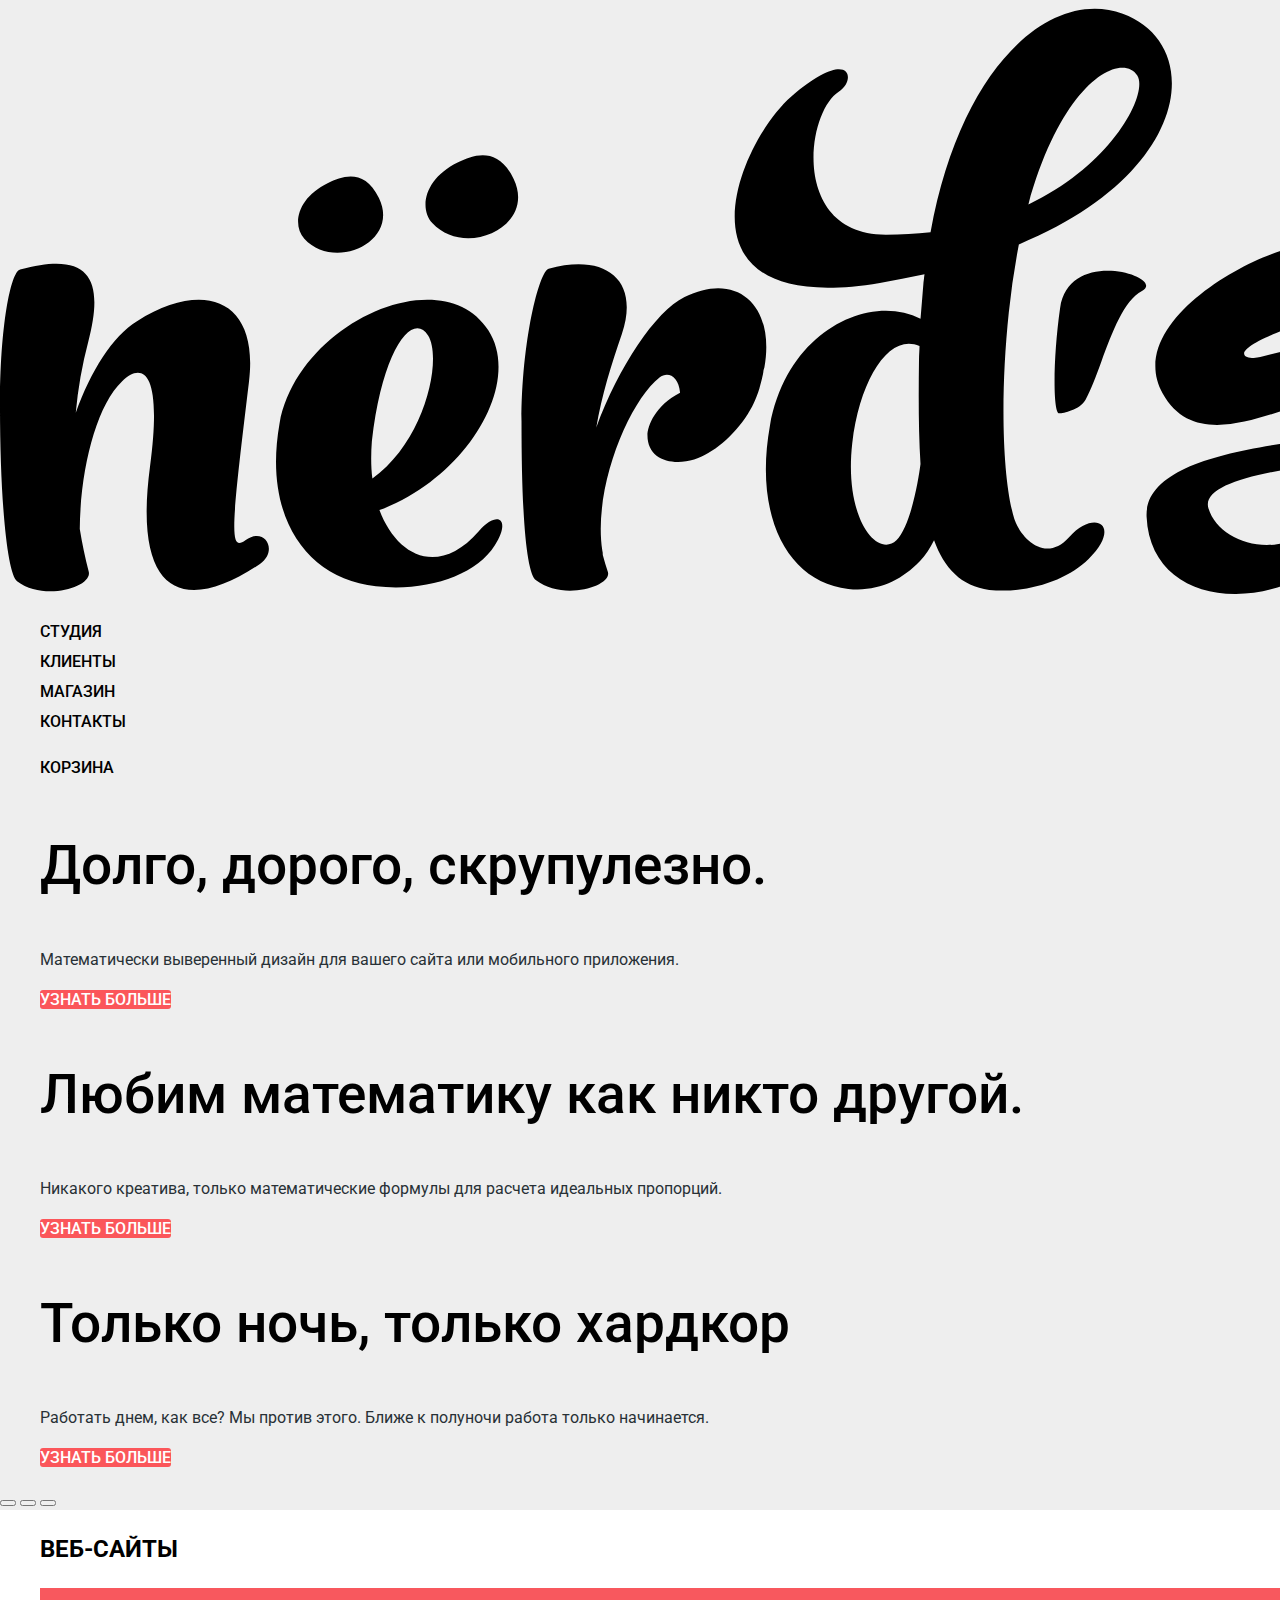
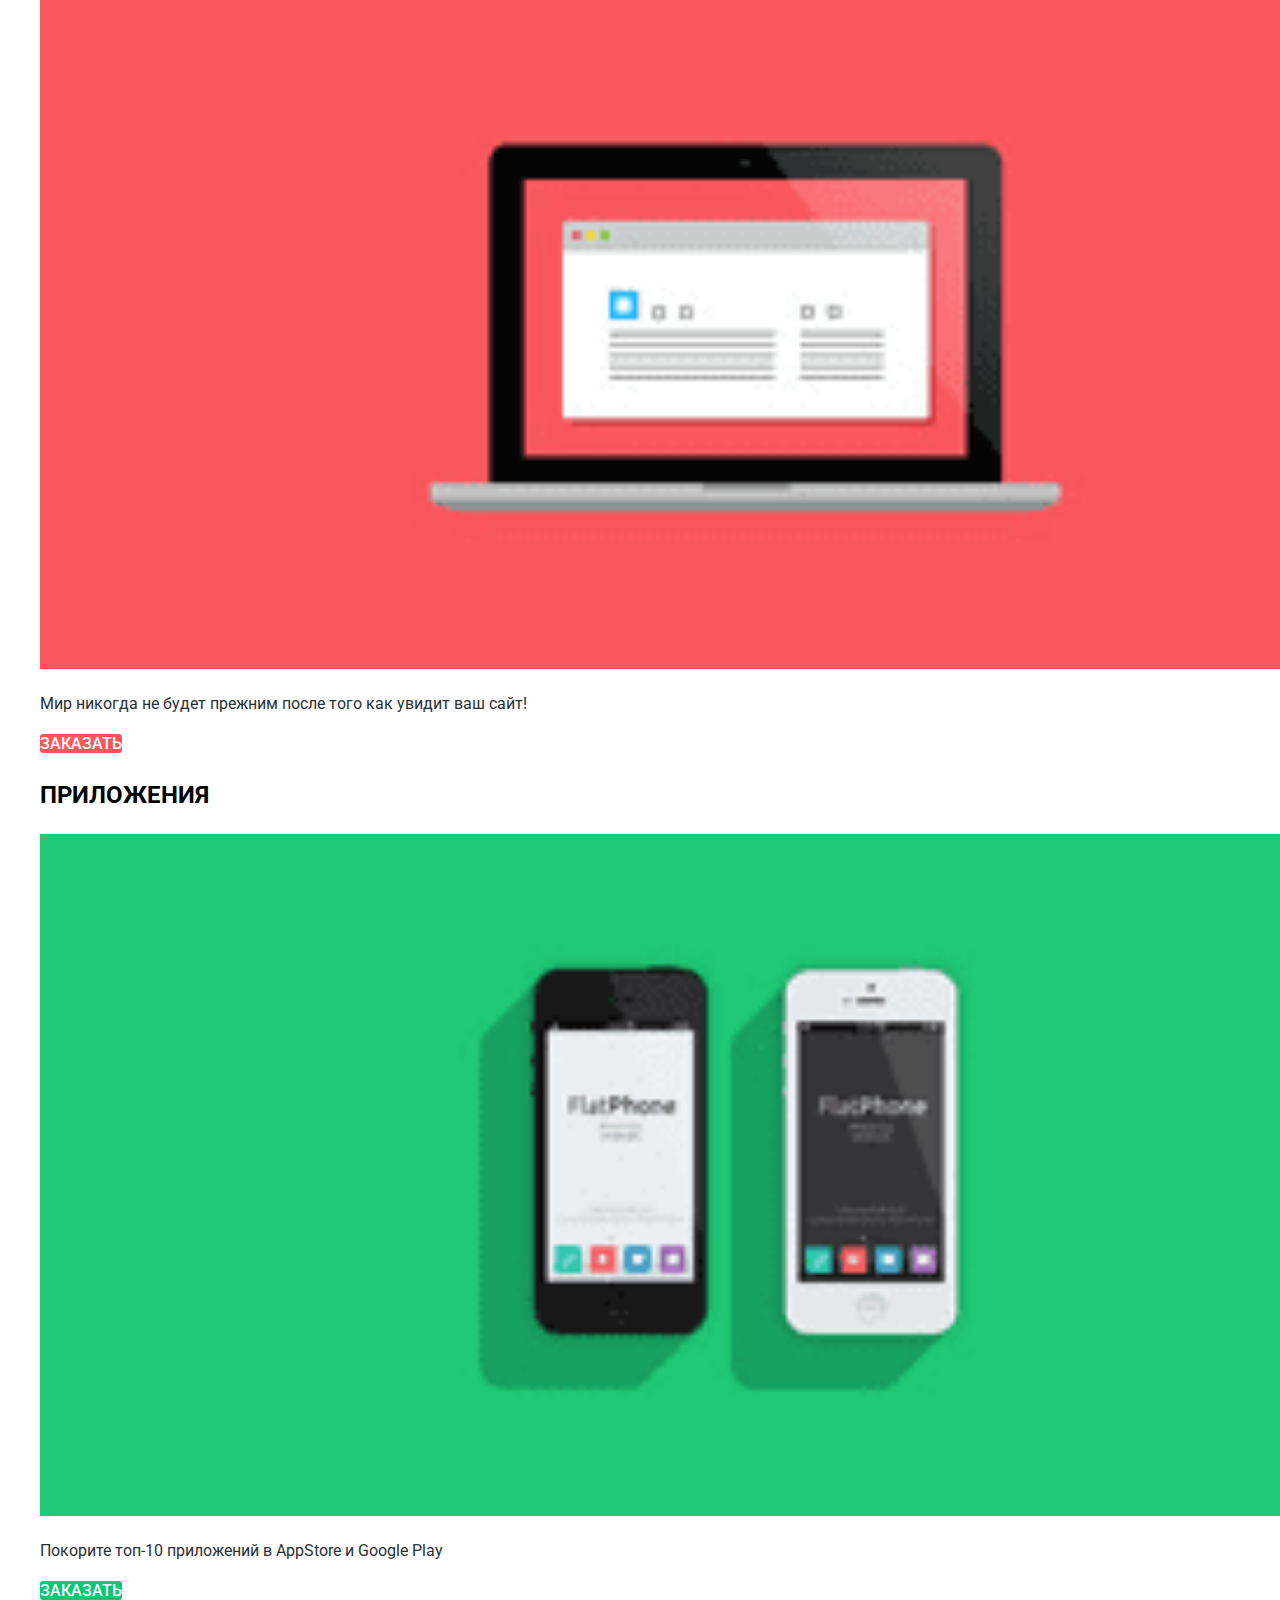
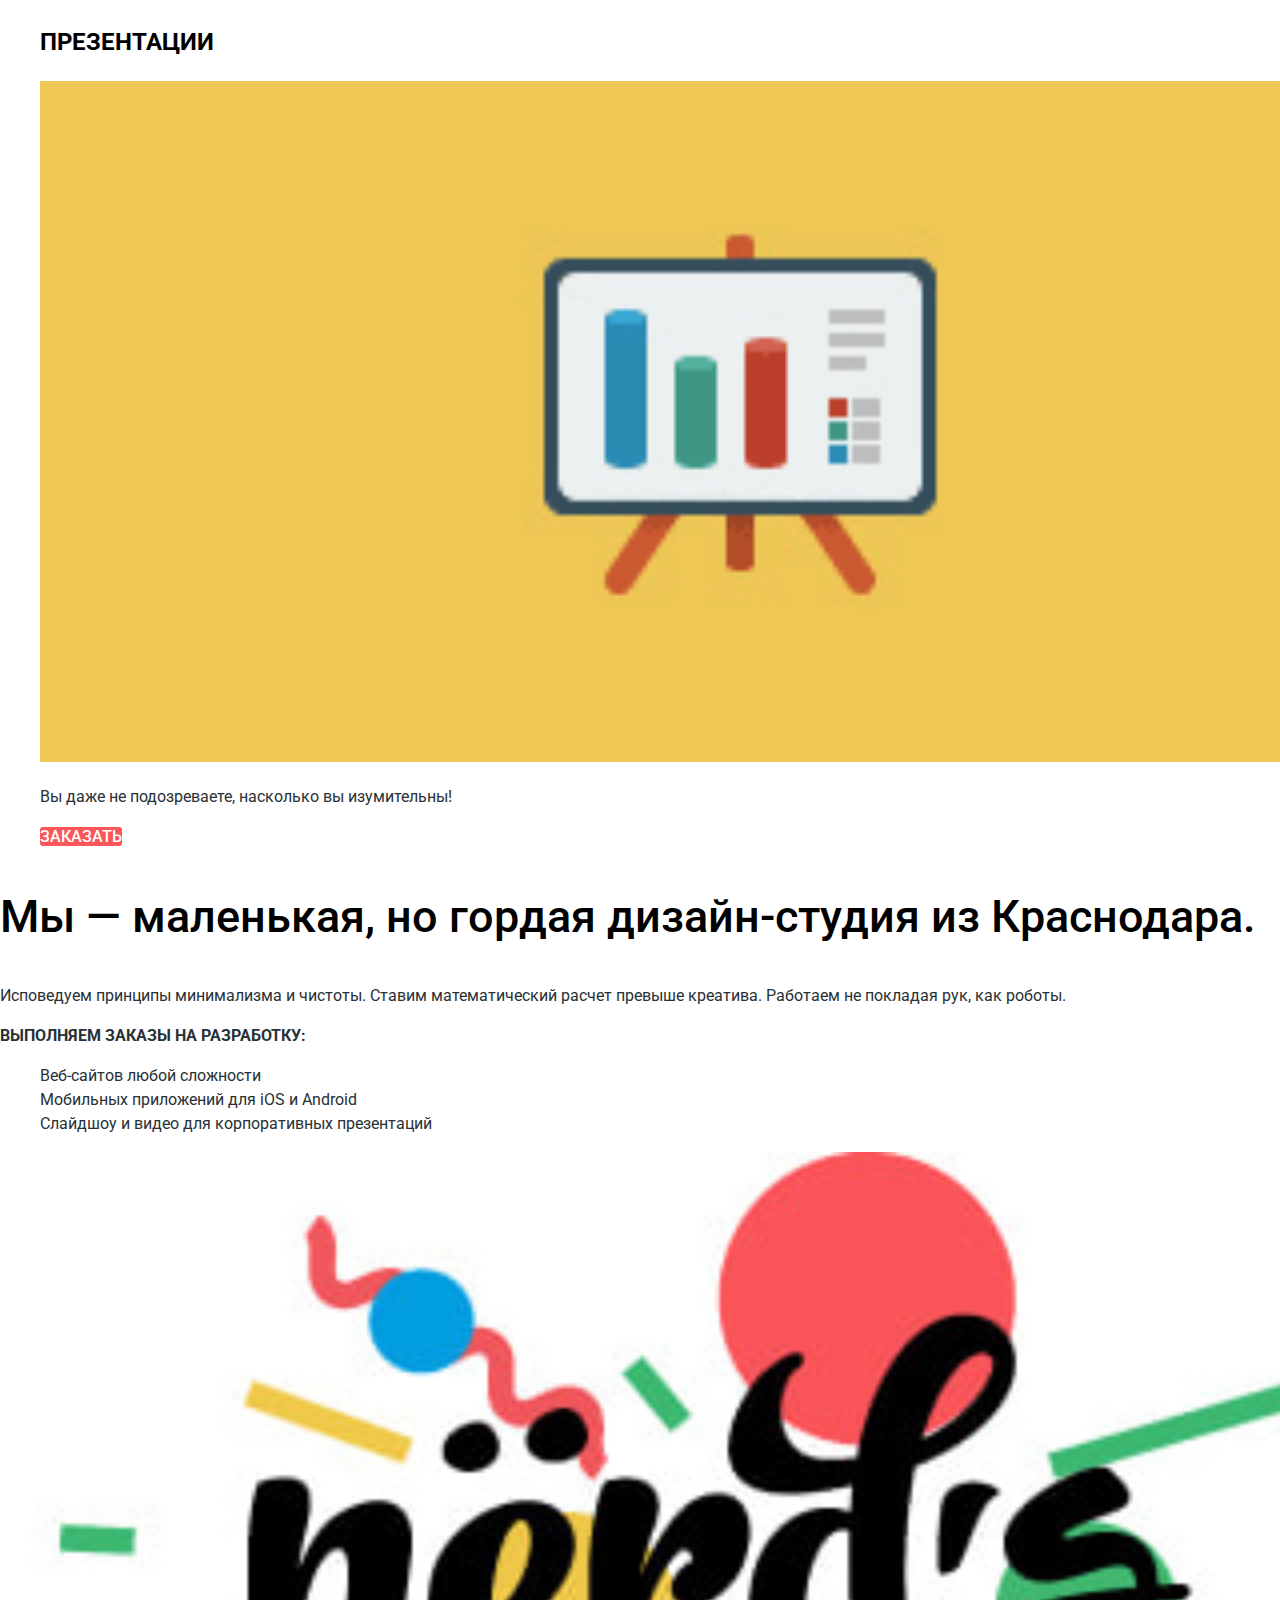
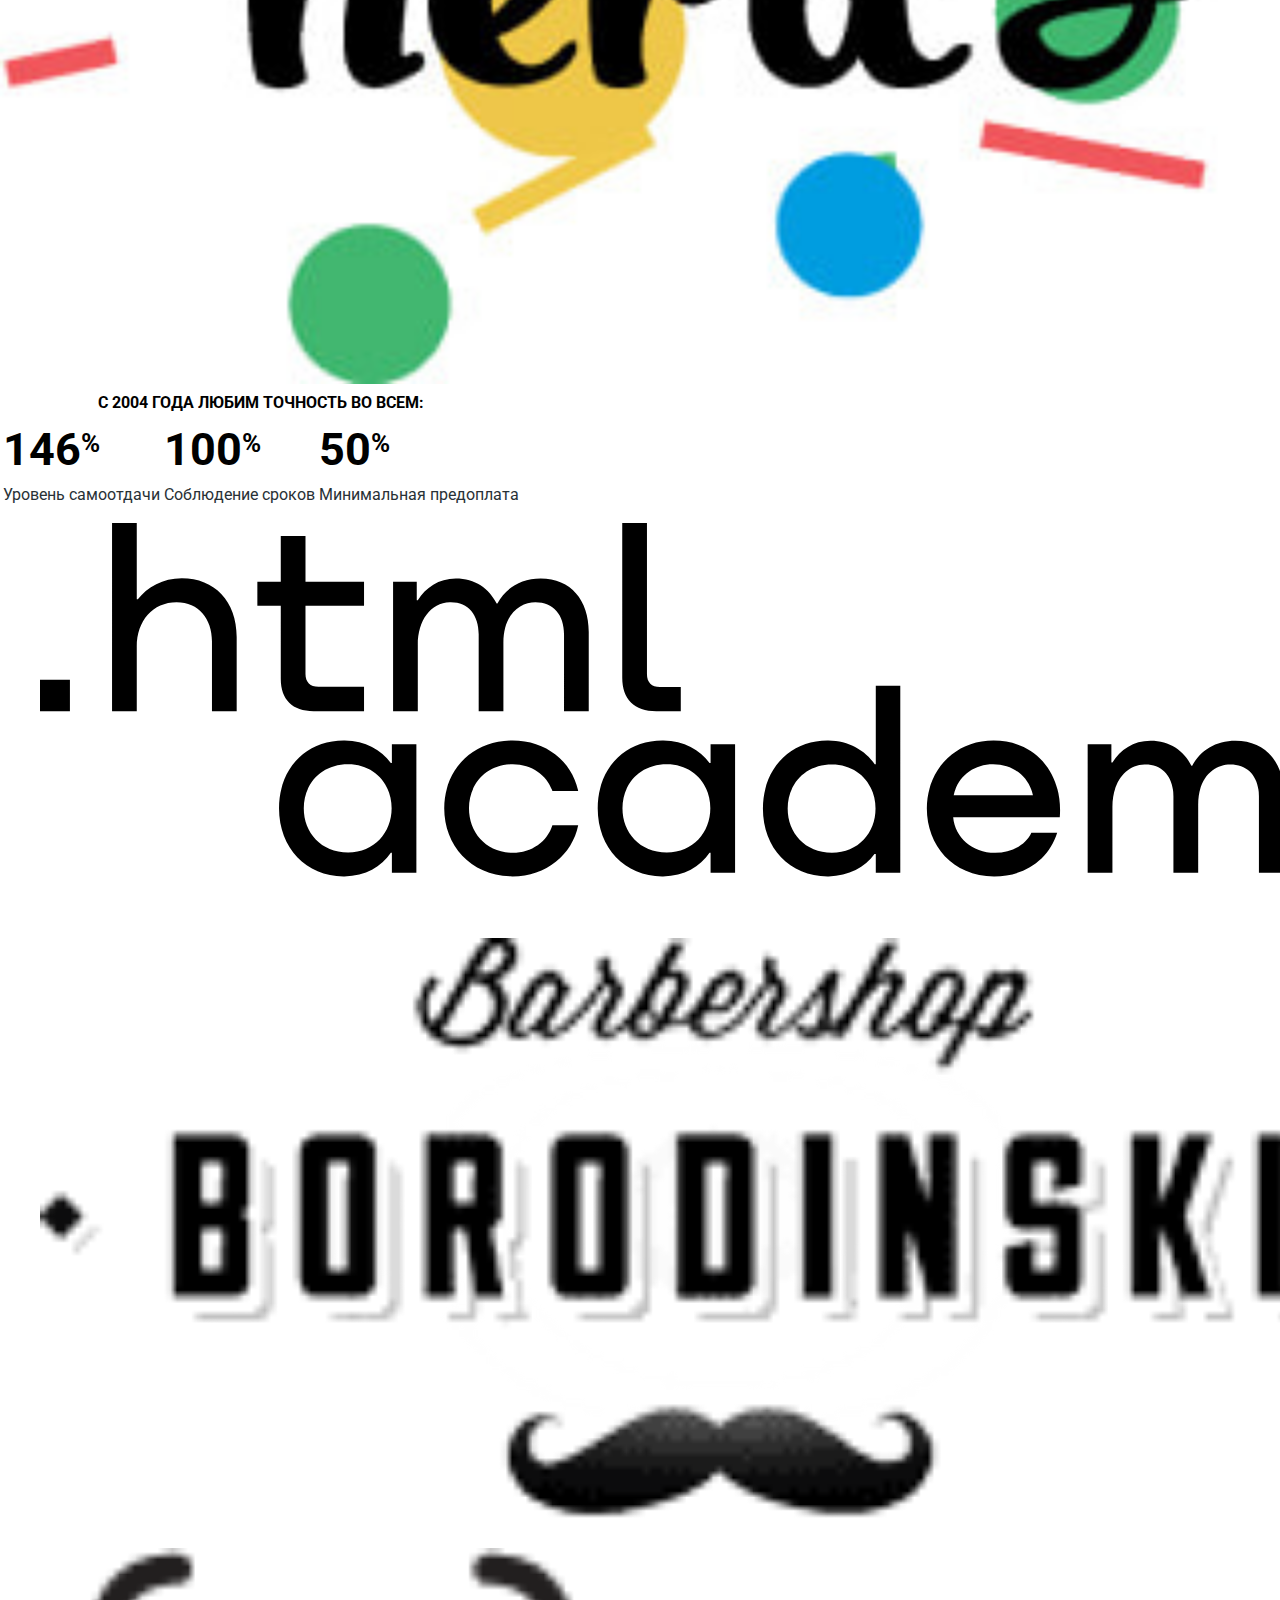
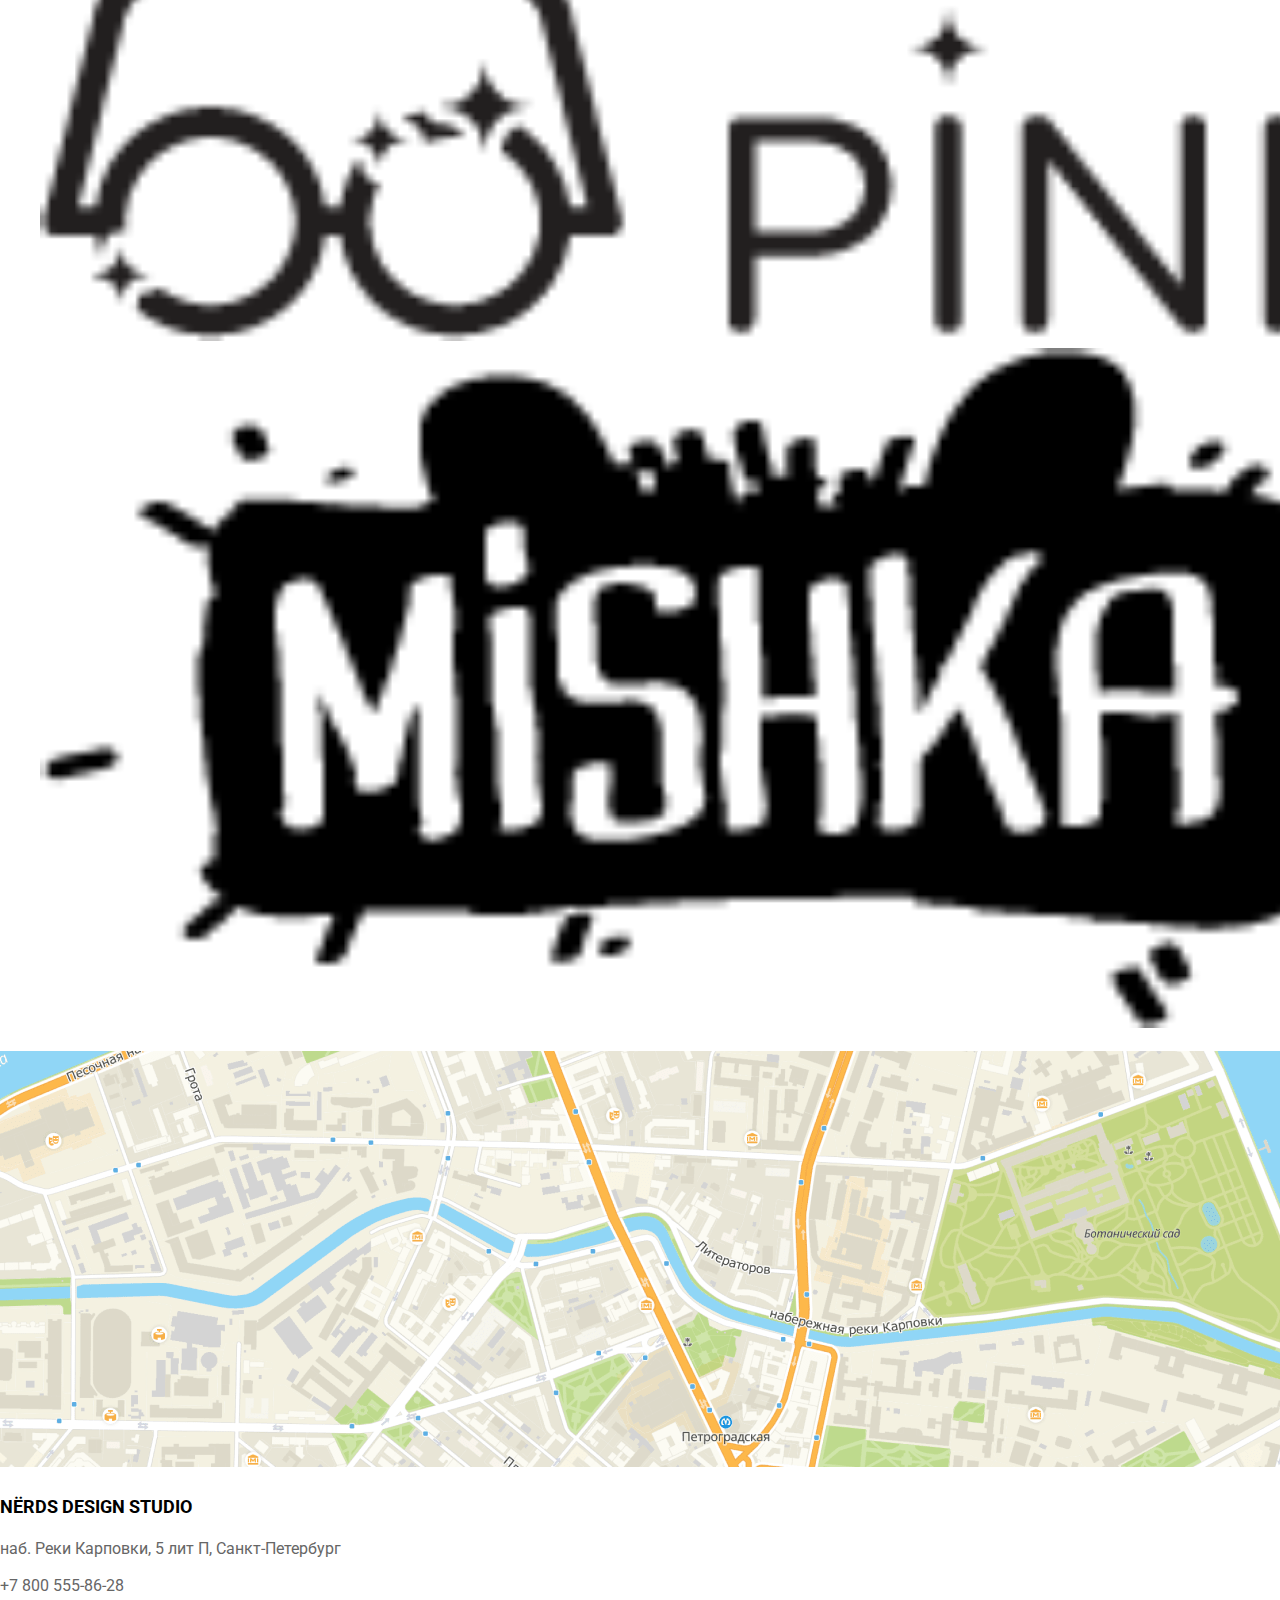
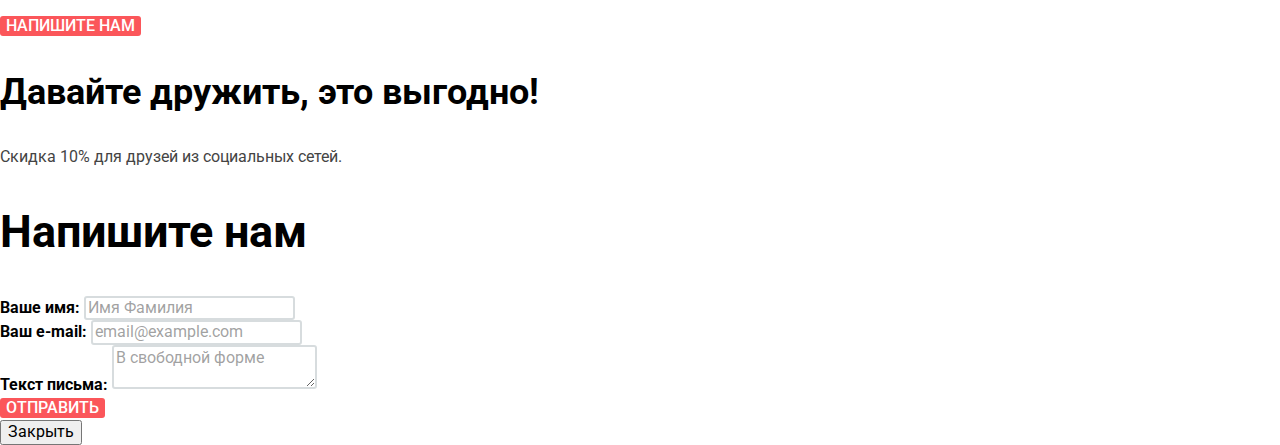
==== index.html @ 701779a8 "Правки по комментариям-3" ====
<!DOCTYPE html>
<html class="page" lang="ru">
<head>
  <meta charset="utf-8">
  <title>Дизайн-студия «Нёрдс»</title>
  <link href="https://fonts.googleapis.com/css2?family=Roboto:wght@400;500;700&display=swap" rel="stylesheet">
  <link href="css/normalize.css" rel="stylesheet">
  <link href="css/style.css" rel="stylesheet">
  <link rel="icon" href="favicon.ico">
  <link rel="icon" href="img/favicons/icon.svg" type="image/svg+xml">
  <link rel="apple-touch-icon" href="img/favicons/180.png">
  <link rel="manifest" href="manifest.webmanifest">
</head>

<body class="page-body">

  <header class="main-header">
    <nav class="main-navigation">
      <a class="main-header-logo">
        <img src="img/svg/nerds-logo.svg" width="160" height="66" alt="">
      </a>
      <ul class="site-navigation">
        <li><a href="index.html">Студия</a></li>
        <li><a href="blank.html">Клиенты</a></li>
        <li><a href="catalog.html">Магазин</a></li>
        <li><a href="blank.html">Контакты</a></li>
      </ul>
      <!-- Тут иконка для корзины -->
      <ul class="user-navigation">
        <li><a class="cart-icon" href="blank.html">Корзина</a></li>
      </ul>
    </nav>

    <h1 class="visually-hidden">Дизайн-студия «Нёрдс»</h1>

    <section class="slider">
      <h2 class="visually-hidden">Преимущества</h2>
      <!-- Тут ниже слайдер -->
      <ul class="slider-list">
        <li class="slider-item">
          <h3>Долго, дорого, скрупулезно.</h3>
          <p>Математически выверенный дизайн для вашего сайта или мобильного приложения.</p>
          <a class="button" href="blank.html">Узнать больше</a>
        </li>
        <li class="slider-item">
          <h3>Любим математику как никто другой.</h3>
          <p>Никакого креатива, только математические формулы для расчета идеальных пропорций.</p>
          <a class="button" href="blank.html">Узнать больше</a>
        </li>
        <li class="slider-item">
          <h3>Только ночь, только хардкор</h3>
          <p>Работать днем, как все? Мы против этого. Ближе к полуночи работа только начинается.</p>
          <a class="button" href="blank.html">Узнать больше</a>
        </li>
      </ul>
      <div class="slider-controls">
        <button type="button" class="current"><span class="visually-hidden">Первый слайд</span></button>
        <button type="button"><span class="visually-hidden">Второй слайд</span></button>
        <button type="button"><span class="visually-hidden">Третий слайд</span></button>
      </div>
    </section>
  </header>

  <main class="container">
    <section class="services">
      <h2 class="visually-hidden">Услуги</h2>
      <ul class="services-list">
        <li class="services-item">
          <h3>Веб-сайты</h3>
          <p>
            <img src="img/png/illustration-1.png" alt="" width="300" height="146">
          </p>
          <p>Мир никогда не будет прежним после того как увидит ваш сайт!</p>
          <a class="button" href="blank.html">Заказать</a>
        </li>
        <li class="services-item">
          <h3>Приложения</h3>
          <p>
            <img src="img/png/illustration-2.png" alt="" width="300" height="146">
          </p>
          <p>Покорите топ-10 приложений в AppStore и Google Play</p>
          <a class="button button-green" href="blank.html">Заказать</a>
        </li>
        <li class="services-item">
          <h3>Презентации</h3>
          <p>
            <img src="img/png/illustration-3.png" alt="" width="300" height="146">
          </p>
          <p>Вы даже не подозреваете, насколько вы изумительны!</p>
          <a class="button button yellow" href="blank.html">Заказать</a>
        </li>
      </ul>
    </section>

    <section class="about-us">
      <h2 class="visually-hidden">О студии</h2>
      <p class="about-us-title">Мы — маленькая, но гордая дизайн-студия из Краснодара.</p>
      <p class="about-us-text">Исповедуем принципы минимализма и чистоты. Ставим математический расчет превыше креатива. Работаем не покладая
        рук, как роботы.</p>
      <p class="about-us-list-title">Выполняем заказы на разработку:</p>
      <ul class="about-us-list">
        <li>Веб-сайтов любой сложности</li>
        <li>Мобильных приложений для iOS и Android</li>
        <li>Слайдшоу и видео для корпоративных презентаций</li>
      </ul>
      <h3 class="visually-hidden">Наша статистика</h3>
      <img src="img/jpg/nerds-illustration.jpg" alt="" width="360" height="208">
      <table class="about-us-table">
        <caption>с 2004 года Любим точность во всем:</caption>
        <tr>
          <td>146<sup>%</sup></td>
          <td>100<sup>%</sup></td>
          <td>50<sup>%</sup></td>
        </tr>
        <tr>
          <th>Уровень самоотдачи</th>
          <th>Соблюдение сроков</th>
          <th>Минимальная предоплата</th>
        </tr>
      </table>
    </section>

    <section class="partners">
      <h2 class="visually-hidden">Партнеры</h2>
      <ul class="partners-list">
        <li class="partners-list-item">
          <a href="https://htmlacademy.ru/intensive/htmlcss" target="_blank">
            <img src="img/svg/logo-htmlacademy.svg" alt="" width="199" height="58">
          </a>
        </li>
        <li class="partners-list-item">
          <a href="blank.html">
            <img src="img/png/logo-borodinski.png" alt="" width="209" height="90">
          </a>
        </li>
        <li class="partners-list-item">
          <a href="blank.html">
            <img src="img/png/logo-pink.png" alt="" width="185" height="52">
          </a>
        </li>
        <li class="partners-list-item">
          <a href="blank.html">
            <img src="img/png/logo-mishka.png" alt="" width="173" height="84">
          </a>
        </li>
      </ul>
    </section>
  </main>

  <footer class="page-footer main-footer">

    <section class="contacts">
      <h2 class="visually-hidden">Контакты</h2>
      <!-- Здесь будет карта -->
      <img src="img/png/map.png" alt="" width="1440" height="416">
      <p class="contacts-title">NЁRDS DESIGN STUDIO</p>
      <p class="contacts-address">
        наб. Реки Карповки, 5 лит П, Санкт-Петербург
      </p>
      <p>
        <a class="contacts-phone" href="tel:+78005558628">+7 800 555-86-28</a>
      </p>
      <button class="button" type="button">Напишите нам</button>
    </section>

    <section class="social">
      <h2 class="visually-hidden">Мы в социальных сетях</h2>
      <ul class="social-list">
        <li>
          <a class="social-button" href="blank.html"><span class="visually-hidden">Вконтакте</span></a>
        </li>
        <li>
          <a class="social-button" href="blank.html"><span class="visually-hidden">Фейсбук</span></a>
        </li>
        <li>
          <a class="social-button" href="blank.html"><span class="visually-hidden">Инстаграм</span></a>
        </li>
      </ul>
      <p class="social-title">Давайте дружить, это выгодно!</p>
      <p class="social-text">Скидка 10% для друзей из социальных сетей.</p>
    </section>
  </footer>

  <section class="modal">
    <h2>Напишите нам</h2>
    <form class="modal-form" action="https://echo.htmlacademy.ru" method="post">
      <div class="modal-item">
        <label for="name">Ваше имя:</label>
        <input id="name" type="text" name="name" placeholder="Имя Фамилия">
      </div>
      <div class="modal-item">
        <label for="email">Ваш e-mail:</label>
        <input id="email" type="email" name="email" placeholder="email@example.com">
      </div>
      <div class="modal-item">
        <label for="message">Текст письма:</label>
        <textarea id="message" name="message" placeholder="В свободной форме"></textarea>
      </div>
      <button class="button" type="submit">Отправить</button>
    </form>
    <button class="modal-close" type="button">Закрыть</button>
  </section>

</body>

</html>
---- css/style.css ----
/* Variables */

:root {
  --basic-black: rgba(0, 0, 0, 1);
  --active-black: rgba(0, 0, 0, 0.3);
  --basic-white: rgba(255, 255, 255, 1);
  --active-white: rgba(255, 255, 255, 0.3);
  --basic-grey: rgba(238, 238, 238, 1);
  --grey-shadow: rgba(0, 1, 1, 0.1);
  --grey-extra-dark: rgba(40, 49, 54, 1);
  --locked-grey: rgba(40, 49, 54, 0.3);
  --grey-dark: rgba(68, 68, 68, 1);
  --grey-dark-hover: rgba(68, 68, 68, 0.5);
  --grey-dark-catalog: rgba(77, 77, 77, 1);
  --grey-contacts: rgba(102, 102, 102, 1);
  --grey-social: rgba(225, 225, 225, 1);
  --focus-grey: rgba(223, 223, 223, 1);
  --active-grey: rgba(213, 213, 213, 1);
  --current-grey: rgba(219, 219, 219, 1);
  --input-grey: rgba(215, 220, 222, 1);
  --input-hover: rgba(180, 185, 187, 1);
  --basic-red: rgba(251, 86, 90, 1);
  --focus-red: rgba(231, 66, 70, 1);
  --active-red: rgba(215, 55, 59, 1);
  --basic-green: rgba(0, 202, 116, 1);
  --focus-green: rgba(0, 188, 108, 1);
  --active-green: rgba(0, 170, 98, 1);
  --basic-yellow: rgba(239, 200, 73, 1);
  --focus-yellow: rgba(234, 181, 52, 1);
  --active-yellow: rgba(229, 167, 34, 1);
}

/* Global */

body {
  min-width: 1440px;
  margin: 0;
  padding: 0;
  font-family: "Roboto", "Arial", "Helvetica Neue", "Nimbus Sans", "Ubuntu", sans-serif;
  font-weight: 400;
  font-size: 16px;
  line-height: 24px;
  color: var(--grey-extra-dark);
  background-color: var(--basic-white);
}

a {
  text-decoration: none;
}

img {
  width: 100%;
  height: auto;
}

.visually-hidden {
  position: absolute;
  width: 1px;
  height: 1px;
  margin: -1px;
  border: 0;
  padding: 0;
  white-space: nowrap;
  clip-path: inset(100%);
  clip: rect(0 0 0 0);
  overflow: hidden;
}

/* Buttons */

.button {
  font: inherit;
  font-weight: 500;
  line-height: 18px;
  text-align: center;
  color: var(--basic-white);
  text-transform: uppercase;

  background-color: var(--basic-red);
  border: none;
  border-radius: 3px;
}

.button:hover,
.button:focus {
  background-color: var(--focus-red);
}

.button:active {
  color: var(--active-white);
  box-shadow: inset 0px 3px 0px var(--grey-shadow);
  background-color: var(--active-red);
}

/* Header */

.main-header {
  background-color: var(--basic-grey);
}

/* Main navigation */

.site-navigation,
.user-navigation {
  list-style: none;
}

.site-navigation a,
.user-navigation a {
  font-weight: 500;
  line-height: 30px;
  color: var(--basic-black);
  text-transform: uppercase;
}

.site-navigation a[href]:hover,
.site-navigation a[href]:focus,
.user-navigation a[href]:hover,
.user-navigation a[href]:focus {
  color: var(--basic-red);
}

.site-navigation a[href]:active,
.user-navigation a[href]:active {
  color: var(--active-black);
}

.site-navigation-current a:not([href]),
.user-navigation-current a:not([href]) {
  color: var(--basic-black);
  /* тут будет подчеркивание, но оно явно отдельным элементом — оно короче слова */
}

/* Slider */

.slider-list {
  list-style: none;
}

.slider-item h3 {
  font-weight: 500;
  font-size: 55px;
  line-height: 55px;
  color: var(--basic-black);
}

.slider-item p {
  color: var(--grey-extra-dark);
}

/* End of Header */

/* Main-Index */
/* Services */

.services-list {
  list-style: none;
}

.services-item h3 {
  font-weight: 700;
  font-size: 24px;
  line-height: 30px;
  text-transform: uppercase;
  color: var(--basic-black);
}

.button-green {
  background-color: var(--basic-green);
}

.button-green:hover,
.button-green:focus {
  background-color: var(--focus-green);
}

.button-green:active {
  background-color: var(--active-green);
}

.button-yellow {
  background-color: var(--basic-yellow);
}

.button-yellow:hover,
.button-yellow:focus {
  background-color: var(--focus-yellow);
}

.button-yellow:active {
  background-color: var(--active-yellow);
}

/* About-us */

.about-us-title {
  font-weight: 500;
  font-size: 45px;
  line-height: 45px;
  color: var(--basic-black);
}

.about-us-list-title {
  font-weight: 700;
  text-transform: uppercase;
}

.about-us-list {
  list-style: none;
}

.about-us-table caption {
  font-weight: 700;
  color: var(--basic-black);
  text-transform: uppercase;
}

.about-us-table td {
  font-weight: 700;
  font-size: 45px;
  line-height: 64px;
  color: var(--basic-black);
}

.about-us-table sup {
  font-weight: 700;
  font-size: 26px;
  line-height: 40px;
  color: var(--basic-black);
}

.about-us-table th {
  font-weight: 400;
  line-height: 18px;
}

/* Partners */

.partners-list {
  list-style: none;
}

/* End of Main-Index */

/* Footer */
/* Contacts */

.contacts-title {
  font-weight: 700;
  font-size: 18px;
  line-height: 30px;
  color: var(--basic-black);
  text-transform: uppercase;
}

.contacts-address,
.contacts-phone {
  line-height: 18px;
  color: var(--grey-contacts);
}

/* Social */

.social-list {
  list-style: none;
}

.social-title {
  font-weight: 700;
  font-size: 36px;
  line-height: 36px;
  color: var(--basic-black);
}

.social-text {
  line-height: 22px;
  color: var(--grey-dark);
}

/* End of Footer */

/* Modal */

.modal {
  color: var(--basic-black);
}

.modal h2 {
  font-weight: 700;
  font-size: 45px;
  line-height: 53px;
}

.modal-item label {
  font-weight: 700;
  line-height: 24px;
}

.modal-item input,
.modal-item textarea {
  border: 2px solid var(--input-grey);
  border-radius: 3px;
}

.modal-item input::placeholder,
.modal-item textarea::placeholder {
  color: var(--grey-dark-hover);
  opacity: 1;
}

/* Hover */

.modal-item input:hover,
.modal-item textarea:hover {
  border: 2px solid var(--input-hover);
  border-radius: 3px;
}

.modal-item input:hover::placeholder,
.modal-item textarea:hover::placeholder {
  color: var(--grey-dark-hover);
  opacity: 1;
}

/* Focus */

.modal-item input:focus,
.modal-item textarea:focus {
  outline: none;
  border: 2px solid var(--basic-black);
  border-radius: 3px;
  color: var(--grey-dark);
}

.modal-item input:focus::placeholder,
.modal-item textarea:focus::placeholder {
  color: transparent;
  opacity: 1;
}

/* Invalid */

.modal-item input:invalid {
  color: var(--focus-red);

  border-color: var(--focus-red);
}

/* End of Modal */
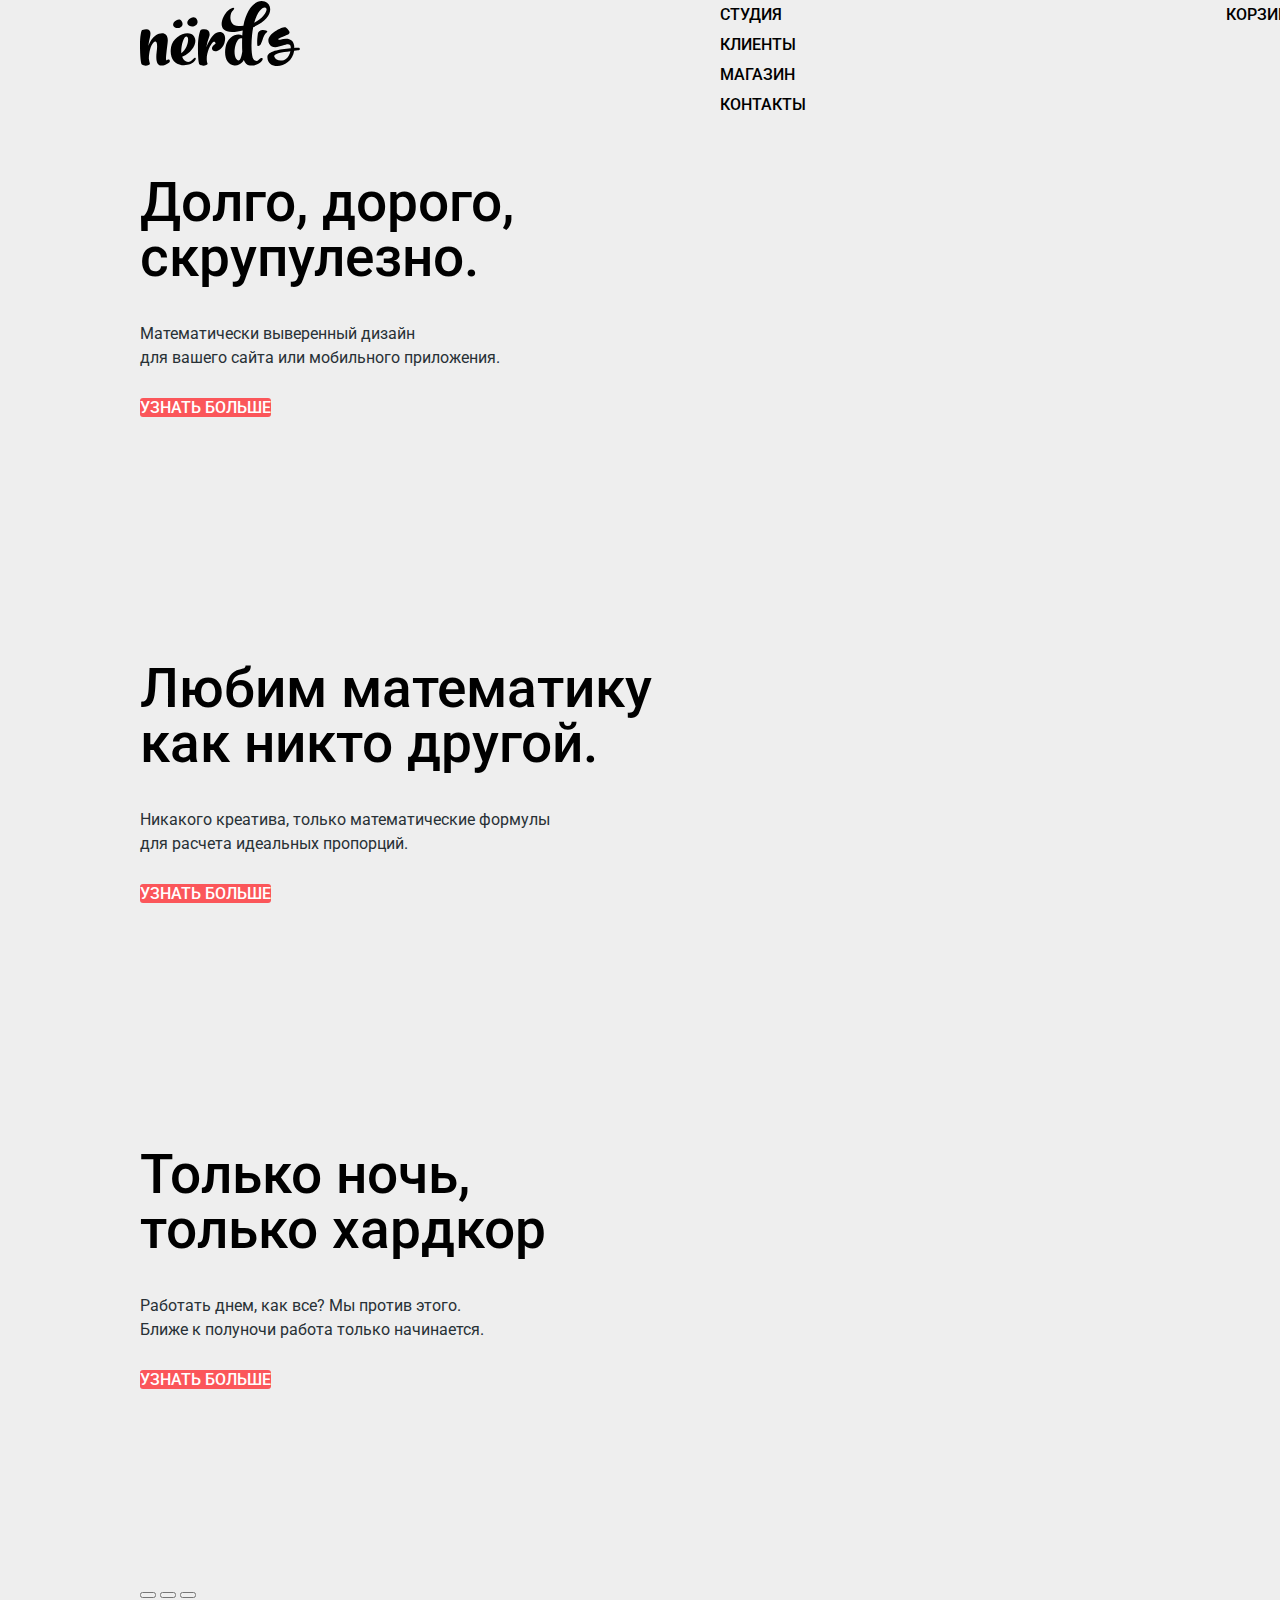
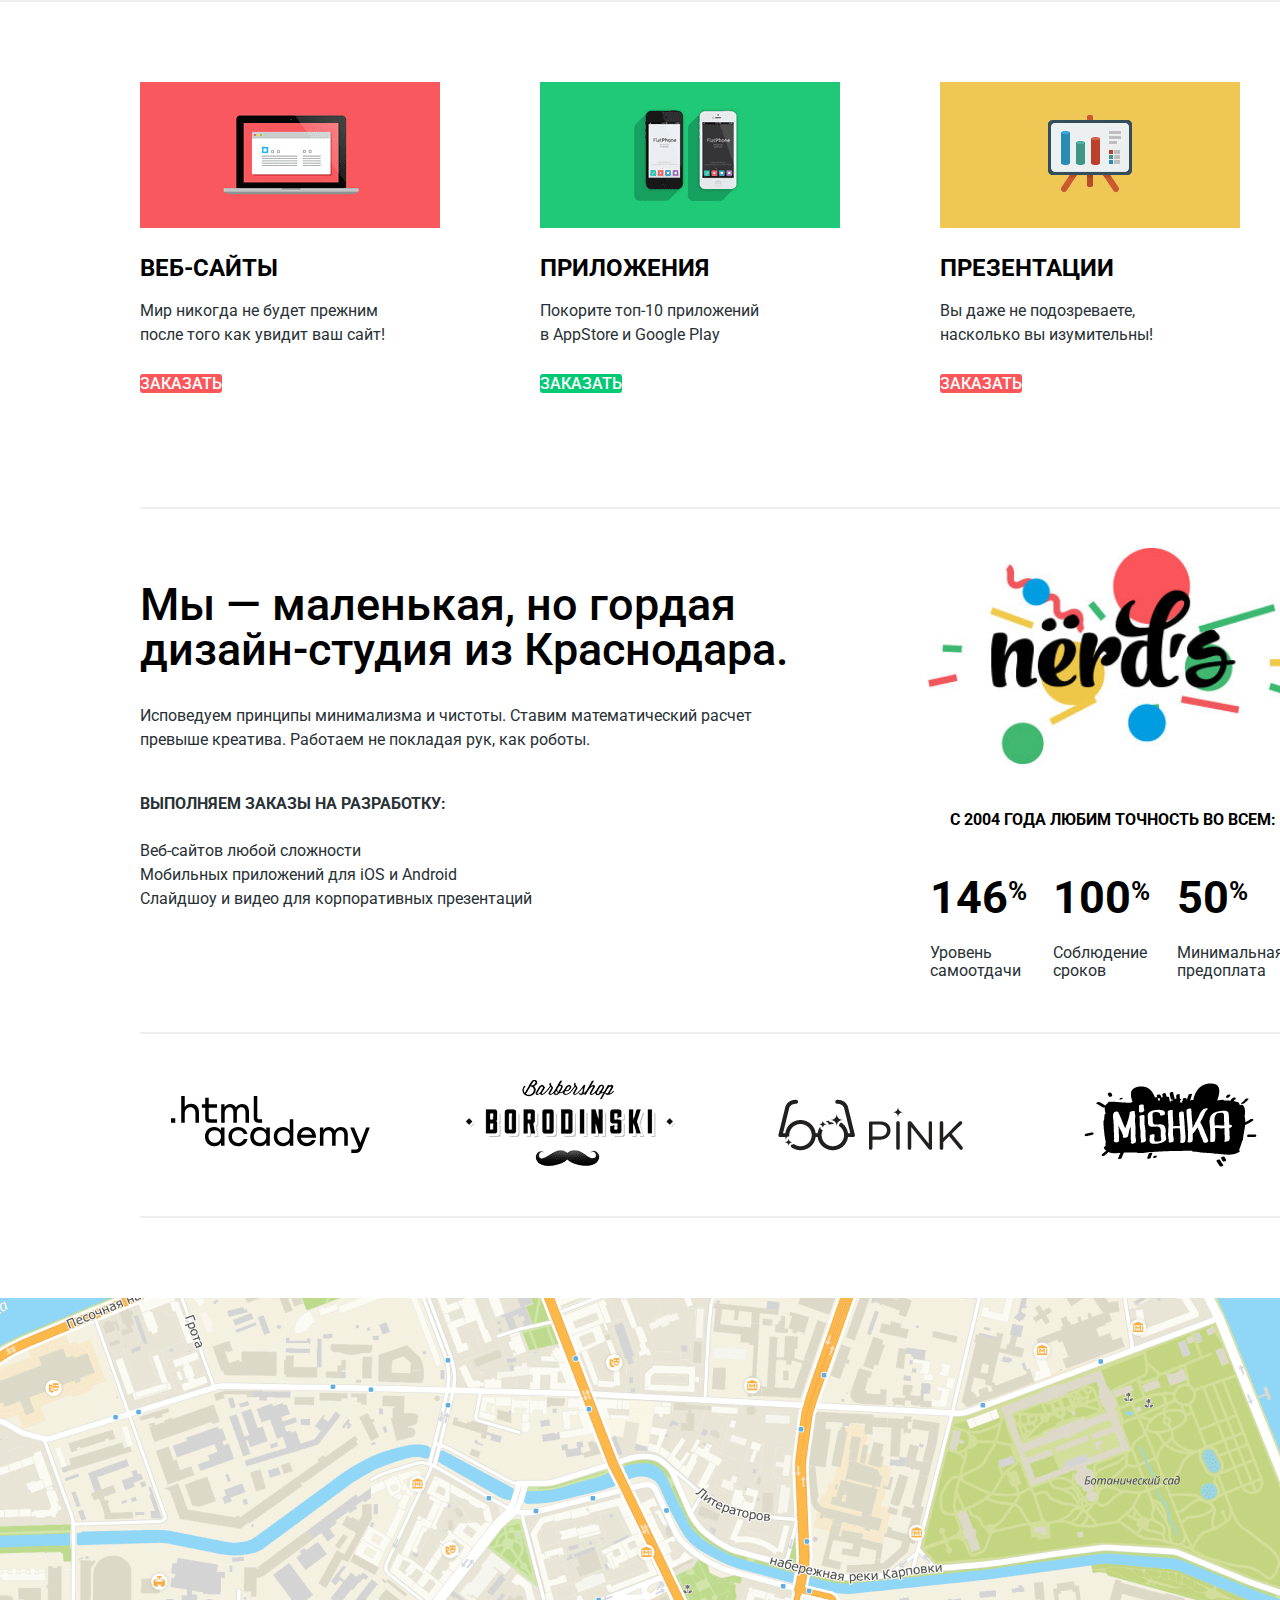
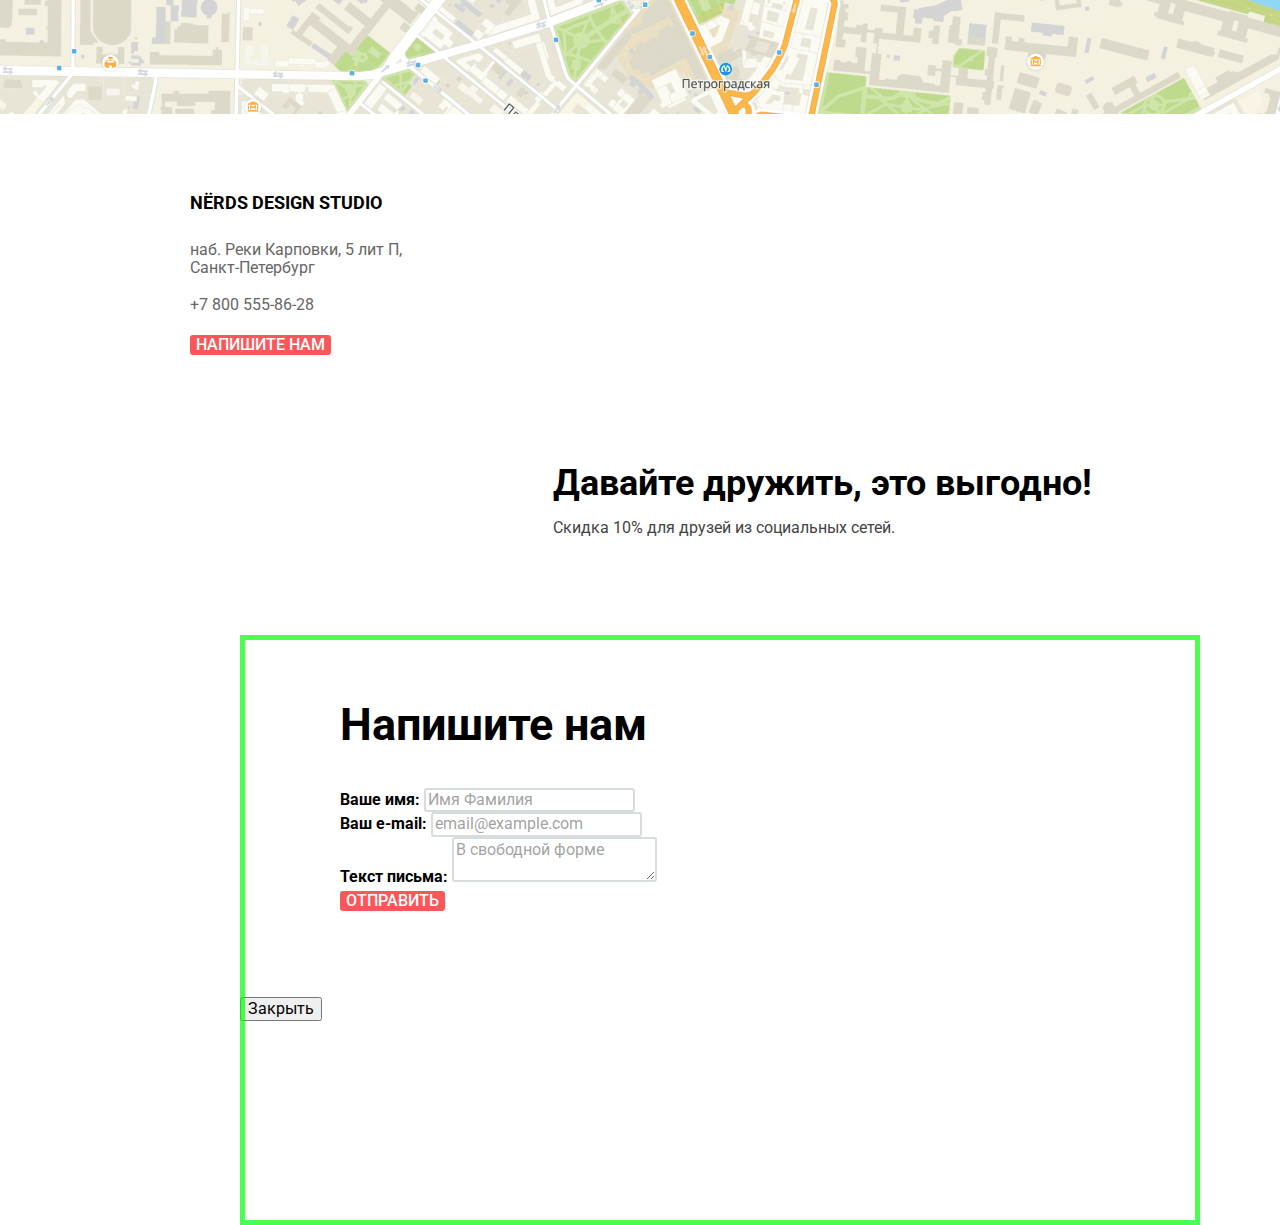
==== commit 43f926b8: "Сетка на гридах для главной страницы" ====
--- a/index.html
+++ b/index.html
@@ -15,109 +15,108 @@
 <body class="page-body">
 
   <header class="main-header">
-    <nav class="main-navigation">
-      <a class="main-header-logo">
-        <img src="img/svg/nerds-logo.svg" width="160" height="66" alt="">
-      </a>
-      <ul class="site-navigation">
-        <li><a href="index.html">Студия</a></li>
-        <li><a href="blank.html">Клиенты</a></li>
-        <li><a href="catalog.html">Магазин</a></li>
-        <li><a href="blank.html">Контакты</a></li>
-      </ul>
-      <!-- Тут иконка для корзины -->
-      <ul class="user-navigation">
-        <li><a class="cart-icon" href="blank.html">Корзина</a></li>
-      </ul>
-    </nav>
-
-    <h1 class="visually-hidden">Дизайн-студия «Нёрдс»</h1>
-
-    <section class="slider">
-      <h2 class="visually-hidden">Преимущества</h2>
-      <!-- Тут ниже слайдер -->
-      <ul class="slider-list">
-        <li class="slider-item">
-          <h3>Долго, дорого, скрупулезно.</h3>
-          <p>Математически выверенный дизайн для вашего сайта или мобильного приложения.</p>
-          <a class="button" href="blank.html">Узнать больше</a>
-        </li>
-        <li class="slider-item">
-          <h3>Любим математику как никто другой.</h3>
-          <p>Никакого креатива, только математические формулы для расчета идеальных пропорций.</p>
-          <a class="button" href="blank.html">Узнать больше</a>
-        </li>
-        <li class="slider-item">
-          <h3>Только ночь, только хардкор</h3>
-          <p>Работать днем, как все? Мы против этого. Ближе к полуночи работа только начинается.</p>
-          <a class="button" href="blank.html">Узнать больше</a>
-        </li>
-      </ul>
-      <div class="slider-controls">
-        <button type="button" class="current"><span class="visually-hidden">Первый слайд</span></button>
-        <button type="button"><span class="visually-hidden">Второй слайд</span></button>
-        <button type="button"><span class="visually-hidden">Третий слайд</span></button>
-      </div>
-    </section>
+
+    <div class="center">
+      <nav class="main-navigation">
+        <a class="main-header-logo">
+          <img src="img/svg/nerds-logo.svg" width="160" height="66" alt="">
+        </a>
+        <ul class="site-navigation">
+          <li class="site-navigation-current"><a href="index.html">Студия</a></li>
+          <li><a href="blank.html">Клиенты</a></li>
+          <li><a href="catalog.html">Магазин</a></li>
+          <li><a href="blank.html">Контакты</a></li>
+        </ul>
+        <!-- Тут иконка для корзины -->
+        <ul class="user-navigation">
+          <li><a class="cart-icon" href="blank.html">Корзина</a></li>
+        </ul>
+      </nav>
+      <h1 class="visually-hidden">Дизайн-студия «Нёрдс»</h1>
+      <section class="slider">
+        <h2 class="visually-hidden">Преимущества</h2>
+        <!-- Тут ниже слайдер -->
+        <ul class="slider-list">
+          <li class="slider-item">
+            <h3>Долго, дорого, скрупулезно.</h3>
+            <p>Математически выверенный дизайн<br>для вашего сайта или мобильного приложения.</p>
+            <a class="button" href="blank.html">Узнать больше</a>
+          </li>
+          <li class="slider-item">
+            <h3>Любим математику как никто другой.</h3>
+            <p>Никакого креатива, только математические формулы для расчета идеальных пропорций.</p>
+            <a class="button" href="blank.html">Узнать больше</a>
+          </li>
+          <li class="slider-item">
+            <h3>Только ночь, только хардкор</h3>
+            <p>Работать днем, как все? Мы против этого.<br>Ближе к полуночи работа только начинается.</p>
+            <a class="button" href="blank.html">Узнать больше</a>
+          </li>
+        </ul>
+        <div class="slider-controls">
+          <button type="button" class="current"><span class="visually-hidden">Первый слайд</span></button>
+          <button type="button"><span class="visually-hidden">Второй слайд</span></button>
+          <button type="button"><span class="visually-hidden">Третий слайд</span></button>
+        </div>
+      </section>
+    </div>
   </header>
 
-  <main class="container">
+  <main class="center">
     <section class="services">
       <h2 class="visually-hidden">Услуги</h2>
       <ul class="services-list">
         <li class="services-item">
+          <img src="img/png/illustration-1.png" width="300" height="146" alt="">
           <h3>Веб-сайты</h3>
-          <p>
-            <img src="img/png/illustration-1.png" alt="" width="300" height="146">
-          </p>
-          <p>Мир никогда не будет прежним после того как увидит ваш сайт!</p>
+          <p>Мир никогда не будет прежним<br>после того как увидит ваш сайт!</p>
           <a class="button" href="blank.html">Заказать</a>
         </li>
         <li class="services-item">
+          <img src="img/png/illustration-2.png" width="300" height="146" alt="">
           <h3>Приложения</h3>
-          <p>
-            <img src="img/png/illustration-2.png" alt="" width="300" height="146">
-          </p>
-          <p>Покорите топ-10 приложений в AppStore и Google Play</p>
+          <p>Покорите топ-10 приложений<br>в AppStore и Google Play</p>
           <a class="button button-green" href="blank.html">Заказать</a>
         </li>
         <li class="services-item">
+          <img src="img/png/illustration-3.png" width="300" height="146" alt="">
           <h3>Презентации</h3>
-          <p>
-            <img src="img/png/illustration-3.png" alt="" width="300" height="146">
-          </p>
-          <p>Вы даже не подозреваете, насколько вы изумительны!</p>
+          <p>Вы даже не подозреваете,<br>насколько вы изумительны!</p>
           <a class="button button yellow" href="blank.html">Заказать</a>
         </li>
       </ul>
     </section>
 
     <section class="about-us">
-      <h2 class="visually-hidden">О студии</h2>
-      <p class="about-us-title">Мы — маленькая, но гордая дизайн-студия из Краснодара.</p>
-      <p class="about-us-text">Исповедуем принципы минимализма и чистоты. Ставим математический расчет превыше креатива. Работаем не покладая
-        рук, как роботы.</p>
-      <p class="about-us-list-title">Выполняем заказы на разработку:</p>
-      <ul class="about-us-list">
-        <li>Веб-сайтов любой сложности</li>
-        <li>Мобильных приложений для iOS и Android</li>
-        <li>Слайдшоу и видео для корпоративных презентаций</li>
-      </ul>
-      <h3 class="visually-hidden">Наша статистика</h3>
-      <img src="img/jpg/nerds-illustration.jpg" alt="" width="360" height="208">
-      <table class="about-us-table">
-        <caption>с 2004 года Любим точность во всем:</caption>
-        <tr>
-          <td>146<sup>%</sup></td>
-          <td>100<sup>%</sup></td>
-          <td>50<sup>%</sup></td>
-        </tr>
-        <tr>
-          <th>Уровень самоотдачи</th>
-          <th>Соблюдение сроков</th>
-          <th>Минимальная предоплата</th>
-        </tr>
-      </table>
+      <div class="about-us-description">
+        <h2 class="visually-hidden">О студии</h2>
+        <p class="about-us-title">Мы — маленькая, но гордая дизайн-студия из Краснодара.</p>
+        <p class="about-us-text">Исповедуем принципы минимализма и чистоты. Ставим математический расчет превыше креатива. Работаем не покладая
+          рук, как роботы.</p>
+        <p class="about-us-list-title">Выполняем заказы на разработку:</p>
+        <ul class="about-us-list">
+          <li>Веб-сайтов любой сложности</li>
+          <li>Мобильных приложений для iOS и Android</li>
+          <li>Слайдшоу и видео для корпоративных презентаций</li>
+        </ul>
+      </div>
+      <div class="about-us-statistics">
+        <h3 class="visually-hidden">Наша статистика</h3>
+        <img src="img/jpg/nerds-illustration.jpg" width="360" height="208" alt="">
+        <table class="about-us-table">
+          <caption>с 2004 года Любим точность во всем:</caption>
+          <tr>
+            <td>146<sup>%</sup></td>
+            <td>100<sup>%</sup></td>
+            <td>50<sup>%</sup></td>
+          </tr>
+          <tr>
+            <th>Уровень самоотдачи</th>
+            <th>Соблюдение сроков</th>
+            <th>Минимальная предоплата</th>
+          </tr>
+        </table>
+      </div>
     </section>
 
     <section class="partners">
@@ -125,22 +124,22 @@
       <ul class="partners-list">
         <li class="partners-list-item">
           <a href="https://htmlacademy.ru/intensive/htmlcss" target="_blank">
-            <img src="img/svg/logo-htmlacademy.svg" alt="" width="199" height="58">
+            <img src="img/svg/logo-htmlacademy.svg" width="199" height="58" alt="" >
           </a>
         </li>
         <li class="partners-list-item">
           <a href="blank.html">
-            <img src="img/png/logo-borodinski.png" alt="" width="209" height="90">
+            <img src="img/png/logo-borodinski.png" width="209" height="90" alt="" >
           </a>
         </li>
         <li class="partners-list-item">
           <a href="blank.html">
-            <img src="img/png/logo-pink.png" alt="" width="185" height="52">
+            <img src="img/png/logo-pink.png" width="185" height="52" alt="">
           </a>
         </li>
         <li class="partners-list-item">
           <a href="blank.html">
-            <img src="img/png/logo-mishka.png" alt="" width="173" height="84">
+            <img src="img/png/logo-mishka.png" width="173" height="84"  alt="">
           </a>
         </li>
       </ul>
@@ -153,35 +152,43 @@
       <h2 class="visually-hidden">Контакты</h2>
       <!-- Здесь будет карта -->
       <img src="img/png/map.png" alt="" width="1440" height="416">
-      <p class="contacts-title">NЁRDS DESIGN STUDIO</p>
-      <p class="contacts-address">
-        наб. Реки Карповки, 5 лит П, Санкт-Петербург
-      </p>
-      <p>
-        <a class="contacts-phone" href="tel:+78005558628">+7 800 555-86-28</a>
-      </p>
-      <button class="button" type="button">Напишите нам</button>
-    </section>
-
-    <section class="social">
+      <div class="center">
+        <div class="contacts-info">
+          <p class="contacts-title">NЁRDS DESIGN STUDIO</p>
+          <p class="contacts-address">
+            наб. Реки Карповки, 5 лит П, Санкт-Петербург
+          </p>
+          <p>
+            <a class="contacts-phone" href="tel:+78005558628">+7 800 555-86-28</a>
+          </p>
+          <button class="button" type="button">Напишите нам</button>
+        </div>
+      </div>
+    </section>
+
+    <section class="social center">
       <h2 class="visually-hidden">Мы в социальных сетях</h2>
-      <ul class="social-list">
-        <li>
-          <a class="social-button" href="blank.html"><span class="visually-hidden">Вконтакте</span></a>
-        </li>
-        <li>
-          <a class="social-button" href="blank.html"><span class="visually-hidden">Фейсбук</span></a>
-        </li>
-        <li>
-          <a class="social-button" href="blank.html"><span class="visually-hidden">Инстаграм</span></a>
-        </li>
-      </ul>
-      <p class="social-title">Давайте дружить, это выгодно!</p>
-      <p class="social-text">Скидка 10% для друзей из социальных сетей.</p>
+      <div class="social-network">
+        <ul class="social-list">
+          <li>
+            <a class="social-button" href="blank.html"><span class="visually-hidden">Вконтакте</span></a>
+          </li>
+          <li>
+            <a class="social-button" href="blank.html"><span class="visually-hidden">Фейсбук</span></a>
+          </li>
+          <li>
+            <a class="social-button" href="blank.html"><span class="visually-hidden">Инстаграм</span></a>
+          </li>
+        </ul>
+      </div>
+      <div class="social-info">
+        <p class="social-title">Давайте дружить, это выгодно!</p>
+        <p class="social-text">Скидка 10% для друзей из социальных сетей.</p>
+      </div>
     </section>
   </footer>
 
-  <section class="modal">
+  <section class="modal center">
     <h2>Напишите нам</h2>
     <form class="modal-form" action="https://echo.htmlacademy.ru" method="post">
       <div class="modal-item">
--- a/css/style.css
+++ b/css/style.css
@@ -3,12 +3,14 @@
 :root {
   --basic-black: rgba(0, 0, 0, 1);
   --active-black: rgba(0, 0, 0, 0.3);
+  --hover-black: rgba(0, 0, 0, 0.6);
   --basic-white: rgba(255, 255, 255, 1);
   --active-white: rgba(255, 255, 255, 0.3);
+  --active-white2: rgba(0, 0, 0, 0.0001);
   --basic-grey: rgba(238, 238, 238, 1);
   --grey-shadow: rgba(0, 1, 1, 0.1);
   --grey-extra-dark: rgba(40, 49, 54, 1);
-  --locked-grey: rgba(40, 49, 54, 0.3);
+  --disabled-grey: rgba(40, 49, 54, 0.3);
   --grey-dark: rgba(68, 68, 68, 1);
   --grey-dark-hover: rgba(68, 68, 68, 0.5);
   --grey-dark-catalog: rgba(77, 77, 77, 1);
@@ -42,6 +44,11 @@
   line-height: 24px;
   color: var(--grey-extra-dark);
   background-color: var(--basic-white);
+
+  min-height: 100%;
+  display: grid;
+  grid-template-rows: min-content 1fr min-content;
+  align-content: start;
 }
 
 a {
@@ -52,6 +59,14 @@
   width: 100%;
   height: auto;
 }
+
+/* Grid */
+
+.page {
+  height: 100%;
+}
+
+/* Visually-idden */
 
 .visually-hidden {
   position: absolute;
@@ -92,6 +107,14 @@
   background-color: var(--active-red);
 }
 
+/* Center */
+
+.center {
+  width: 1160px;
+  margin: 0 auto;
+  padding: 0;
+}
+
 /* Header */
 
 .main-header {
@@ -100,8 +123,19 @@
 
 /* Main navigation */
 
+.main-navigation {
+  display: grid;
+  grid-template-columns: 160px 1fr min-content;
+}
+
+.site-navigation {
+  justify-self: center;
+}
+
 .site-navigation,
 .user-navigation {
+  margin: 0;
+  padding: 0;
   list-style: none;
 }
 
@@ -134,7 +168,15 @@
 /* Slider */
 
 .slider-list {
-  list-style: none;
+  margin: 0;
+  padding: 0;
+  list-style: none;
+}
+
+.slider-item {
+  box-sizing: border-box;
+  width: 1157px;
+  height: 431px;
 }
 
 .slider-item h3 {
@@ -142,10 +184,14 @@
   font-size: 55px;
   line-height: 55px;
   color: var(--basic-black);
+  width: 520px;
+  margin-bottom: 37px;
 }
 
 .slider-item p {
   color: var(--grey-extra-dark);
+  width: 416px;
+  margin-bottom: 26px;
 }
 
 /* End of Header */
@@ -153,8 +199,27 @@
 /* Main-Index */
 /* Services */
 
+.services {
+  box-sizing: border-box;
+  height: 507px;
+  border-bottom: 2px solid var(--basic-grey);
+  padding: 80px 0;
+}
+
 .services-list {
-  list-style: none;
+  display: grid;
+  grid-template-columns: 1fr 1fr 1fr;
+  column-gap: 40px;
+  margin: 0;
+  padding: 0;
+  list-style: none;
+}
+
+.services-item img {
+  display: block;
+  width: 300px;
+  height: 146px;
+  margin-bottom: 25px;
 }
 
 .services-item h3 {
@@ -163,6 +228,11 @@
   line-height: 30px;
   text-transform: uppercase;
   color: var(--basic-black);
+  margin-bottom: 16px;
+}
+
+.services-item p {
+  margin-bottom: 25px;
 }
 
 .button-green {
@@ -192,27 +262,54 @@
 }
 
 /* About-us */
+
+.about-us {
+  display: grid;
+  grid-template-columns: 2fr 1fr;
+  column-gap: 40px;
+
+  box-sizing: border-box;
+  height: 525px;
+  border-bottom: 2px solid var(--basic-grey);
+  padding: 39px 0 73px;
+}
 
 .about-us-title {
   font-weight: 500;
   font-size: 45px;
   line-height: 45px;
   color: var(--basic-black);
+  padding: 0;
+  margin-top: 34px;
+  margin-bottom: 32px;
+}
+
+.about-us-text {
+  width: 646px;
+  margin-bottom: 40px;
 }
 
 .about-us-list-title {
   font-weight: 700;
   text-transform: uppercase;
+  margin-bottom: 23px;
 }
 
 .about-us-list {
-  list-style: none;
+  margin: 0;
+  padding: 0;
+  list-style: none;
+}
+
+.about-us-statistics img {
+  margin-bottom: 37px;
 }
 
 .about-us-table caption {
   font-weight: 700;
   color: var(--basic-black);
   text-transform: uppercase;
+  padding-bottom: 31px;
 }
 
 .about-us-table td {
@@ -220,6 +317,8 @@
   font-size: 45px;
   line-height: 64px;
   color: var(--basic-black);
+  width: 33%;
+  height: 64px;
 }
 
 .about-us-table sup {
@@ -232,25 +331,245 @@
 .about-us-table th {
   font-weight: 400;
   line-height: 18px;
+  text-align: left;
+  padding-top: 11px;
 }
 
 /* Partners */
 
+.partners {
+  box-sizing: border-box;
+  height: 184px;
+  border-bottom: 2px solid var(--basic-grey);
+  padding: 46px 0 44px;
+  margin-bottom: 80px;
+}
+
 .partners-list {
-  list-style: none;
+  display: grid;
+  grid-template-columns: 1fr 1fr 1fr 1fr;
+  column-gap: 40px;
+  list-style: none;
+  margin: 0;
+  padding: 0;
+  align-items: center;
+  text-align: center;
+}
+
+.partners-list-item img {
+  width: auto;
 }
 
 /* End of Main-Index */
+
+/* Main-Catalog */
+/* Button-Catalog */
+
+.button-catalog {
+  color: var(--basic-black);
+  background-color: var(--basic-grey);
+}
+
+.button-catalog:hover,
+.button-catalog:focus {
+  color: var(--basic-black);
+  background-color: var(--focus-grey);
+}
+
+.button-catalog:active {
+  color: var(--active-black);
+  background-color: var(--active-grey);
+  box-shadow: inset 0px 3px 0px rgba(0, 1, 1, 0.1);
+}
+
+/* Page-Catalog */
+
+.page-catalog {
+  display: grid;
+  grid-template-columns: 260px 1fr;
+  align-content: start;
+}
+
+/* Title-Catalog */
+
+.title-catalog {
+  font-weight: 500;
+  font-size: 55px;
+  line-height: 55px;
+  color: var(--basic-black);
+  text-align: center;
+  margin: 0;
+  padding-top: 72px;
+  padding-bottom: 108px;
+}
+
+/* Filter */
+
+.filter-form fieldset {
+  border: none;
+  margin: 0;
+  padding: 0;
+}
+
+.filter legend,
+.sorting,
+.templates-item h3 {
+  font-weight: 700;
+  font-size: 18px;
+  line-height: 30px;
+  color: var(--basic-black);
+  text-transform: uppercase;
+}
+
+.filter-price legend,
+.sorting {
+  margin: 0;
+  padding: 0;
+}
+
+.filter-grid legend,
+.filter-features legend {
+  margin: 0;
+  margin-bottom: 16px;
+  padding: 0;
+}
+
+.grid-list,
+.features-list {
+  margin: 0;
+  padding: 0;
+  list-style: none;
+}
+
+.filter-price label {
+  line-height: 22px;
+  text-transform: uppercase;
+}
+
+.filter-price input[type="number"]::-webkit-outer-spin-button,
+.filter-price input[type="number"]::-webkit-inner-spin-button {
+    -webkit-appearance: none;
+}
+
+.filter-price input[type="number"],
+.filter-price input[type="number"]:hover,
+.filter-price input[type="number"]:focus {
+    -moz-appearance: textfield;
+}
+
+.filter-price input,
+.filter-price input:hover,
+.filter-price input:focus {
+  outline: none;
+  border: none;
+  background-color: var(--basic-grey);
+  border-radius: 3px;
+}
+
+.filter-price input[value] {
+  font-size: 16px;
+  line-height: 22px;
+  text-align: center;
+  color: var(--grey-extra-dark);
+}
+
+/* Filter-grid Filter-features */
+
+.grid-list li,
+.features-list li {
+  padding-bottom: 20px;
+  padding-left: 36px;
+}
+
+.grid-list-item label,
+.features-list-item label {
+  line-height: 20px;
+  color: var(--grey-extra-dark);
+}
+
+.grid-list-item label:disabled,
+.features-list-item label:disabled {
+  color: var(--disabled-grey);
+}
+
+/* Templates */
+/* Sorting */
+
+.templates {
+  margin-left: 141px;
+}
+
+.sorting-list {
+  margin: 0;
+  padding: 0;
+  list-style: none;
+}
+
+.sorting-list a {
+  font-size: 14px;
+  line-height: 18px;
+  color: var(--active-black);
+  text-transform: uppercase;
+}
+
+.sorting-list a[href]:hover,
+.sorting-list a[href]:focus {
+  color: var(--hover-black);
+}
+
+.sorting-list a[href]:active,
+.sorting-list-current a:not([href]) {
+  color: var(--basic-black);
+}
+
+/* Templates-list */
+
+.templates-list {
+  margin: 0;
+  padding: 0;
+  list-style: none;
+}
+
+.templates-item-description h3 {
+  margin-bottom: 12px;
+}
+
+.templates-item-text {
+  line-height: 18px;
+  color: var(--grey-contacts);
+  margin-bottom: 32px;
+}
+
+/* Pagination */
+
+.pagination-list {
+  list-style: none;
+}
+
+.button-pagination-current a:not([href]) {
+  border: 3px solid var(--current-grey);
+  background-color: var(--active-white2);
+}
+
+/* End of Main-Catalog */
 
 /* Footer */
 /* Contacts */
 
+.contacts-info {
+  box-sizing: border-box;
+  width: 319px;
+  height: 308px;
+  padding: 49px 50px 47px;
+}
+
 .contacts-title {
   font-weight: 700;
   font-size: 18px;
   line-height: 30px;
   color: var(--basic-black);
   text-transform: uppercase;
+  margin-bottom: 23px;
 }
 
 .contacts-address,
@@ -261,7 +580,16 @@
 
 /* Social */
 
+.social {
+  display: grid;
+  grid-template-columns: 1fr 2fr;
+  column-gap: 40px;
+  margin-bottom: 80px;
+}
+
 .social-list {
+  margin: 0;
+  padding: 0;
   list-style: none;
 }
 
@@ -270,6 +598,7 @@
   font-size: 36px;
   line-height: 36px;
   color: var(--basic-black);
+  margin-bottom: 10px;
 }
 
 .social-text {
@@ -282,18 +611,31 @@
 /* Modal */
 
 .modal {
-  color: var(--basic-black);
+  box-sizing: border-box;
+  width: 960px;
+  height: 590px;
+  color: var(--basic-black);
+  outline: 5px solid rgba(0, 255, 0, 0.7);
+  outline-offset: -5px;
 }
 
 .modal h2 {
   font-weight: 700;
   font-size: 45px;
   line-height: 53px;
+  margin-top: 63px;
+  margin-left: 100px;
+  margin-bottom: 37px;
+}
+
+.modal-form {
+  margin: 37px 99px 84px 100px;
 }
 
 .modal-item label {
   font-weight: 700;
   line-height: 24px;
+  margin-bottom: 9px;
 }
 
 .modal-item input,
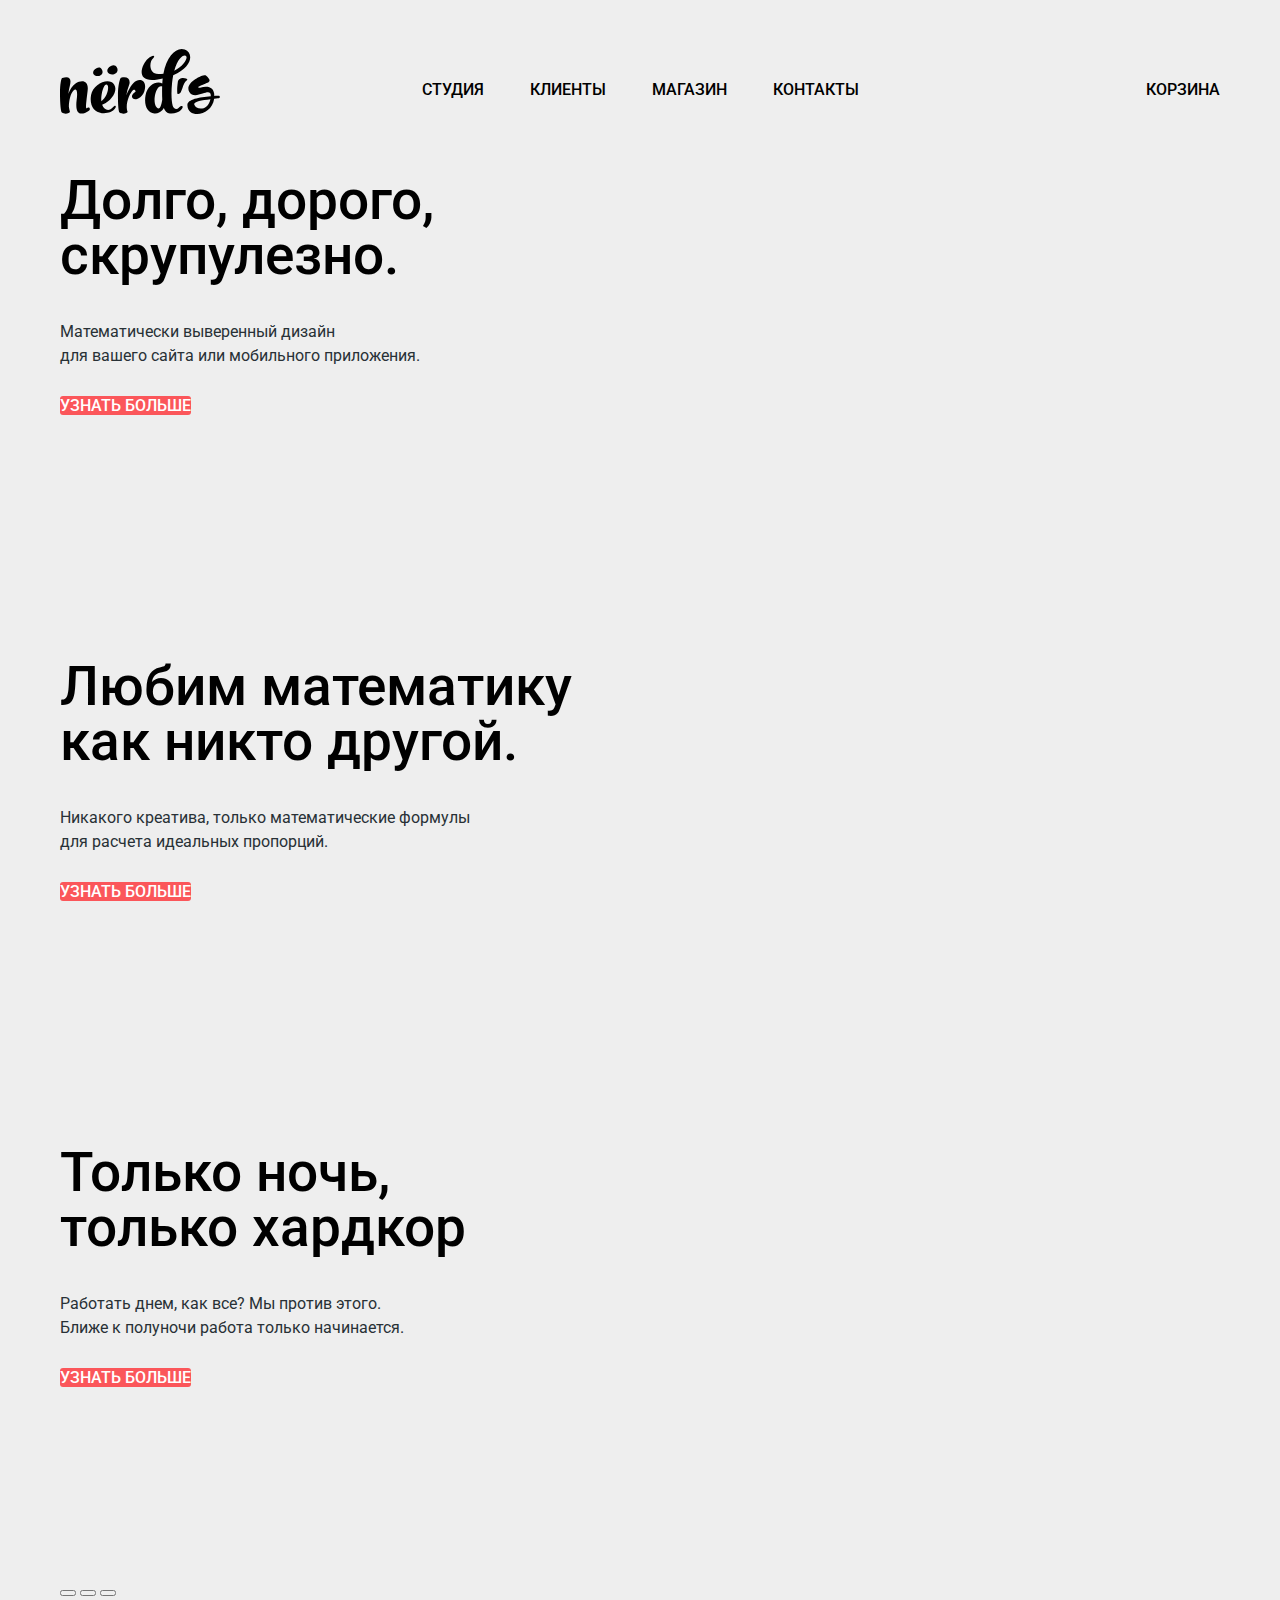
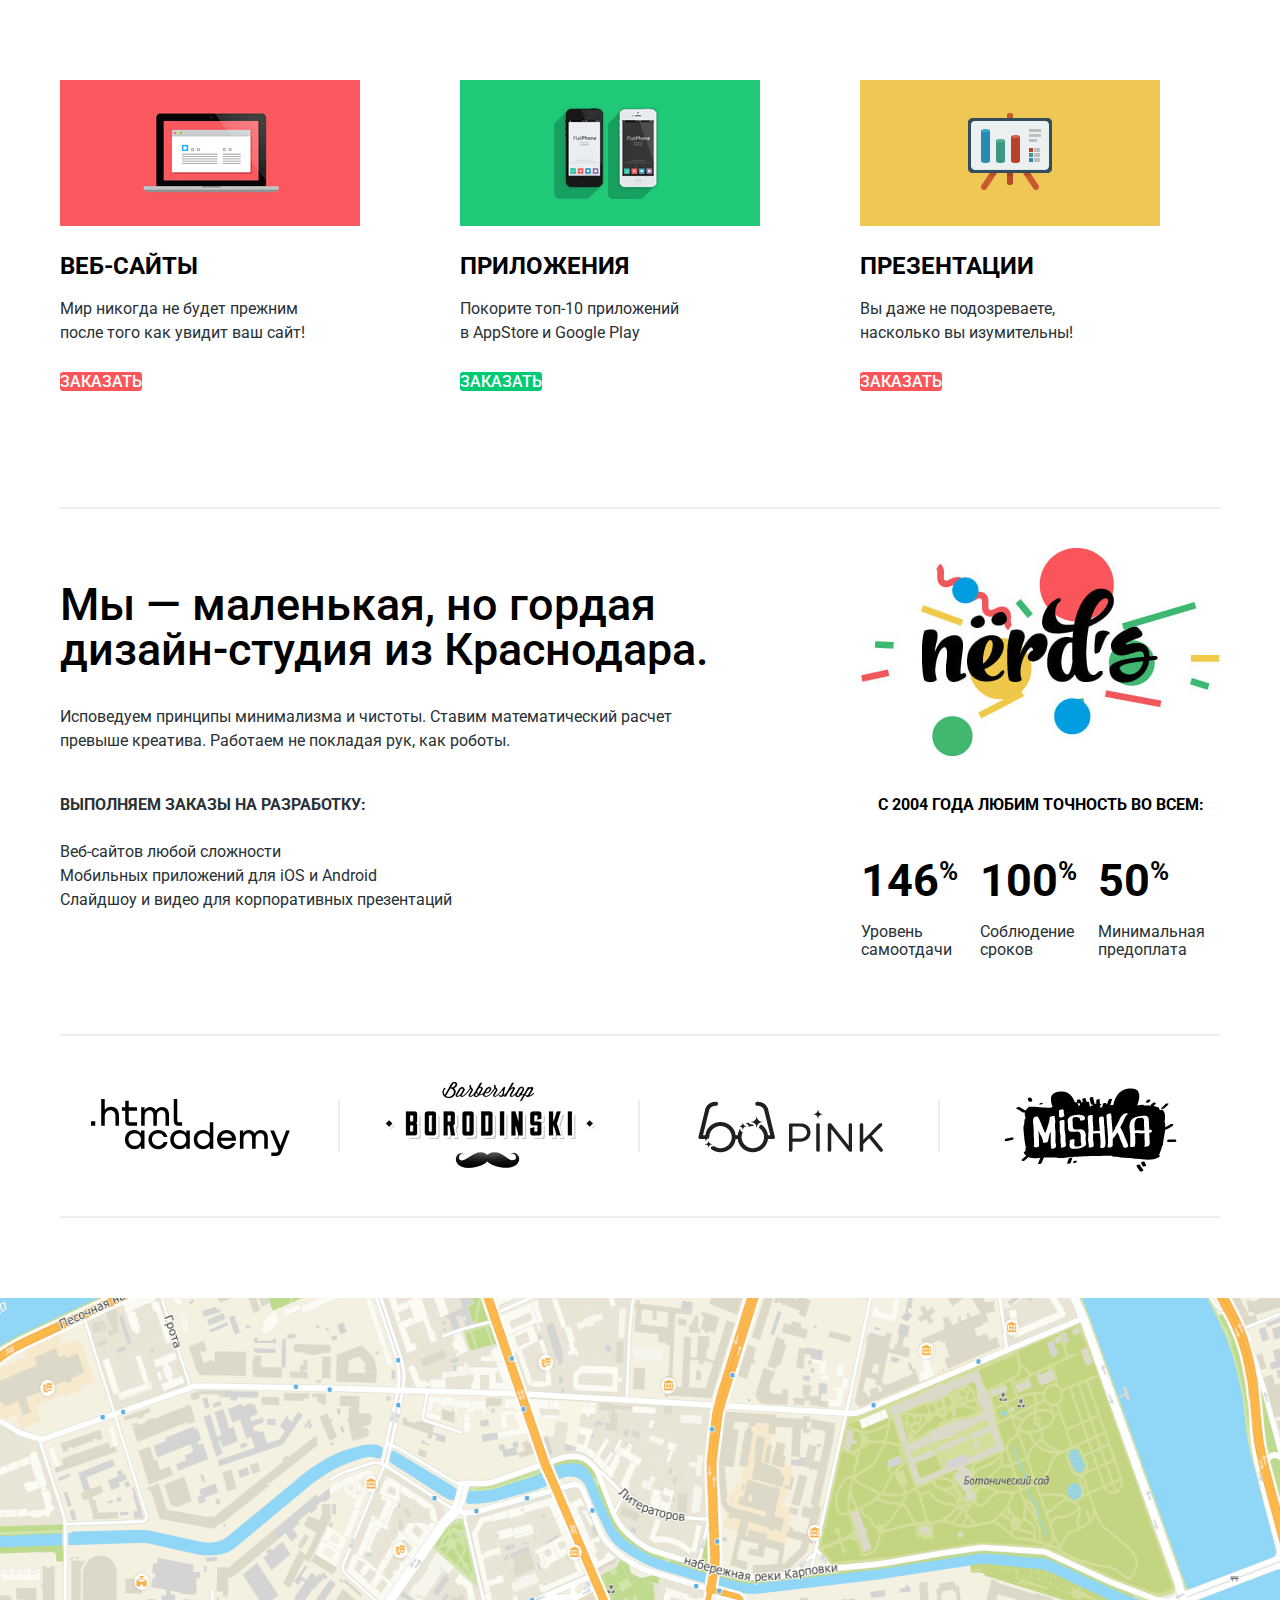
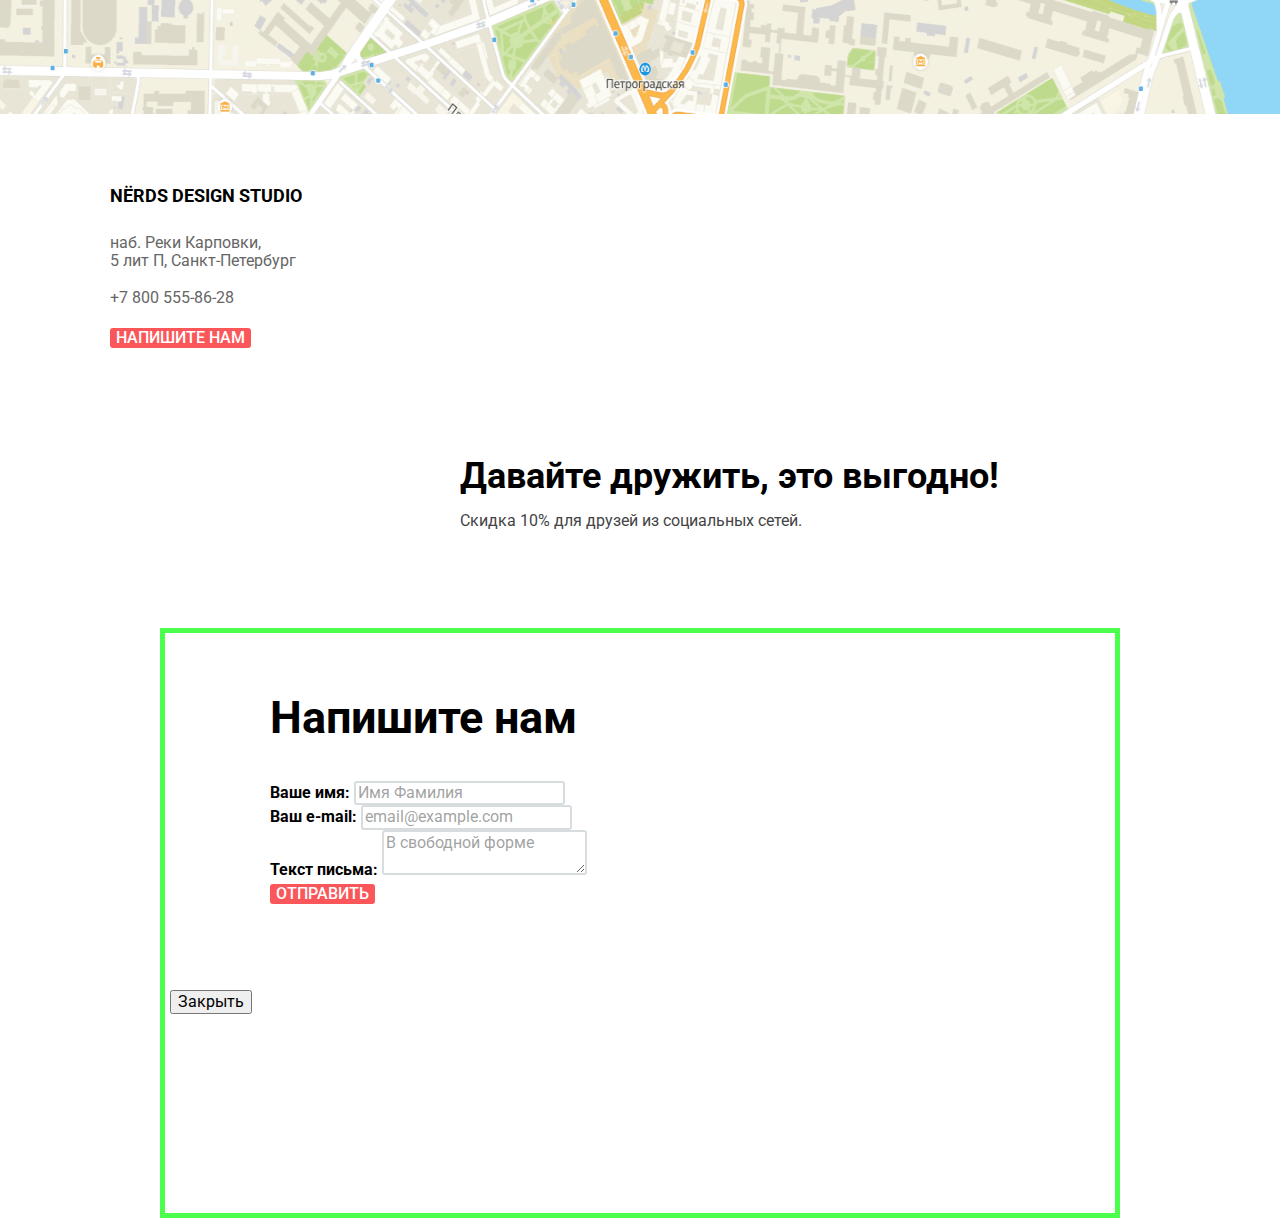
==== commit 031cbe9d: "Правки по замечаниям" ====
--- a/index.html
+++ b/index.html
@@ -16,50 +16,48 @@
 
   <header class="main-header">
 
-    <div class="center">
-      <nav class="main-navigation">
-        <a class="main-header-logo">
-          <img src="img/svg/nerds-logo.svg" width="160" height="66" alt="">
-        </a>
-        <ul class="site-navigation">
-          <li class="site-navigation-current"><a href="index.html">Студия</a></li>
-          <li><a href="blank.html">Клиенты</a></li>
-          <li><a href="catalog.html">Магазин</a></li>
-          <li><a href="blank.html">Контакты</a></li>
-        </ul>
-        <!-- Тут иконка для корзины -->
-        <ul class="user-navigation">
-          <li><a class="cart-icon" href="blank.html">Корзина</a></li>
-        </ul>
-      </nav>
-      <h1 class="visually-hidden">Дизайн-студия «Нёрдс»</h1>
-      <section class="slider">
-        <h2 class="visually-hidden">Преимущества</h2>
-        <!-- Тут ниже слайдер -->
-        <ul class="slider-list">
-          <li class="slider-item">
-            <h3>Долго, дорого, скрупулезно.</h3>
-            <p>Математически выверенный дизайн<br>для вашего сайта или мобильного приложения.</p>
-            <a class="button" href="blank.html">Узнать больше</a>
-          </li>
-          <li class="slider-item">
-            <h3>Любим математику как никто другой.</h3>
-            <p>Никакого креатива, только математические формулы для расчета идеальных пропорций.</p>
-            <a class="button" href="blank.html">Узнать больше</a>
-          </li>
-          <li class="slider-item">
-            <h3>Только ночь, только хардкор</h3>
-            <p>Работать днем, как все? Мы против этого.<br>Ближе к полуночи работа только начинается.</p>
-            <a class="button" href="blank.html">Узнать больше</a>
-          </li>
-        </ul>
-        <div class="slider-controls">
-          <button type="button" class="current"><span class="visually-hidden">Первый слайд</span></button>
-          <button type="button"><span class="visually-hidden">Второй слайд</span></button>
-          <button type="button"><span class="visually-hidden">Третий слайд</span></button>
-        </div>
-      </section>
-    </div>
+    <nav class="main-navigation center">
+      <a class="main-header-logo">
+        <img src="img/svg/nerds-logo.svg" width="160" height="66" alt="">
+      </a>
+      <ul class="site-navigation">
+        <li><a href="index.html">Студия</a></li>
+        <li><a href="blank.html">Клиенты</a></li>
+        <li><a href="catalog.html">Магазин</a></li>
+        <li><a href="blank.html">Контакты</a></li>
+      </ul>
+      <!-- Тут иконка для корзины -->
+      <ul class="user-navigation">
+        <li><a class="cart-icon" href="blank.html">Корзина</a></li>
+      </ul>
+    </nav>
+    <h1 class="visually-hidden">Дизайн-студия «Нёрдс»</h1>
+    <section class="slider center">
+      <h2 class="visually-hidden">Преимущества</h2>
+      <!-- Тут ниже слайдер -->
+      <ul class="slider-list">
+        <li class="slider-item">
+          <h3>Долго, дорого, скрупулезно.</h3>
+          <p>Математически выверенный дизайн<br>для вашего сайта или мобильного приложения.</p>
+          <a class="button" href="blank.html">Узнать больше</a>
+        </li>
+        <li class="slider-item">
+          <h3>Любим математику как никто другой.</h3>
+          <p>Никакого креатива, только математические формулы для расчета идеальных пропорций.</p>
+          <a class="button" href="blank.html">Узнать больше</a>
+        </li>
+        <li class="slider-item">
+          <h3>Только ночь, только хардкор</h3>
+          <p>Работать днем, как все? Мы против этого.<br>Ближе к полуночи работа только начинается.</p>
+          <a class="button" href="blank.html">Узнать больше</a>
+        </li>
+      </ul>
+      <div class="slider-controls">
+        <button type="button" class="current"><span class="visually-hidden">Первый слайд</span></button>
+        <button type="button"><span class="visually-hidden">Второй слайд</span></button>
+        <button type="button"><span class="visually-hidden">Третий слайд</span></button>
+      </div>
+    </section>
   </header>
 
   <main class="center">
@@ -122,22 +120,22 @@
     <section class="partners">
       <h2 class="visually-hidden">Партнеры</h2>
       <ul class="partners-list">
-        <li class="partners-list-item">
+        <li class="partners-list-item logo-htmlacademy">
           <a href="https://htmlacademy.ru/intensive/htmlcss" target="_blank">
             <img src="img/svg/logo-htmlacademy.svg" width="199" height="58" alt="" >
           </a>
         </li>
-        <li class="partners-list-item">
+        <li class="partners-list-item logo-borodinski">
           <a href="blank.html">
             <img src="img/png/logo-borodinski.png" width="209" height="90" alt="" >
           </a>
         </li>
-        <li class="partners-list-item">
+        <li class="partners-list-item logo-pink">
           <a href="blank.html">
             <img src="img/png/logo-pink.png" width="185" height="52" alt="">
           </a>
         </li>
-        <li class="partners-list-item">
+        <li class="partners-list-item logo-mishka">
           <a href="blank.html">
             <img src="img/png/logo-mishka.png" width="173" height="84"  alt="">
           </a>
@@ -156,7 +154,7 @@
         <div class="contacts-info">
           <p class="contacts-title">NЁRDS DESIGN STUDIO</p>
           <p class="contacts-address">
-            наб. Реки Карповки, 5 лит П, Санкт-Петербург
+            наб. Реки Карповки,<br>5 лит П, Санкт-Петербург
           </p>
           <p>
             <a class="contacts-phone" href="tel:+78005558628">+7 800 555-86-28</a>
--- a/css/style.css
+++ b/css/style.css
@@ -35,7 +35,7 @@
 /* Global */
 
 body {
-  min-width: 1440px;
+  min-width: 1180px;
   margin: 0;
   padding: 0;
   font-family: "Roboto", "Arial", "Helvetica Neue", "Nimbus Sans", "Ubuntu", sans-serif;
@@ -47,8 +47,8 @@
 
   min-height: 100%;
   display: grid;
-  grid-template-rows: min-content 1fr min-content;
-  align-content: start;
+  grid-template-rows:
+    min-content 1fr min-content;
 }
 
 a {
@@ -60,10 +60,16 @@
   height: auto;
 }
 
-/* Grid */
-
 .page {
   height: 100%;
+}
+
+/* Center */
+
+.center {
+  width: 1160px;
+  margin: 0 auto;
+  padding: 0 10px;
 }
 
 /* Visually-idden */
@@ -107,14 +113,6 @@
   background-color: var(--active-red);
 }
 
-/* Center */
-
-.center {
-  width: 1160px;
-  margin: 0 auto;
-  padding: 0;
-}
-
 /* Header */
 
 .main-header {
@@ -125,11 +123,20 @@
 
 .main-navigation {
   display: grid;
-  grid-template-columns: 160px 1fr min-content;
+  grid-template-columns: 160px 1fr 160px;
+  height: 70px;
+  margin-top: 48px;
 }
 
 .site-navigation {
   justify-self: center;
+  display: grid;
+  grid-template-columns: repeat(4, min-content);
+  column-gap: 46px;
+}
+
+.user-navigation {
+  justify-self: right;
 }
 
 .site-navigation,
@@ -145,6 +152,13 @@
   line-height: 30px;
   color: var(--basic-black);
   text-transform: uppercase;
+  display: inline-block;
+  padding-top: 27px;
+}
+
+.site-navigation-current a {
+  padding-bottom: 13px;
+  border-bottom: 2px solid var(--basic-red);
 }
 
 .site-navigation a[href]:hover,
@@ -201,7 +215,7 @@
 
 .services {
   box-sizing: border-box;
-  height: 507px;
+  height: 509px;
   border-bottom: 2px solid var(--basic-grey);
   padding: 80px 0;
 }
@@ -266,12 +280,21 @@
 .about-us {
   display: grid;
   grid-template-columns: 2fr 1fr;
-  column-gap: 40px;
-
-  box-sizing: border-box;
-  height: 525px;
+
+  box-sizing: border-box;
+  height: 527px;
   border-bottom: 2px solid var(--basic-grey);
   padding: 39px 0 73px;
+}
+
+.about-us-description {
+  box-sizing: border-box;
+}
+
+.about-us-statistics {
+  box-sizing: border-box;
+  width: 360px;
+  justify-self: right;
 }
 
 .about-us-title {
@@ -281,7 +304,7 @@
   color: var(--basic-black);
   padding: 0;
   margin-top: 34px;
-  margin-bottom: 32px;
+  margin-bottom: 33px;
 }
 
 .about-us-text {
@@ -302,7 +325,15 @@
 }
 
 .about-us-statistics img {
-  margin-bottom: 37px;
+  margin-bottom: 30px;
+}
+
+.about-us-table {
+  border-collapse: collapse;
+  padding: 0;
+  margin: 0;
+  width: 357px;
+  text-align: left;
 }
 
 .about-us-table caption {
@@ -310,6 +341,7 @@
   color: var(--basic-black);
   text-transform: uppercase;
   padding-bottom: 31px;
+  padding-left: 5px;
 }
 
 .about-us-table td {
@@ -317,7 +349,7 @@
   font-size: 45px;
   line-height: 64px;
   color: var(--basic-black);
-  width: 33%;
+  width: 119px;
   height: 64px;
 }
 
@@ -325,23 +357,22 @@
   font-weight: 700;
   font-size: 26px;
   line-height: 40px;
+  top: -16px;
   color: var(--basic-black);
 }
 
 .about-us-table th {
   font-weight: 400;
   line-height: 18px;
-  text-align: left;
-  padding-top: 11px;
+  padding-top: 9px;
 }
 
 /* Partners */
 
 .partners {
   box-sizing: border-box;
-  height: 184px;
+  height: 182px;
   border-bottom: 2px solid var(--basic-grey);
-  padding: 46px 0 44px;
   margin-bottom: 80px;
 }
 
@@ -352,12 +383,54 @@
   list-style: none;
   margin: 0;
   padding: 0;
-  align-items: center;
-  text-align: center;
+  height: 184px;
+  justify-items: center;
+}
+
+.partners-list-item {
+  position: relative;
+}
+
+.partners-list-item::after {
+  content: "";
+  position: absolute;
+  top: 64px;
+  right: -50px;
+  height: 52px;
+  width: 2px;
+  background: var(--basic-grey);
+}
+
+.logo-borodinski::after {
+  right: -45px;
+}
+
+.logo-pink::after {
+  right: -57px;
+}
+
+.logo-mishka::after {
+  display: none;
 }
 
 .partners-list-item img {
   width: auto;
+}
+
+.logo-htmlacademy img {
+  padding-top: 63px;
+}
+
+.logo-borodinski img {
+  padding-top: 46px;
+}
+
+.logo-pink img {
+  padding-top: 65px;
+}
+
+.logo-mishka img {
+  padding-top: 52px;
 }
 
 /* End of Main-Index */
@@ -382,14 +455,6 @@
   box-shadow: inset 0px 3px 0px rgba(0, 1, 1, 0.1);
 }
 
-/* Page-Catalog */
-
-.page-catalog {
-  display: grid;
-  grid-template-columns: 260px 1fr;
-  align-content: start;
-}
-
 /* Title-Catalog */
 
 .title-catalog {
@@ -399,8 +464,17 @@
   color: var(--basic-black);
   text-align: center;
   margin: 0;
-  padding-top: 72px;
-  padding-bottom: 108px;
+  padding-top: 73px;
+  padding-bottom: 109px;
+}
+
+/* Page-Catalog */
+
+.page-catalog {
+  display: grid;
+  grid-template-columns: 260px 1fr;
+  align-content: start;
+  padding-top: 55px;
 }
 
 /* Filter */
@@ -430,7 +504,7 @@
 .filter-grid legend,
 .filter-features legend {
   margin: 0;
-  margin-bottom: 16px;
+  margin-bottom: 13px;
   padding: 0;
 }
 
@@ -448,13 +522,13 @@
 
 .filter-price input[type="number"]::-webkit-outer-spin-button,
 .filter-price input[type="number"]::-webkit-inner-spin-button {
-    -webkit-appearance: none;
+  -webkit-appearance: none;
 }
 
 .filter-price input[type="number"],
 .filter-price input[type="number"]:hover,
 .filter-price input[type="number"]:focus {
-    -moz-appearance: textfield;
+  -moz-appearance: textfield;
 }
 
 .filter-price input,
@@ -477,7 +551,7 @@
 
 .grid-list li,
 .features-list li {
-  padding-bottom: 20px;
+  padding-bottom: 16px;
   padding-left: 36px;
 }
 
@@ -528,10 +602,29 @@
   margin: 0;
   padding: 0;
   list-style: none;
+
+  display: grid;
+  grid-template-columns: repeat(2, 1fr);
+  column-gap: 40px;
+  grid-template-rows: repeat(3, 1fr);
+  row-gap: 30px;
+}
+
+.templates-item-description {
+  text-align: center;
 }
 
 .templates-item-description h3 {
   margin-bottom: 12px;
+}
+
+.templates-item-description h3:hover,
+.templates-item-description h3:focus {
+  color: var(--basic-red);
+}
+
+.templates-item-description h3:active {
+  color: var(--basic-grey);
 }
 
 .templates-item-text {
@@ -556,6 +649,12 @@
 /* Footer */
 /* Contacts */
 
+.contacts img {
+  display: block;
+  margin: 0 auto;
+  height: 416px;
+}
+
 .contacts-info {
   box-sizing: border-box;
   width: 319px;
@@ -582,12 +681,13 @@
 
 .social {
   display: grid;
-  grid-template-columns: 1fr 2fr;
-  column-gap: 40px;
+  grid-template-columns: 260px 1fr;
+  column-gap: 140px;
   margin-bottom: 80px;
 }
 
 .social-list {
+  box-sizing: border-box;
   margin: 0;
   padding: 0;
   list-style: none;
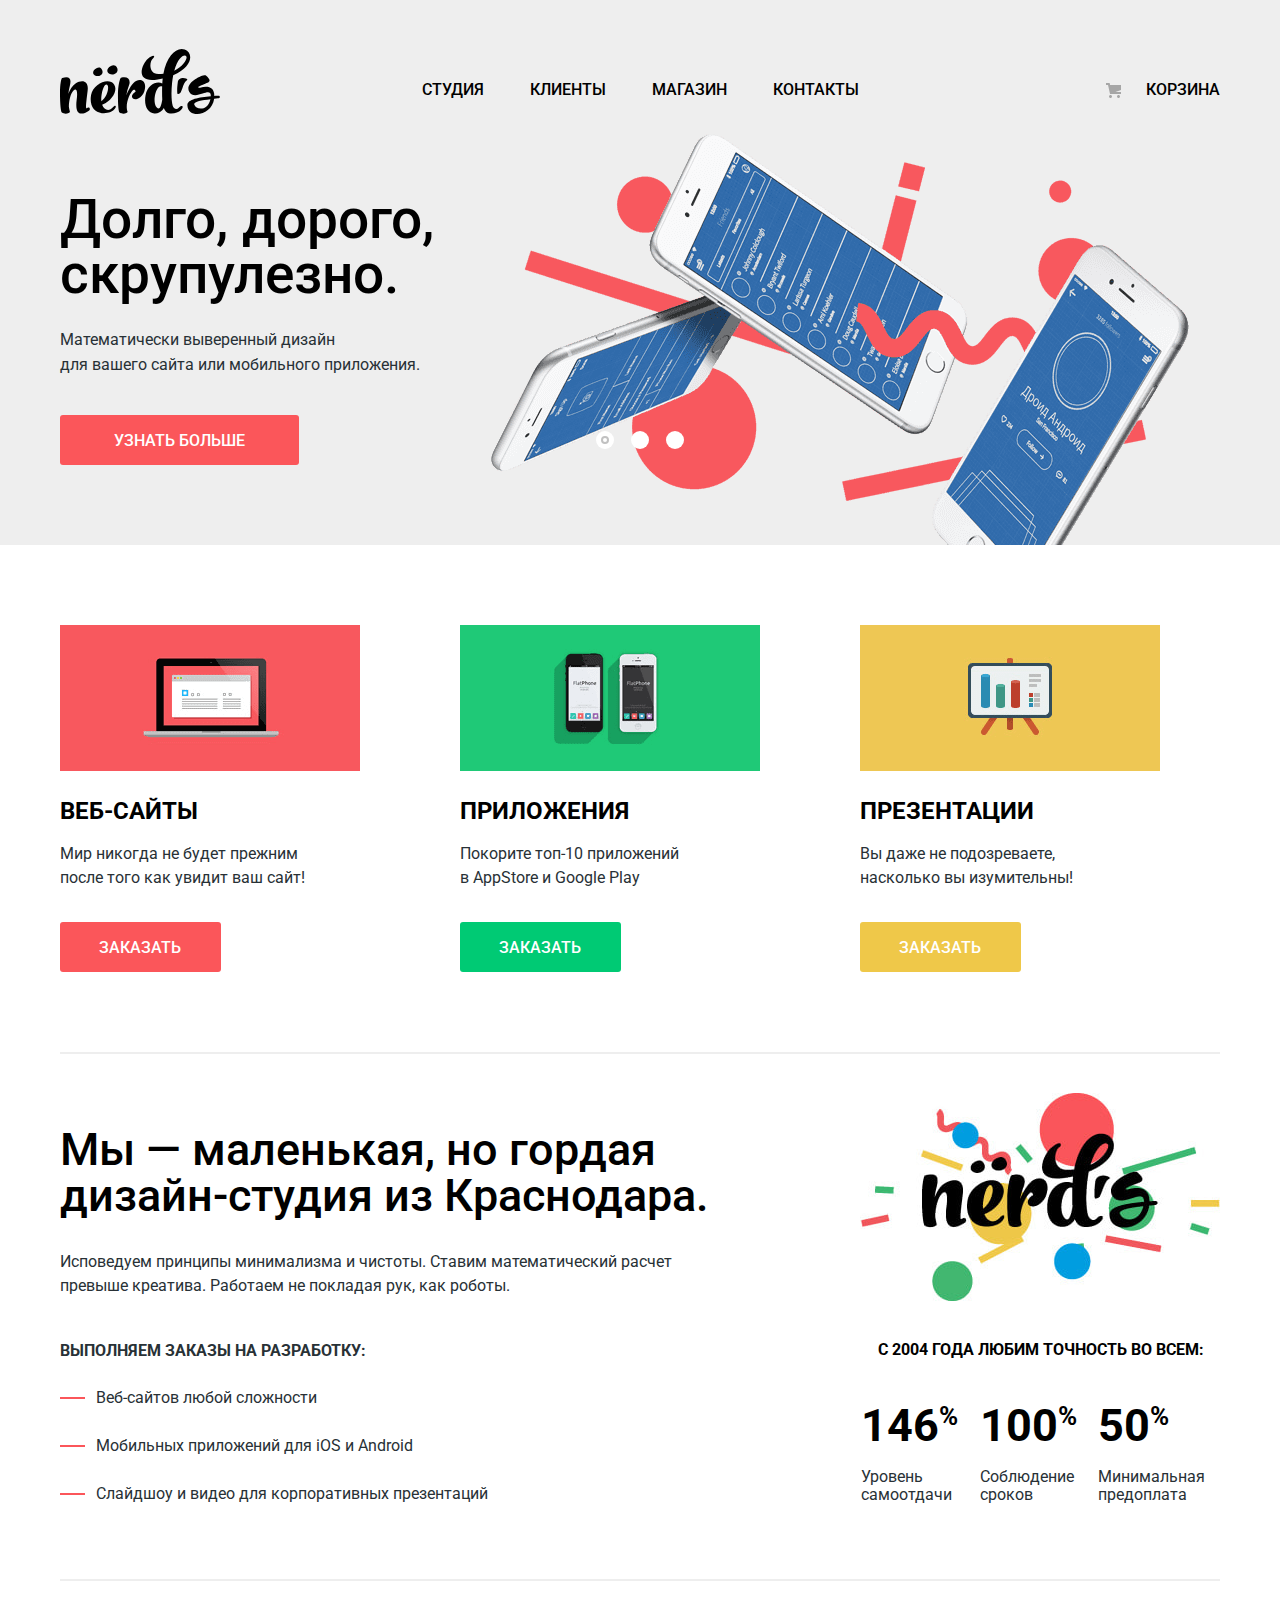
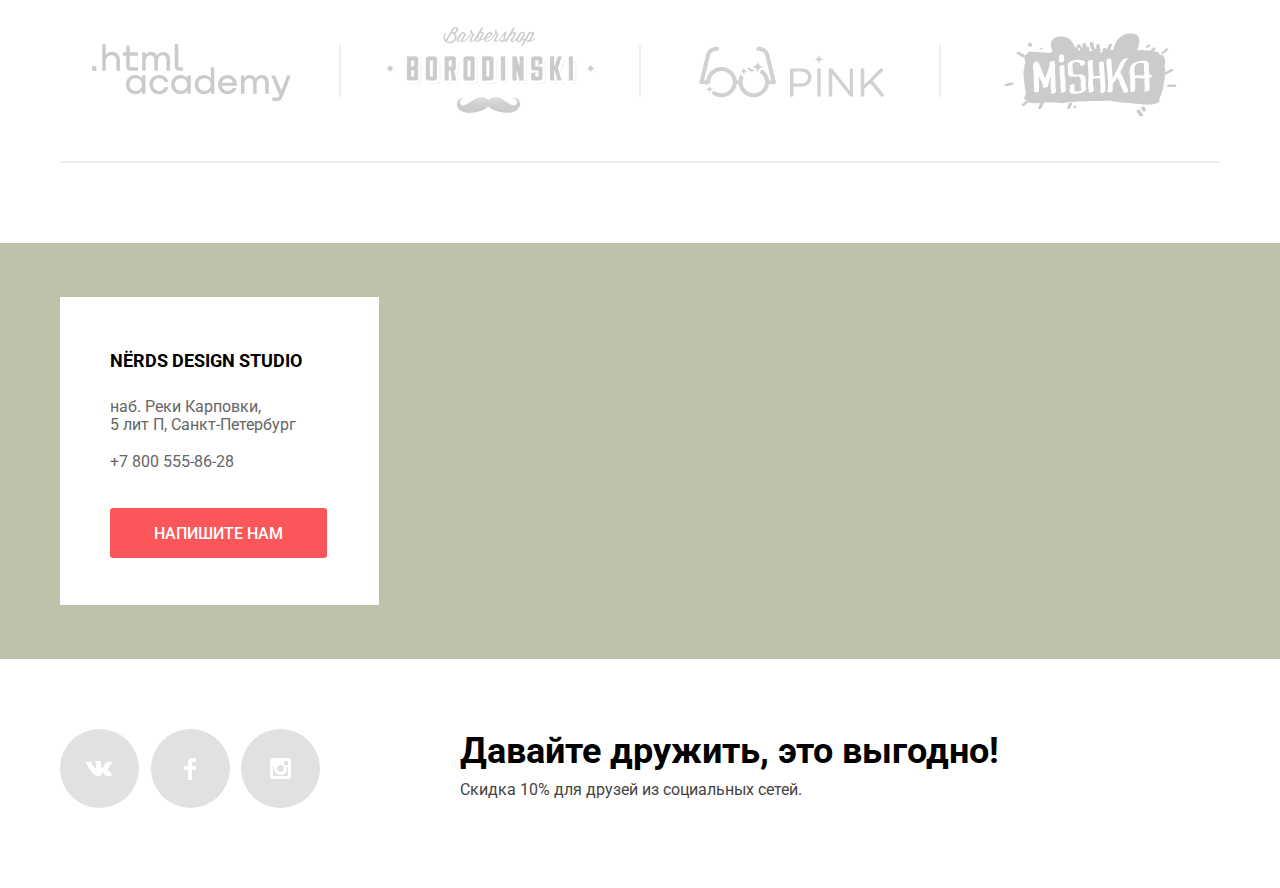
==== commit 4f2f4ef0: "Декоративные элементы на главной странице" ====
--- a/index.html
+++ b/index.html
@@ -18,7 +18,7 @@
 
     <nav class="main-navigation center">
       <a class="main-header-logo">
-        <img src="img/svg/nerds-logo.svg" width="160" height="66" alt="">
+        <img src="img/svg/nerds-logo.svg" width="160" height="66" alt="логотип Нёрдс черного цвета">
       </a>
       <ul class="site-navigation">
         <li><a href="index.html">Студия</a></li>
@@ -26,7 +26,6 @@
         <li><a href="catalog.html">Магазин</a></li>
         <li><a href="blank.html">Контакты</a></li>
       </ul>
-      <!-- Тут иконка для корзины -->
       <ul class="user-navigation">
         <li><a class="cart-icon" href="blank.html">Корзина</a></li>
       </ul>
@@ -34,28 +33,27 @@
     <h1 class="visually-hidden">Дизайн-студия «Нёрдс»</h1>
     <section class="slider center">
       <h2 class="visually-hidden">Преимущества</h2>
-      <!-- Тут ниже слайдер -->
       <ul class="slider-list">
-        <li class="slider-item">
+        <li class="slider-item slide slide-current">
           <h3>Долго, дорого, скрупулезно.</h3>
           <p>Математически выверенный дизайн<br>для вашего сайта или мобильного приложения.</p>
           <a class="button" href="blank.html">Узнать больше</a>
         </li>
-        <li class="slider-item">
+        <li class="slider-item slide">
           <h3>Любим математику как никто другой.</h3>
           <p>Никакого креатива, только математические формулы для расчета идеальных пропорций.</p>
           <a class="button" href="blank.html">Узнать больше</a>
         </li>
-        <li class="slider-item">
+        <li class="slider-item slide">
           <h3>Только ночь, только хардкор</h3>
           <p>Работать днем, как все? Мы против этого.<br>Ближе к полуночи работа только начинается.</p>
           <a class="button" href="blank.html">Узнать больше</a>
         </li>
       </ul>
       <div class="slider-controls">
-        <button type="button" class="current"><span class="visually-hidden">Первый слайд</span></button>
-        <button type="button"><span class="visually-hidden">Второй слайд</span></button>
-        <button type="button"><span class="visually-hidden">Третий слайд</span></button>
+        <button type="button" aria-label="Первый слайд" class="current"></button>
+        <button type="button" aria-label="Второй слайд"></button>
+        <button type="button" aria-label="Третий слайд"></button>
       </div>
     </section>
   </header>
@@ -65,22 +63,22 @@
       <h2 class="visually-hidden">Услуги</h2>
       <ul class="services-list">
         <li class="services-item">
-          <img src="img/png/illustration-1.png" width="300" height="146" alt="">
+          <img src="img/png/illustration-1.png" width="300" height="146" alt="На красном фоне изображен ноутбук с открытым в браузере сайтом на экране">
           <h3>Веб-сайты</h3>
           <p>Мир никогда не будет прежним<br>после того как увидит ваш сайт!</p>
           <a class="button" href="blank.html">Заказать</a>
         </li>
         <li class="services-item">
-          <img src="img/png/illustration-2.png" width="300" height="146" alt="">
+          <img src="img/png/illustration-2.png" width="300" height="146" alt="На зеленом фоне изображены два смартфона, на которых открыты какие-то приложения">
           <h3>Приложения</h3>
           <p>Покорите топ-10 приложений<br>в AppStore и Google Play</p>
           <a class="button button-green" href="blank.html">Заказать</a>
         </li>
         <li class="services-item">
-          <img src="img/png/illustration-3.png" width="300" height="146" alt="">
+          <img src="img/png/illustration-3.png" width="300" height="146" alt="На желтом фоне изображен монитор на трех ножках, на экране которого видны различные диаграммы">
           <h3>Презентации</h3>
           <p>Вы даже не подозреваете,<br>насколько вы изумительны!</p>
-          <a class="button button yellow" href="blank.html">Заказать</a>
+          <a class="button button-yellow" href="blank.html">Заказать</a>
         </li>
       </ul>
     </section>
@@ -100,7 +98,7 @@
       </div>
       <div class="about-us-statistics">
         <h3 class="visually-hidden">Наша статистика</h3>
-        <img src="img/jpg/nerds-illustration.jpg" width="360" height="208" alt="">
+        <img src="img/jpg/nerds-illustration.jpg" width="360" height="208" alt="Черный логотип Нёрдс на фоне красных, синих, зеленых и желтых фигур — кругов, прямых и изогнутых линий">
         <table class="about-us-table">
           <caption>с 2004 года Любим точность во всем:</caption>
           <tr>
@@ -122,22 +120,22 @@
       <ul class="partners-list">
         <li class="partners-list-item logo-htmlacademy">
           <a href="https://htmlacademy.ru/intensive/htmlcss" target="_blank">
-            <img src="img/svg/logo-htmlacademy.svg" width="199" height="58" alt="" >
+            <img src="img/svg/logo-htmlacademy.svg" width="199" height="58" alt="логотип Html Academy">
           </a>
         </li>
         <li class="partners-list-item logo-borodinski">
           <a href="blank.html">
-            <img src="img/png/logo-borodinski.png" width="209" height="90" alt="" >
+            <img src="img/png/logo-borodinski.png" width="209" height="90" alt="логотип барбершопа Бородинский">
           </a>
         </li>
         <li class="partners-list-item logo-pink">
           <a href="blank.html">
-            <img src="img/png/logo-pink.png" width="185" height="52" alt="">
+            <img src="img/png/logo-pink.png" width="185" height="52" alt="Логотип Pink App, продуктового лендинга приложений для iOS и Android">
           </a>
         </li>
         <li class="partners-list-item logo-mishka">
           <a href="blank.html">
-            <img src="img/png/logo-mishka.png" width="173" height="84"  alt="">
+            <img src="img/png/logo-mishka.png" width="173" height="84" alt="Логотип интернет-магазина игрушек Mishka">
           </a>
         </li>
       </ul>
@@ -148,8 +146,8 @@
 
     <section class="contacts">
       <h2 class="visually-hidden">Контакты</h2>
-      <!-- Здесь будет карта -->
-      <img src="img/png/map.png" alt="" width="1440" height="416">
+      <iframe src="https://www.google.com/maps/embed?pb=!1m18!1m12!1m3!1d1019.3873247704647!2d30.316337186695847!3d59.96835380951703!2m3!1f0!2f0!3f0!3m2!1i1024!2i768!4f13.1!3m3!1m2!1s0x4696315bc48a26c9%3A0x8a49e1486716f5b1!2z0L3QsNCxLiBQ0LXQutC4INCa0LDRgNC_0L7QstC60LgsIDXQnywg0KHQsNC90LrRgi3Qn9C10YLQtdGA0LHRg9GA0LMsIDE5NzAyMg!5e0!3m2!1sru!2sru!4v1626047860534!5m2!1sru!2sru" height="416" style="border:0;" allowfullscreen="" loading="lazy"></iframe>
+      <img src="img/png/map.png" alt="Карта с отмеченным местонахождением дизайн-студии Нёрдс" width="1440" height="416">
       <div class="center">
         <div class="contacts-info">
           <p class="contacts-title">NЁRDS DESIGN STUDIO</p>
@@ -159,26 +157,36 @@
           <p>
             <a class="contacts-phone" href="tel:+78005558628">+7 800 555-86-28</a>
           </p>
-          <button class="button" type="button">Напишите нам</button>
+          <button class="write-us button" type="button">Напишите нам</button>
         </div>
       </div>
     </section>
 
     <section class="social center">
       <h2 class="visually-hidden">Мы в социальных сетях</h2>
-      <div class="social-network">
-        <ul class="social-list">
-          <li>
-            <a class="social-button" href="blank.html"><span class="visually-hidden">Вконтакте</span></a>
-          </li>
-          <li>
-            <a class="social-button" href="blank.html"><span class="visually-hidden">Фейсбук</span></a>
-          </li>
-          <li>
-            <a class="social-button" href="blank.html"><span class="visually-hidden">Инстаграм</span></a>
-          </li>
-        </ul>
-      </div>
+      <ul class="social-list">
+        <li>
+          <a class="social-button" href="blank.html">
+            <span class="visually-hidden">Вконтакте</span>
+            <svg aria-hidden="true" focusable="false" width="27" height="15" viewBox="0 0 27 15" fill="none" xmlns="http://www.w3.org/2000/svg"><path d="M16.138 11.51C17.094 11.201 18.318 13.55 19.621 14.449C20.599 15.13 21.348 14.983 21.348 14.983L24.821 14.933C24.821 14.933 26.636 14.821 25.778 13.379C25.707 13.259 25.275 12.31 23.193 10.357C21.016 8.31404 21.311 8.64504 23.932 5.11304C25.529 2.96004 26.168 1.64504 25.968 1.08504C25.776 0.546037 24.603 0.686037 24.603 0.686037L20.69 0.713037C20.309 0.714037 19.986 0.832037 19.839 1.22804C19.836 1.23204 19.218 2.89404 18.394 4.30704C16.653 7.29604 15.958 7.45504 15.67 7.26804C15.009 6.83504 15.176 5.53104 15.176 4.60404C15.176 1.70704 15.608 0.499037 14.33 0.187037C13.903 0.0830374 13.591 0.0150374 12.502 0.00503741C11.11 -0.0159626 9.92797 0.00503743 9.25797 0.334037C8.81297 0.557037 8.47197 1.04604 8.67897 1.07404C8.93897 1.10904 9.52197 1.23404 9.83397 1.66004C10.235 2.21204 10.223 3.44904 10.223 3.44904C10.223 3.44904 10.452 6.86004 9.68297 7.28304C9.15497 7.57304 8.43297 6.98104 6.87997 4.26704C6.08697 2.87904 5.48797 1.34504 5.48797 1.34504C5.48797 1.34504 5.37197 1.06004 5.16197 0.904037C4.91197 0.719037 4.56197 0.660037 4.56197 0.660037L0.84797 0.684037C0.84797 0.684037 0.28997 0.700037 0.0849697 0.946037C-0.0970303 1.16404 0.0699697 1.61404 0.0699697 1.61404C0.0699697 1.61404 2.97897 8.49504 6.27297 11.961C9.29297 15.143 12.725 14.932 12.725 14.932H14.28C14.28 14.932 14.749 14.878 14.989 14.62C15.213 14.38 15.203 13.929 15.203 13.929C15.203 13.929 15.172 11.82 16.138 11.51Z" fill="white"/>
+            </svg>
+          </a>
+        </li>
+        <li>
+          <a class="social-button" href="blank.html">
+            <span class="visually-hidden">Фейсбук</span>
+            <svg aria-hidden="true" focusable="false" width="12" height="22" viewBox="0 0 12 22" fill="none" xmlns="http://www.w3.org/2000/svg"><path d="M12 4V0H8C5.79086 0 4 1.79086 4 4V8H0V12H4V22H8V12H12V8H8V4H12Z" fill="white"/>
+            </svg>
+          </a>
+        </li>
+        <li>
+          <a class="social-button" href="blank.html">
+            <span class="visually-hidden">Инстаграм</span>
+            <svg aria-hidden="true" focusable="false" width="21" height="21" viewBox="0 0 21 21" fill="none" xmlns="http://www.w3.org/2000/svg"><path fill-rule="evenodd" clip-rule="evenodd" d="M3 0H18C19.65 0 21 1.35 21 3V18C21 19.65 19.65 21 18 21H3C1.35 21 0 19.65 0 18V3C0 1.35 1.35 0 3 0ZM14 10.5C14 8.57 12.43 7 10.5 7C8.57 7 7 8.57 7 10.5C7 12.43 8.57 14 10.5 14C12.43 14 14 12.43 14 10.5ZM3 18V9H4.181C4.0626 9.49127 4.00186 9.99467 4 10.5C4 14.0899 6.91015 17 10.5 17C14.0899 17 17 14.0899 17 10.5C16.9986 9.99464 16.9379 9.49118 16.819 9H18V18H3ZM14 7H18V3H14V7Z" fill="white"/>
+            </svg>
+          </a>
+        </li>
+      </ul>
       <div class="social-info">
         <p class="social-title">Давайте дружить, это выгодно!</p>
         <p class="social-text">Скидка 10% для друзей из социальных сетей.</p>
@@ -186,26 +194,30 @@
     </section>
   </footer>
 
-  <section class="modal center">
+  <section class="modal modal-contacts center">
     <h2>Напишите нам</h2>
     <form class="modal-form" action="https://echo.htmlacademy.ru" method="post">
-      <div class="modal-item">
-        <label for="name">Ваше имя:</label>
-        <input id="name" type="text" name="name" placeholder="Имя Фамилия">
-      </div>
-      <div class="modal-item">
-        <label for="email">Ваш e-mail:</label>
-        <input id="email" type="email" name="email" placeholder="email@example.com">
-      </div>
-      <div class="modal-item">
+      <div class="modal-item-contacts">
+        <div>
+          <label for="name">Ваше имя:</label>
+          <input class="modal-contacts-name" id="name" type="text" name="name" placeholder="Имя Фамилия">
+        </div>
+        <div>
+          <label for="email">Ваш email:</label>
+          <input id="email" type="email" name="email" placeholder="email@example.com">
+        </div>
+      </div>
+      <div class="modal-item-text">
         <label for="message">Текст письма:</label>
         <textarea id="message" name="message" placeholder="В свободной форме"></textarea>
       </div>
       <button class="button" type="submit">Отправить</button>
     </form>
-    <button class="modal-close" type="button">Закрыть</button>
+    <button class="modal-close" type="button"><span class="visually-hidden">Закрыть</span></button>
   </section>
 
+<script src="js/script.js"></script>
+
 </body>
 
 </html>
--- a/css/style.css
+++ b/css/style.css
@@ -7,7 +7,11 @@
   --basic-white: rgba(255, 255, 255, 1);
   --active-white: rgba(255, 255, 255, 0.3);
   --active-white2: rgba(0, 0, 0, 0.0001);
+  --modal-shadow: rgba(0, 0, 0, 0.4);
+  --toggle-shadow: rgba(0, 0, 0, 0.15);
+  --templates-shadow: rgba(0, 0, 0, 0.25);
   --basic-grey: rgba(238, 238, 238, 1);
+  --slider-grey: rgba(193, 193, 193, 1);
   --grey-shadow: rgba(0, 1, 1, 0.1);
   --grey-extra-dark: rgba(40, 49, 54, 1);
   --disabled-grey: rgba(40, 49, 54, 0.3);
@@ -21,21 +25,28 @@
   --current-grey: rgba(219, 219, 219, 1);
   --input-grey: rgba(215, 220, 222, 1);
   --input-hover: rgba(180, 185, 187, 1);
+  --toggle-grey: rgba(171, 171, 171, 1);
+  --scale-grey: rgba(215, 220, 223, 1);
+  --sorting-list-hover: rgba(166, 166, 166, 1);
+  --sorting-list-active: rgba(35, 31, 32, 1);
+  --sorting-list: rgba(166, 166, 166, 0.2);
   --basic-red: rgba(251, 86, 90, 1);
   --focus-red: rgba(231, 66, 70, 1);
   --active-red: rgba(215, 55, 59, 1);
   --basic-green: rgba(0, 202, 116, 1);
   --focus-green: rgba(0, 188, 108, 1);
   --active-green: rgba(0, 170, 98, 1);
+  --bar-green: rgba(0, 202, 116, 1);
   --basic-yellow: rgba(239, 200, 73, 1);
   --focus-yellow: rgba(234, 181, 52, 1);
   --active-yellow: rgba(229, 167, 34, 1);
+  --map-background: rgba(190, 194, 171, 1);
 }
 
 /* Global */
 
 body {
-  min-width: 1180px;
+  min-width: 1160px;
   margin: 0;
   padding: 0;
   font-family: "Roboto", "Arial", "Helvetica Neue", "Nimbus Sans", "Ubuntu", sans-serif;
@@ -72,7 +83,7 @@
   padding: 0 10px;
 }
 
-/* Visually-idden */
+/* Visually-hidden */
 
 .visually-hidden {
   position: absolute;
@@ -90,6 +101,9 @@
 /* Buttons */
 
 .button {
+  padding-top: 17px;
+  padding-bottom: 15px;
+
   font: inherit;
   font-weight: 500;
   line-height: 18px;
@@ -100,6 +114,8 @@
   background-color: var(--basic-red);
   border: none;
   border-radius: 3px;
+
+  cursor: pointer;
 }
 
 .button:hover,
@@ -152,14 +168,38 @@
   line-height: 30px;
   color: var(--basic-black);
   text-transform: uppercase;
-  display: inline-block;
+
+  display: block;
   padding-top: 27px;
-}
-
-.site-navigation-current a {
   padding-bottom: 13px;
+}
+
+.user-navigation a {
+  padding-left: 40px;
+}
+
+.navigation-current a {
   border-bottom: 2px solid var(--basic-red);
 }
+
+/* Второй вариант подчеркивания в главном меню
+
+.site-navigation li,
+.user-navigation li {
+  position: relative;
+}
+
+.site-navigation .navigation-current::after,
+.user-navigation .navigation-current::after {
+  content: "";
+  position: absolute;
+  right: 0px;
+  left: 0px;
+
+  height: 2px;
+  background-color: var(--basic-red);
+}
+*/
 
 .site-navigation a[href]:hover,
 .site-navigation a[href]:focus,
@@ -173,24 +213,72 @@
   color: var(--active-black);
 }
 
-.site-navigation-current a:not([href]),
-.user-navigation-current a:not([href]) {
-  color: var(--basic-black);
-  /* тут будет подчеркивание, но оно явно отдельным элементом — оно короче слова */
+.navigation-current a:not([href]) {
+  color: var(--basic-black);
+}
+
+.cart-icon::before {
+  content: "";
+  position: absolute;
+  bottom: 20px;
+  left: 0px;
+
+  width: 15px;
+  height: 15px;
+
+  background-image: url("../img/svg/cart-icon.svg");
+  background-repeat: no-repeat;
+  background-position: 0 0;
+}
+
+.user-navigation .cart-icon {
+  position: relative;
 }
 
 /* Slider */
 
+.slider {
+  position: relative;
+}
+
 .slider-list {
   margin: 0;
   padding: 0;
   list-style: none;
+}
+
+.slide {
+  display: none;
+}
+
+.slide-current {
+  display: block;
+}
+
+.slider .slider-item {
+  background-repeat: no-repeat;
+  background-position: 100%;
+}
+
+.slider .slider-item:nth-child(1) {
+  background-image: url("../img/png/slide1.png");
+}
+
+.slider .slider-item:nth-child(2) {
+  background-image: url("../img/png/slide2.png");
+}
+
+.slider .slider-item:nth-child(3) {
+  background-image: url("../img/png/slide3.png");
 }
 
 .slider-item {
   box-sizing: border-box;
   width: 1157px;
-  height: 431px;
+  min-height: 427px;
+
+  padding-top: 74px;
+  padding-bottom: 80px;
 }
 
 .slider-item h3 {
@@ -199,13 +287,59 @@
   line-height: 55px;
   color: var(--basic-black);
   width: 520px;
-  margin-bottom: 37px;
+  margin: 0;
+  padding: 0;
+  margin-bottom: 25px;
 }
 
 .slider-item p {
   color: var(--grey-extra-dark);
   width: 416px;
-  margin-bottom: 26px;
+  line-height: 25px;
+  margin-bottom: 38px;
+}
+
+.slider-item a {
+  display: inline-block;
+  vertical-align: middle;
+  box-sizing: border-box;
+  padding-left: 54px;
+  padding-right: 54px;
+  max-width: 416px;
+}
+
+.slider-controls {
+  position: absolute;
+  bottom: 96px;
+  left: 546px;
+  z-index: 2;
+
+  display: flex;
+  width: 88px;
+  justify-content: space-between;
+}
+
+.slider-controls button {
+  position: relative;
+  width: 18px;
+  height: 18px;
+  background-color: var(--basic-white);
+  border: none;
+  border-radius: 50%;
+  cursor: pointer;
+}
+
+.slider-controls .current::after {
+  content: "";
+  position: absolute;
+  top: 5px;
+  left: 5px;
+
+  width: 4px;
+  height: 4px;
+
+  border: 2px solid var(--slider-grey);
+  border-radius: 50%;
 }
 
 /* End of Header */
@@ -215,7 +349,7 @@
 
 .services {
   box-sizing: border-box;
-  height: 509px;
+  min-height: 509px;
   border-bottom: 2px solid var(--basic-grey);
   padding: 80px 0;
 }
@@ -246,7 +380,16 @@
 }
 
 .services-item p {
-  margin-bottom: 25px;
+  margin-bottom: 32px;
+}
+
+.services-item a {
+  display: inline-block;
+  vertical-align: middle;
+  box-sizing: border-box;
+  padding-left: 39px;
+  padding-right: 40px;
+  max-width: 300px;
 }
 
 .button-green {
@@ -300,16 +443,16 @@
 .about-us-title {
   font-weight: 500;
   font-size: 45px;
-  line-height: 45px;
+  line-height: 46px;
   color: var(--basic-black);
   padding: 0;
   margin-top: 34px;
-  margin-bottom: 33px;
+  margin-bottom: 31px;
 }
 
 .about-us-text {
   width: 646px;
-  margin-bottom: 40px;
+  margin-bottom: 41px;
 }
 
 .about-us-list-title {
@@ -322,6 +465,25 @@
   margin: 0;
   padding: 0;
   list-style: none;
+}
+
+.about-us-list li {
+  position: relative;
+
+  margin-bottom: 24px;
+  padding-left: 36px;
+}
+
+.about-us-list li::before {
+  content: "";
+  position: absolute;
+  top: 11px;
+  left: 0;
+
+  width: 25px;
+  height: 2px;
+
+  background-color: var(--basic-red);
 }
 
 .about-us-statistics img {
@@ -380,6 +542,7 @@
   display: grid;
   grid-template-columns: 1fr 1fr 1fr 1fr;
   column-gap: 40px;
+
   list-style: none;
   margin: 0;
   padding: 0;
@@ -389,6 +552,19 @@
 
 .partners-list-item {
   position: relative;
+}
+
+.partners-list-item a {
+  opacity: 0.2;
+}
+
+.partners-list-item a:hover,
+.partners-list-item a:focus {
+  opacity: 1;
+}
+
+.partners-list-item a:active {
+  opacity: 0.1;
 }
 
 .partners-list-item::after {
@@ -419,14 +595,17 @@
 
 .logo-htmlacademy img {
   padding-top: 63px;
+  padding-left: 3px;
 }
 
 .logo-borodinski img {
   padding-top: 46px;
+  padding-left: 3px;
 }
 
 .logo-pink img {
   padding-top: 65px;
+  padding-left: 3px;
 }
 
 .logo-mishka img {
@@ -452,7 +631,7 @@
 .button-catalog:active {
   color: var(--active-black);
   background-color: var(--active-grey);
-  box-shadow: inset 0px 3px 0px rgba(0, 1, 1, 0.1);
+  box-shadow: inset 0px 3px 0px var(--grey-shadow);
 }
 
 /* Title-Catalog */
@@ -473,7 +652,6 @@
 .page-catalog {
   display: grid;
   grid-template-columns: 260px 1fr;
-  align-content: start;
   padding-top: 55px;
 }
 
@@ -496,15 +674,10 @@
 }
 
 .filter-price legend,
+.filter-grid legend,
+.filter-features legend,
 .sorting {
   margin: 0;
-  padding: 0;
-}
-
-.filter-grid legend,
-.filter-features legend {
-  margin: 0;
-  margin-bottom: 13px;
   padding: 0;
 }
 
@@ -514,33 +687,93 @@
   padding: 0;
   list-style: none;
 }
+
+/* Filter-price */
 
 .filter-price label {
   line-height: 22px;
   text-transform: uppercase;
 }
 
-.filter-price input[type="number"]::-webkit-outer-spin-button,
-.filter-price input[type="number"]::-webkit-inner-spin-button {
+.range-filter {
+  width: 260px;
+  margin-top: 49px;
+}
+
+.range-controls {
+  position: relative;
+  height: 41px;
+  margin-bottom: 11px;
+  padding-top: 39px;
+  padding-right: 20px;
+  padding-left: 20px;
+  background-color: var(--basic-grey);
+  border-radius: 5px;
+}
+
+.range-controls .scale {
+  height: 2px;
+  background: var(--scale-grey);
+}
+
+.range-controls .bar {
+  width: 70%;
+  height: 2px;
+  background: var(--bar-green);
+}
+
+.range-controls .toggle {
+  position: absolute;
+  top: 30px;
+  left: 0;
+  width: 4px;
+  height: 4px;
+  padding: 0;
+  border: 8px solid var(--basic-white);
+  background-color: var(--toggle-grey);
+  border-radius: 50%;
+  box-shadow: 0 2px 1px 0 var(--toggle-shadow);
+  cursor: pointer;
+}
+
+.range-controls .toggle-min {
+  left: 18px;
+}
+
+.range-controls .toggle-max {
+  left: 160px;
+}
+
+.price-controls {
+  display: flex;
+  justify-content: space-between;
+}
+
+.price-controls input[type="number"]::-webkit-outer-spin-button,
+.price-controls input[type="number"]::-webkit-inner-spin-button {
   -webkit-appearance: none;
 }
 
-.filter-price input[type="number"],
-.filter-price input[type="number"]:hover,
-.filter-price input[type="number"]:focus {
+.price-controls input[type="number"],
+.price-controls input[type="number"]:hover,
+.price-controls input[type="number"]:focus {
   -moz-appearance: textfield;
 }
 
-.filter-price input,
-.filter-price input:hover,
-.filter-price input:focus {
+.price-controls input,
+.price-controls input:hover,
+.price-controls input:focus {
   outline: none;
   border: none;
   background-color: var(--basic-grey);
   border-radius: 3px;
-}
-
-.filter-price input[value] {
+  width: 62px;
+  padding: 9px;
+  margin-left: 8px;
+  text-align: center;
+}
+
+.price-controls input[value] {
   font-size: 16px;
   line-height: 22px;
   text-align: center;
@@ -549,21 +782,93 @@
 
 /* Filter-grid Filter-features */
 
+.filter-grid legend {
+  padding-top: 54px;
+  padding-bottom: 16px;
+}
+
+.filter-features legend {
+  padding-top: 25px;
+  padding-bottom: 16px;
+}
+
 .grid-list li,
 .features-list li {
-  padding-bottom: 16px;
-  padding-left: 36px;
-}
-
-.grid-list-item label,
-.features-list-item label {
+  margin-bottom: 20px;
+  margin-left: 36px;
+}
+
+.grid-list label,
+.features-list label {
+  position: relative;
+  display: block;
+  cursor: pointer;
+  user-select: none;
+
   line-height: 20px;
   color: var(--grey-extra-dark);
 }
 
-.grid-list-item label:disabled,
-.features-list-item label:disabled {
+.filter-input + label::before,
+.filter-input + label::after {
+  content: "";
+  position: absolute;
+  top: -3px;
+  left: -36px;
+
+  background-repeat: no-repeat;
+  opacity: 0.4;
+}
+
+.filter-input:checked + label::before,
+.filter-input:checked + label::before {
+  display: none;
+}
+
+.filter-input:not(:disabled):hover + label::before,
+.filter-input:not(:disabled):hover + label::after,
+.filter-input:not(:disabled):focus + label::before,
+.filter-input:not(:disabled):focus + label::after {
+  opacity: 1;
+}
+
+.filter-input:disabled + label::before,
+.filter-input:disabled + label::after {
+  opacity: 0.1;
+}
+
+.filter-input:disabled + label {
   color: var(--disabled-grey);
+}
+
+.filter-input-radio + label::before {
+  width: 25px;
+  height: 25px;
+  background-image: url("../img/svg/radio-off.svg");
+}
+
+.filter-input-radio:checked + label::after {
+  width: 25px;
+  height: 25px;
+  background-image: url("../img/svg/radio-on.svg");
+}
+
+.filter-input-checkbox + label::before {
+  width: 23px;
+  height: 23px;
+  background-image: url("../img/svg/checkbox-off.svg");
+}
+
+.filter-input-checkbox:checked + label::after {
+  width: 25px;
+  height: 23px;
+  background-image: url("../img/svg/checkbox-on.svg");
+}
+
+.filter-form .button-catalog {
+  margin-top: 29px;
+  padding-left: 88px;
+  padding-right: 90px;
 }
 
 /* Templates */
@@ -573,27 +878,82 @@
   margin-left: 141px;
 }
 
-.sorting-list {
+.templates-sorting {
+  display: flex;
+  padding-bottom: 48px;
+}
+
+.type-sorting-list,
+.direction-sorting-list {
   margin: 0;
   padding: 0;
   list-style: none;
 }
 
-.sorting-list a {
+.type-sorting-list {
+  display: flex;
+  width: 272px;
+  margin-left: auto;
+  justify-content: space-between;
+  align-items: center;
+}
+
+.type-sorting-list a {
   font-size: 14px;
   line-height: 18px;
   color: var(--active-black);
   text-transform: uppercase;
 }
 
-.sorting-list a[href]:hover,
-.sorting-list a[href]:focus {
+.type-sorting-list a[href]:hover,
+.type-sorting-list a[href]:focus {
   color: var(--hover-black);
 }
 
-.sorting-list a[href]:active,
-.sorting-list-current a:not([href]) {
-  color: var(--basic-black);
+.type-sorting-list a[href]:active,
+.type-current a:not([href]) {
+  color: var(--basic-black);
+}
+
+.direction-sorting-list {
+  display: flex;
+  justify-content: flex-end;
+  align-items: center;
+  width: 87px;
+}
+
+.direction-sorting-list li {
+  padding-left: 19px;
+}
+
+.button-down {
+  display: block;
+
+  border-right: 5.5px solid transparent;
+  border-bottom: 10px solid var(--sorting-list);
+  border-left: 5.5px solid transparent;
+  transform: rotate(180deg);
+}
+
+.button-up {
+  display: block;
+
+  border-right: 5.5px solid transparent;
+  border-bottom: 10px solid var(--sorting-list);
+  border-left: 5.5px solid transparent;
+}
+
+.direction-sorting-list a[href]:hover,
+.direction-sorting-list a[href]:focus {
+  border-bottom-color: var(--sorting-list-hover);
+}
+
+.direction-sorting-list a[href]:active {
+  border-bottom-color: var(--sorting-list-active);
+}
+
+.direction-current a {
+  border-bottom-color: var(--sorting-list-active);
 }
 
 /* Templates-list */
@@ -607,15 +967,71 @@
   grid-template-columns: repeat(2, 1fr);
   column-gap: 40px;
   grid-template-rows: repeat(3, 1fr);
-  row-gap: 30px;
+  row-gap: 25px;
+}
+
+.templates-item {
+  position: relative;
+  width: 360px;
+}
+
+.templates-item:hover,
+.templates-item:focus {
+  filter: drop-shadow(0px 6px 15px var(--templates-shadow));
+}
+
+.templates-item::before {
+  content: "";
+  position: absolute;
+  left: -1px;
+
+  width: 360px;
+  height: 40px;
+
+  background-image: url("../img/svg/browser.svg");
+  background-repeat: no-repeat;
+}
+
+.templates-item:hover::before,
+.templates-item:focus::before {
+  background-image: url("../img/svg/browser-hover.svg");
+}
+
+.templates-item img {
+  width: 358px;
+  height: 578px;
+  padding-top: 40px;
 }
 
 .templates-item-description {
+  position: absolute;
+  bottom: 5px;
+  left: -1px;
+
+  display: none;
+
+  box-sizing: border-box;
+  width: 100%;
+  min-height: 231px;
+  max-height: 578px;
+  padding: 26px 10px 44px;
   text-align: center;
+  background-color: var(--basic-grey);
+}
+
+.templates-item:hover .templates-item-description,
+.templates-item:focus .templates-item-description {
+  display: block;
+}
+
+.templates-item-container {
+  text-align: center;
 }
 
 .templates-item-description h3 {
+  margin: 0;
   margin-bottom: 12px;
+  text-align: center;
 }
 
 .templates-item-description h3:hover,
@@ -627,21 +1043,54 @@
   color: var(--basic-grey);
 }
 
-.templates-item-text {
+.templates-item-description p {
   line-height: 18px;
   color: var(--grey-contacts);
-  margin-bottom: 32px;
+  text-align: center;
+  margin: 0;
+  margin-bottom: 33px;
+}
+
+.templates-item-description .button {
+  display: inline-block;
+  vertical-align: middle;
+  box-sizing: border-box;
+  padding-left: 72px;
+  padding-right: 72px;
 }
 
 /* Pagination */
 
+.pagination-navigation {
+  margin-top: 51px;
+  margin-bottom: 60px;
+}
+
 .pagination-list {
+  display: flex;
+  flex-wrap: wrap;
+  padding: 0;
+  margin: 0;
   list-style: none;
 }
 
+.pagination-list li {
+  margin-right: 10px;
+}
+
+.pagination-item a {
+  display: block;
+  padding: 16px 21px;
+}
+
 .button-pagination-current a:not([href]) {
+  background-color: var(--active-white2);
   border: 3px solid var(--current-grey);
-  background-color: var(--active-white2);
+  padding: 13px 18px;
+}
+
+.pagination-item .next-page {
+  padding: 16px 78px;
 }
 
 /* End of Main-Catalog */
@@ -649,17 +1098,46 @@
 /* Footer */
 /* Contacts */
 
+.contacts {
+  position: relative;
+
+  height: 416px;
+  overflow: hidden;
+  background-color: var(--map-background);
+
+  margin-bottom: 38px;
+}
+
+.contacts iframe {
+  position: relative;
+  z-index: 2;
+
+  width: 100%;
+  height: 416px;
+
+  border: none;
+}
+
 .contacts img {
-  display: block;
+  position: absolute;
+  top: 0;
+  z-index: 1;
+
   margin: 0 auto;
   height: 416px;
 }
 
 .contacts-info {
+  position: absolute;
+  top: 54px;
+  z-index: 2;
+
   box-sizing: border-box;
   width: 319px;
   height: 308px;
-  padding: 49px 50px 47px;
+  padding: 31px 50px 47px;
+
+  background-color: var(--basic-white);
 }
 
 .contacts-title {
@@ -668,13 +1146,19 @@
   line-height: 30px;
   color: var(--basic-black);
   text-transform: uppercase;
-  margin-bottom: 23px;
+  margin-bottom: 22px;
 }
 
 .contacts-address,
 .contacts-phone {
   line-height: 18px;
   color: var(--grey-contacts);
+}
+
+.contacts-info .button {
+  padding-left: 44px;
+  padding-right: 44px;
+  margin-top: 18px;
 }
 
 /* Social */
@@ -687,10 +1171,39 @@
 }
 
 .social-list {
+  display: flex;
+  justify-content: space-between;
+  align-items: flex-end;
+
   box-sizing: border-box;
   margin: 0;
   padding: 0;
   list-style: none;
+}
+
+.social-button {
+  display: flex;
+  justify-content: center;
+  align-items: center;
+
+  width: 79px;
+  height: 79px;
+
+  background-color: var(--grey-social);
+  border-radius: 50%;
+}
+
+.social-button:hover,
+.social-button:focus {
+  background-color: var(--focus-red);
+}
+
+.social-button:active {
+  background-color: var(--active-red);
+}
+
+.social-button:active svg {
+  opacity: 0.3;
 }
 
 .social-title {
@@ -704,6 +1217,8 @@
 .social-text {
   line-height: 22px;
   color: var(--grey-dark);
+  margin: 0;
+  padding-bottom: 7px;
 }
 
 /* End of Footer */
@@ -711,81 +1226,172 @@
 /* Modal */
 
 .modal {
+  display: none;
+}
+
+.modal-show {
+  display: block;
+}
+
+.modal-contacts {
+  position: fixed;
+  left: 50%;
+  top: 50%;
+  margin-top: -295px;
+  margin-left: -480px;
+  z-index: 3;
+
   box-sizing: border-box;
   width: 960px;
-  height: 590px;
-  color: var(--basic-black);
-  outline: 5px solid rgba(0, 255, 0, 0.7);
-  outline-offset: -5px;
-}
-
-.modal h2 {
+  min-height: 590px;
+  padding: 63px 100px 85px 100px;
+
+  color: var(--basic-black);
+
+  background: var(--basic-white);
+  box-shadow: 0 20px 40px 0 var(--modal-shadow);
+}
+
+.modal-contacts h2 {
   font-weight: 700;
   font-size: 45px;
   line-height: 53px;
-  margin-top: 63px;
-  margin-left: 100px;
-  margin-bottom: 37px;
+  margin: 0;
+  margin-bottom: 34px;
+}
+
+.modal-item-contacts {
+  display: flex;
+  justify-content: space-between;
+}
+
+.modal-item-contacts div {
+  width: 360px;
+}
+
+.modal-close {
+    position: absolute;
+    top: 77px;
+    right: 87px;
+
+    width: 27px;
+    height: 27px;
+    padding: 0;
+
+    background: none;
+    border: none;
+    cursor: pointer;
+    opacity: 0.3;
+}
+
+.modal-close:hover {
+  opacity: 1;
+}
+
+.modal-close:active {
+  opacity: 0.1;
+}
+
+.modal-close::before {
+  content: "";
+  position: absolute;
+  top: 10px;
+  left: 0;
+
+  width: 27px;
+  height: 5px;
+
+  background-color: var(--basic-red);
+  transform: rotate(45deg);
+}
+
+.modal-close::after {
+  content: "";
+  position: absolute;
+  top: 10px;
+  left: 0;
+
+  width: 27px;
+  height: 5px;
+
+  background-color: var(--basic-red);
+  transform: rotate(-45deg);
 }
 
 .modal-form {
-  margin: 37px 99px 84px 100px;
-}
-
-.modal-item label {
+  position: relative;
+}
+
+.modal-form label {
   font-weight: 700;
   line-height: 24px;
-  margin-bottom: 9px;
-}
-
-.modal-item input,
-.modal-item textarea {
+}
+
+.modal-form input,
+.modal-form textarea {
+  box-sizing: border-box;
+  width: 100%;
+  margin-top: 7px;
+  margin-bottom: 31px;
+  padding: 13px;
+  line-height: 18px;
+
   border: 2px solid var(--input-grey);
   border-radius: 3px;
 }
 
-.modal-item input::placeholder,
-.modal-item textarea::placeholder {
+.modal-form textarea {
+  min-height: 117px;
+  margin-bottom: 45px;
+}
+
+.modal-form input::placeholder,
+.modal-form textarea::placeholder {
   color: var(--grey-dark-hover);
   opacity: 1;
 }
 
 /* Hover */
 
-.modal-item input:hover,
-.modal-item textarea:hover {
+.modal-form input:hover,
+.modal-form textarea:hover {
   border: 2px solid var(--input-hover);
   border-radius: 3px;
 }
 
-.modal-item input:hover::placeholder,
-.modal-item textarea:hover::placeholder {
+.modal-form input:hover::placeholder,
+.modal-form textarea:hover::placeholder {
   color: var(--grey-dark-hover);
   opacity: 1;
 }
 
 /* Focus */
 
-.modal-item input:focus,
-.modal-item textarea:focus {
+.modal-form input:focus,
+.modal-form textarea:focus {
   outline: none;
   border: 2px solid var(--basic-black);
   border-radius: 3px;
   color: var(--grey-dark);
 }
 
-.modal-item input:focus::placeholder,
-.modal-item textarea:focus::placeholder {
+.modal-form input:focus::placeholder,
+.modal-form textarea:focus::placeholder {
   color: transparent;
   opacity: 1;
 }
 
 /* Invalid */
 
-.modal-item input:invalid {
+.modal-form input:invalid {
   color: var(--focus-red);
 
   border-color: var(--focus-red);
 }
 
+.modal-form .button {
+  padding-left: 84px;
+  padding-right: 84px;
+}
+
 /* End of Modal */
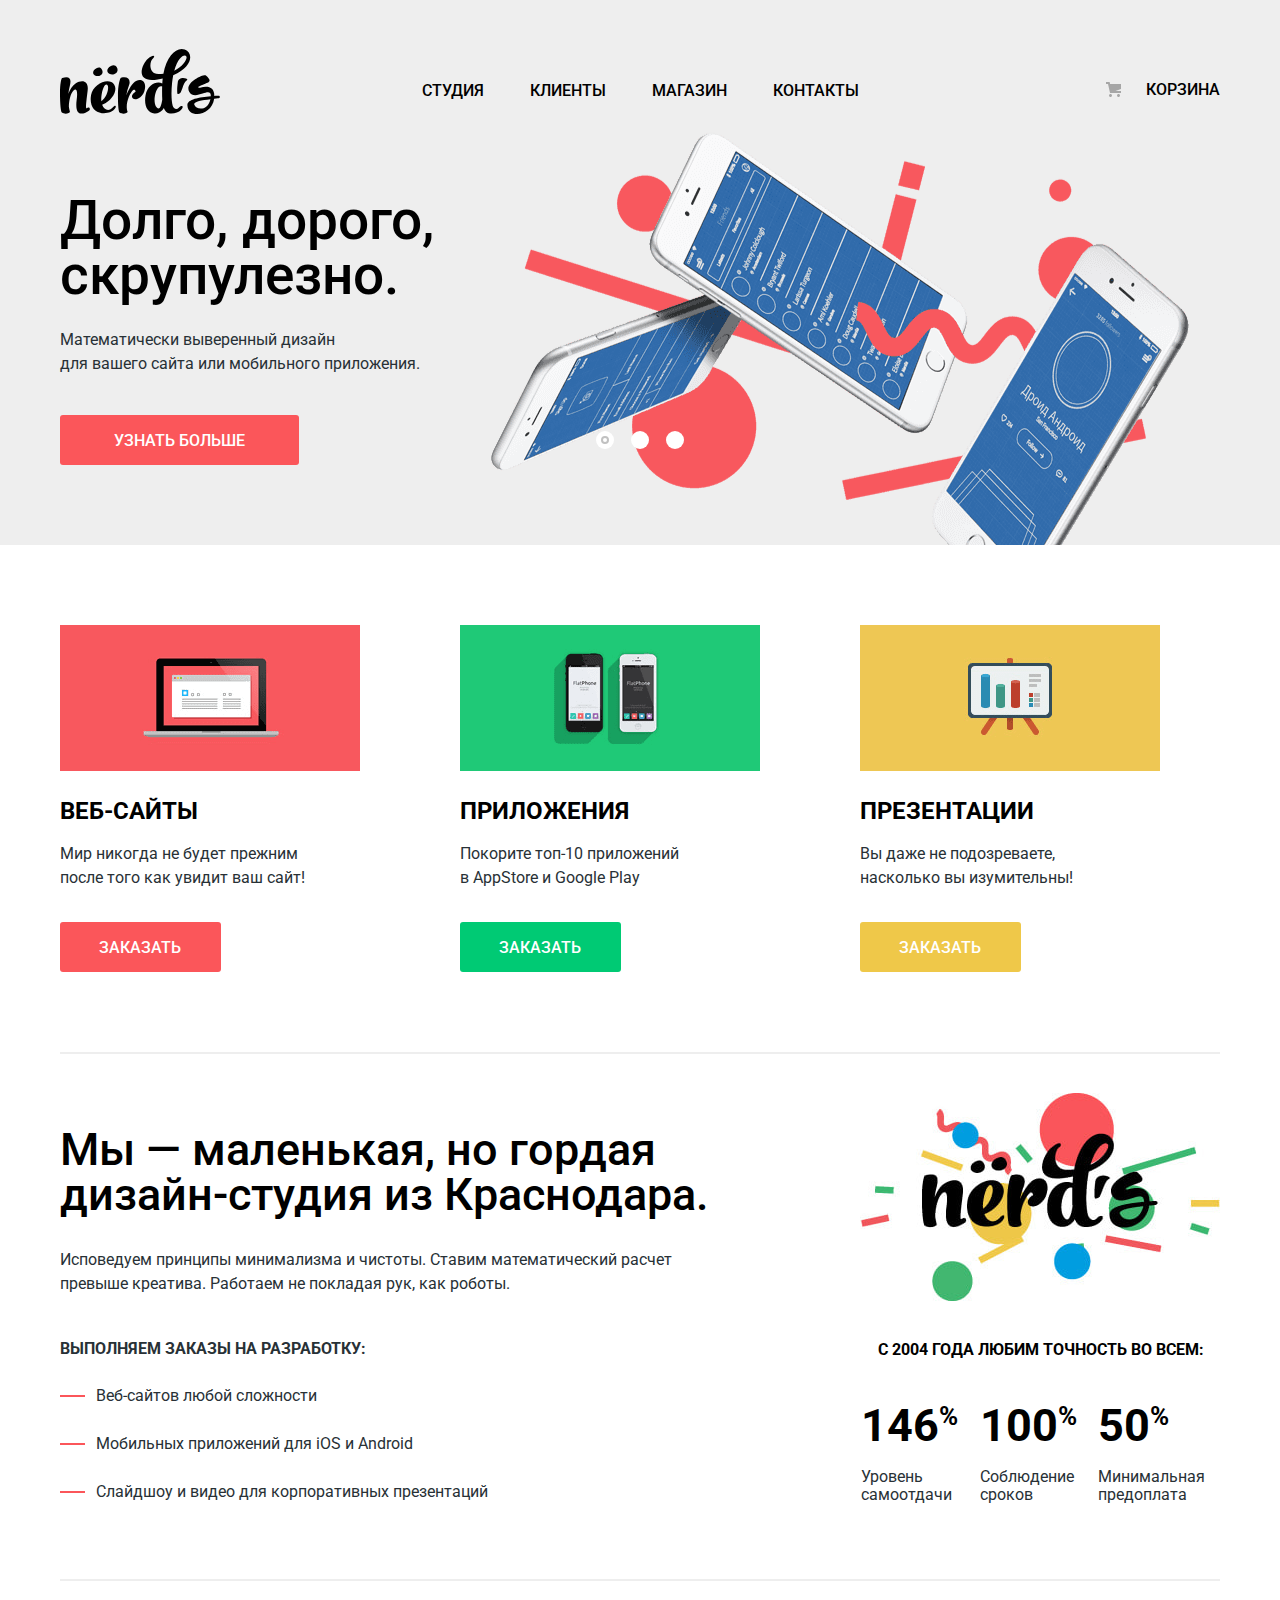
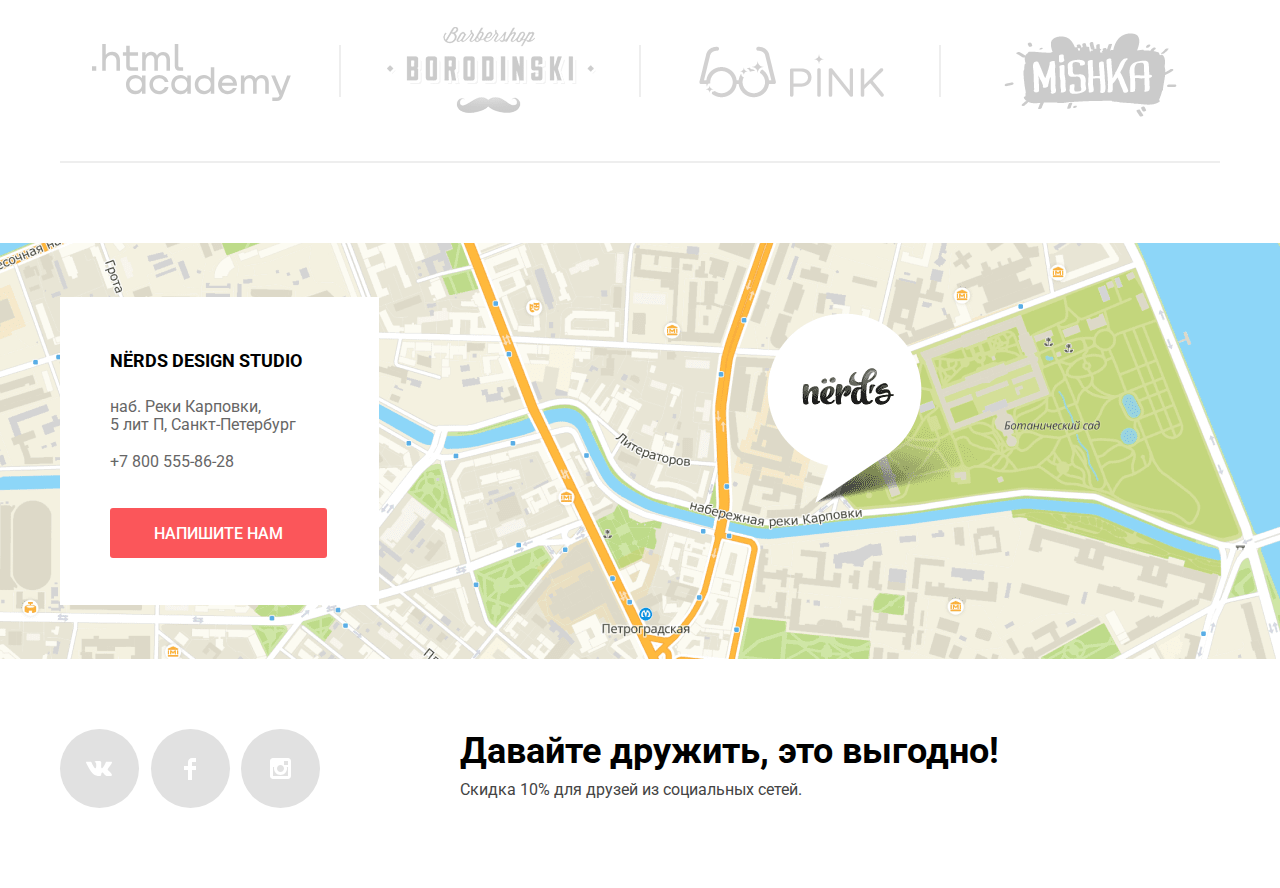
==== commit 09679dbe: "Правки по замечаниям-1" ====
--- a/index.html
+++ b/index.html
@@ -18,7 +18,7 @@
 
     <nav class="main-navigation center">
       <a class="main-header-logo">
-        <img src="img/svg/nerds-logo.svg" width="160" height="66" alt="логотип Нёрдс черного цвета">
+        <img src="img/svg/nerds-logo.svg" width="160" height="66" alt="Логотип Нёрдс черного цвета.">
       </a>
       <ul class="site-navigation">
         <li><a href="index.html">Студия</a></li>
@@ -63,19 +63,19 @@
       <h2 class="visually-hidden">Услуги</h2>
       <ul class="services-list">
         <li class="services-item">
-          <img src="img/png/illustration-1.png" width="300" height="146" alt="На красном фоне изображен ноутбук с открытым в браузере сайтом на экране">
+          <img src="img/png/illustration-1.png" width="300" height="146" alt="На красном фоне изображен ноутбук с открытым в браузере сайтом на экране.">
           <h3>Веб-сайты</h3>
           <p>Мир никогда не будет прежним<br>после того как увидит ваш сайт!</p>
           <a class="button" href="blank.html">Заказать</a>
         </li>
         <li class="services-item">
-          <img src="img/png/illustration-2.png" width="300" height="146" alt="На зеленом фоне изображены два смартфона, на которых открыты какие-то приложения">
+          <img src="img/png/illustration-2.png" width="300" height="146" alt="На зеленом фоне изображены два смартфона, на которых открыты какие-то приложения.">
           <h3>Приложения</h3>
           <p>Покорите топ-10 приложений<br>в AppStore и Google Play</p>
           <a class="button button-green" href="blank.html">Заказать</a>
         </li>
         <li class="services-item">
-          <img src="img/png/illustration-3.png" width="300" height="146" alt="На желтом фоне изображен монитор на трех ножках, на экране которого видны различные диаграммы">
+          <img src="img/png/illustration-3.png" width="300" height="146" alt="На желтом фоне изображен монитор на трех ножках, на экране которого видны различные диаграммы.">
           <h3>Презентации</h3>
           <p>Вы даже не подозреваете,<br>насколько вы изумительны!</p>
           <a class="button button-yellow" href="blank.html">Заказать</a>
@@ -98,7 +98,7 @@
       </div>
       <div class="about-us-statistics">
         <h3 class="visually-hidden">Наша статистика</h3>
-        <img src="img/jpg/nerds-illustration.jpg" width="360" height="208" alt="Черный логотип Нёрдс на фоне красных, синих, зеленых и желтых фигур — кругов, прямых и изогнутых линий">
+        <img src="img/jpg/nerds-illustration.jpg" width="360" height="208" alt="Черный логотип Нёрдс на фоне красных, синих, зеленых и желтых фигур — кругов, прямых и изогнутых линий.">
         <table class="about-us-table">
           <caption>с 2004 года Любим точность во всем:</caption>
           <tr>
@@ -120,22 +120,22 @@
       <ul class="partners-list">
         <li class="partners-list-item logo-htmlacademy">
           <a href="https://htmlacademy.ru/intensive/htmlcss" target="_blank">
-            <img src="img/svg/logo-htmlacademy.svg" width="199" height="58" alt="логотип Html Academy">
+            <img src="img/svg/logo-htmlacademy.svg" width="199" height="58" alt="Логотип Html Academy.">
           </a>
         </li>
         <li class="partners-list-item logo-borodinski">
           <a href="blank.html">
-            <img src="img/png/logo-borodinski.png" width="209" height="90" alt="логотип барбершопа Бородинский">
+            <img src="img/png/logo-borodinski.png" width="209" height="90" alt="Логотип барбершопа Borodinski.">
           </a>
         </li>
         <li class="partners-list-item logo-pink">
           <a href="blank.html">
-            <img src="img/png/logo-pink.png" width="185" height="52" alt="Логотип Pink App, продуктового лендинга приложений для iOS и Android">
+            <img src="img/png/logo-pink.png" width="185" height="52" alt="Логотип Pink App, продуктового лендинга приложений для iOS и Android.">
           </a>
         </li>
         <li class="partners-list-item logo-mishka">
           <a href="blank.html">
-            <img src="img/png/logo-mishka.png" width="173" height="84" alt="Логотип интернет-магазина игрушек Mishka">
+            <img src="img/png/logo-mishka.png" width="173" height="84" alt="Логотип интернет-магазина игрушек Mishka.">
           </a>
         </li>
       </ul>
@@ -147,7 +147,6 @@
     <section class="contacts">
       <h2 class="visually-hidden">Контакты</h2>
       <iframe src="https://www.google.com/maps/embed?pb=!1m18!1m12!1m3!1d1019.3873247704647!2d30.316337186695847!3d59.96835380951703!2m3!1f0!2f0!3f0!3m2!1i1024!2i768!4f13.1!3m3!1m2!1s0x4696315bc48a26c9%3A0x8a49e1486716f5b1!2z0L3QsNCxLiBQ0LXQutC4INCa0LDRgNC_0L7QstC60LgsIDXQnywg0KHQsNC90LrRgi3Qn9C10YLQtdGA0LHRg9GA0LMsIDE5NzAyMg!5e0!3m2!1sru!2sru!4v1626047860534!5m2!1sru!2sru" height="416" style="border:0;" allowfullscreen="" loading="lazy"></iframe>
-      <img src="img/png/map.png" alt="Карта с отмеченным местонахождением дизайн-студии Нёрдс" width="1440" height="416">
       <div class="center">
         <div class="contacts-info">
           <p class="contacts-title">NЁRDS DESIGN STUDIO</p>
--- a/css/style.css
+++ b/css/style.css
@@ -49,7 +49,7 @@
   min-width: 1160px;
   margin: 0;
   padding: 0;
-  font-family: "Roboto", "Arial", "Helvetica Neue", "Nimbus Sans", "Ubuntu", sans-serif;
+  font-family: "Roboto", "Arial", "Helvetica CY", "Nimbus Sans L", sans-serif;
   font-weight: 400;
   font-size: 16px;
   line-height: 24px;
@@ -140,26 +140,32 @@
 .main-navigation {
   display: grid;
   grid-template-columns: 160px 1fr 160px;
-  height: 70px;
+  min-height: 70px;
   margin-top: 48px;
 }
 
+.site-navigation,
+.user-navigation {
+  margin: 0;
+  padding: 0;
+  padding-top: 27px;
+  padding-bottom: 13px;
+  list-style: none;
+}
+
 .site-navigation {
-  justify-self: center;
-  display: grid;
-  grid-template-columns: repeat(4, min-content);
-  column-gap: 46px;
+  display: flex;
+  flex-wrap: wrap;
+  min-width: 437px;
+  padding-top: 25px;
+  margin-left: auto;
+  margin-right: auto;
+  justify-content: space-between;
+  align-items: center;
 }
 
 .user-navigation {
   justify-self: right;
-}
-
-.site-navigation,
-.user-navigation {
-  margin: 0;
-  padding: 0;
-  list-style: none;
 }
 
 .site-navigation a,
@@ -170,8 +176,11 @@
   text-transform: uppercase;
 
   display: block;
-  padding-top: 27px;
-  padding-bottom: 13px;
+}
+
+.site-navigation a {
+  margin-left: 23px;
+  margin-right: 23px;
 }
 
 .user-navigation a {
@@ -220,7 +229,7 @@
 .cart-icon::before {
   content: "";
   position: absolute;
-  bottom: 20px;
+  bottom: 8px;
   left: 0px;
 
   width: 15px;
@@ -239,6 +248,7 @@
 
 .slider {
   position: relative;
+  min-height: 424px;
 }
 
 .slider-list {
@@ -253,32 +263,31 @@
 
 .slide-current {
   display: block;
-}
-
-.slider .slider-item {
-  background-repeat: no-repeat;
-  background-position: 100%;
-}
-
-.slider .slider-item:nth-child(1) {
-  background-image: url("../img/png/slide1.png");
-}
-
-.slider .slider-item:nth-child(2) {
-  background-image: url("../img/png/slide2.png");
-}
-
-.slider .slider-item:nth-child(3) {
-  background-image: url("../img/png/slide3.png");
 }
 
 .slider-item {
   box-sizing: border-box;
   width: 1157px;
-  min-height: 427px;
-
-  padding-top: 74px;
+
+  padding-top: 72px;
   padding-bottom: 80px;
+}
+
+.slider .slider-item {
+  background-repeat: no-repeat;
+  background-position: 100% 87%;
+}
+
+.slider .slider-item:nth-child(1) {
+  background-image: url("../img/png/slide1.png");
+}
+
+.slider .slider-item:nth-child(2) {
+  background-image: url("../img/png/slide2.png");
+}
+
+.slider .slider-item:nth-child(3) {
+  background-image: url("../img/png/slide3.png");
 }
 
 .slider-item h3 {
@@ -295,8 +304,8 @@
 .slider-item p {
   color: var(--grey-extra-dark);
   width: 416px;
-  line-height: 25px;
-  margin-bottom: 38px;
+  line-height: 24px;
+  margin-bottom: 39px;
 }
 
 .slider-item a {
@@ -443,7 +452,7 @@
 .about-us-title {
   font-weight: 500;
   font-size: 45px;
-  line-height: 46px;
+  line-height: 45px;
   color: var(--basic-black);
   padding: 0;
   margin-top: 34px;
@@ -892,7 +901,7 @@
 
 .type-sorting-list {
   display: flex;
-  width: 272px;
+  min-width: 272px;
   margin-left: auto;
   justify-content: space-between;
   align-items: center;
@@ -1013,8 +1022,7 @@
   box-sizing: border-box;
   width: 100%;
   min-height: 231px;
-  max-height: 578px;
-  padding: 26px 10px 44px;
+  padding: 26px 60px 44px;
   text-align: center;
   background-color: var(--basic-grey);
 }
@@ -1102,29 +1110,23 @@
   position: relative;
 
   height: 416px;
+  margin-bottom: 38px;
+  background-color: var(--map-background);
+  background-image: url(../img/png/map.png);
+  background-repeat: no-repeat;
+  background-position: center;
+  background-size: cover;
   overflow: hidden;
-  background-color: var(--map-background);
-
-  margin-bottom: 38px;
 }
 
 .contacts iframe {
   position: relative;
-  z-index: 2;
+  z-index: 4;
 
   width: 100%;
   height: 416px;
 
   border: none;
-}
-
-.contacts img {
-  position: absolute;
-  top: 0;
-  z-index: 1;
-
-  margin: 0 auto;
-  height: 416px;
 }
 
 .contacts-info {
@@ -1324,7 +1326,7 @@
 
 .modal-form label {
   font-weight: 700;
-  line-height: 24px;
+  line-height: 18px;
 }
 
 .modal-form input,
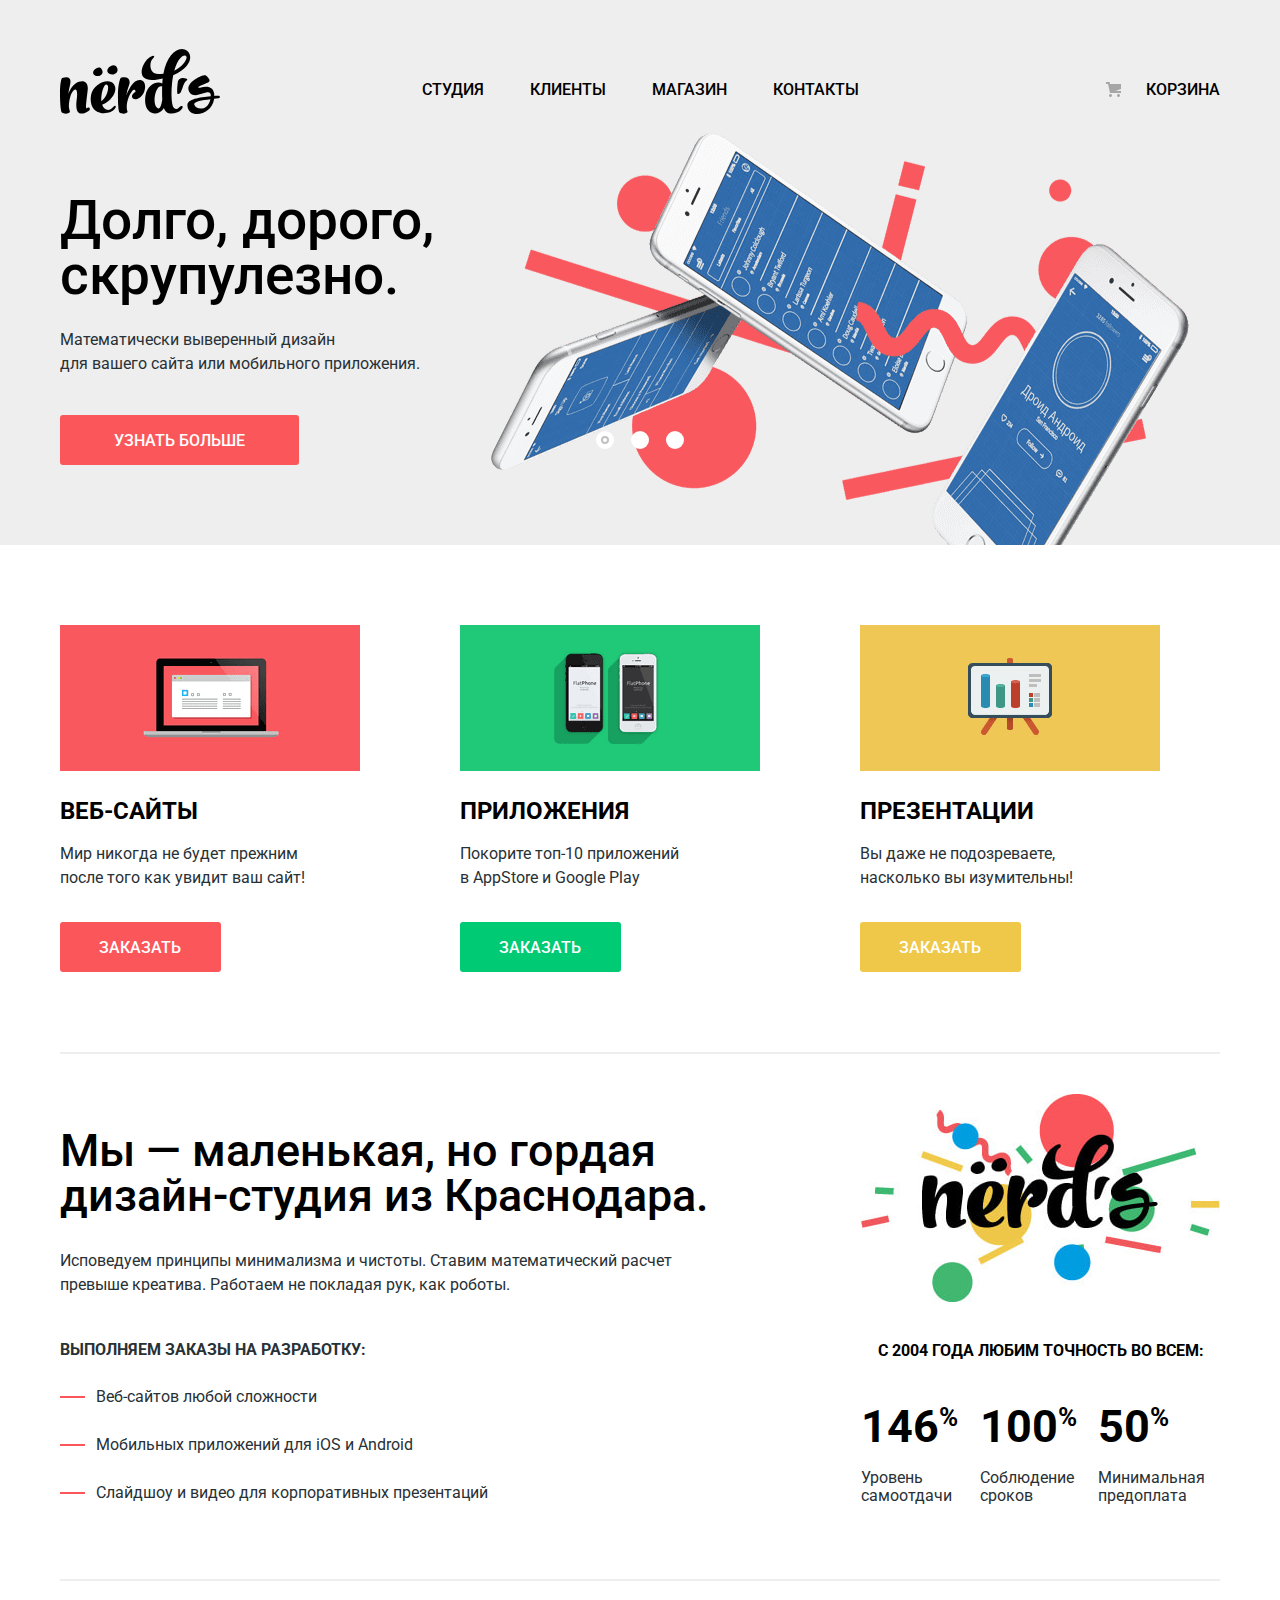
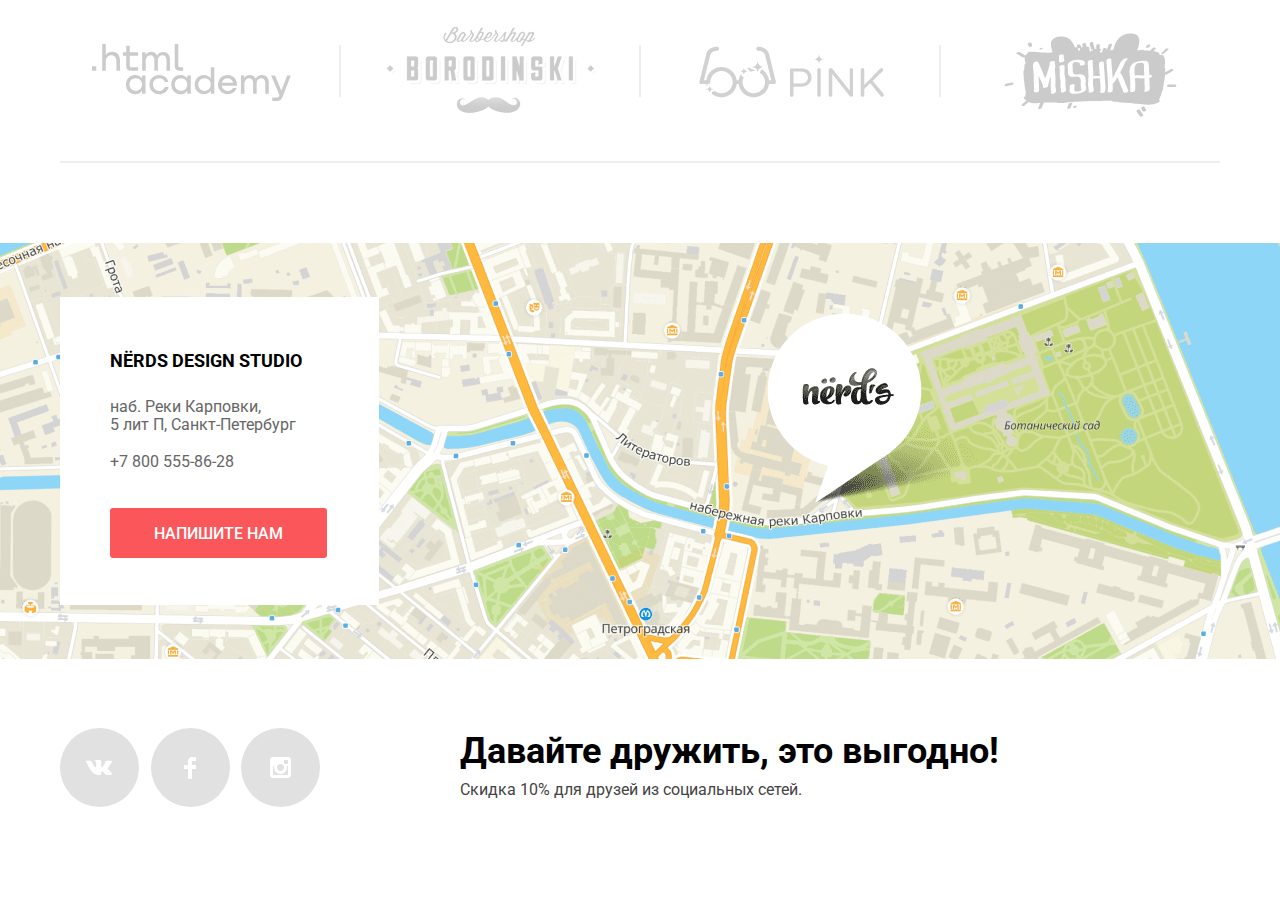
==== commit c03abc4d: "Правки по замечаниям проверяющего наставника-2" ====
--- a/index.html
+++ b/index.html
@@ -5,7 +5,7 @@
   <title>Дизайн-студия «Нёрдс»</title>
   <link href="https://fonts.googleapis.com/css2?family=Roboto:wght@400;500;700&display=swap" rel="stylesheet">
   <link href="css/normalize.css" rel="stylesheet">
-  <link href="css/style.css" rel="stylesheet">
+  <link href="css/style.min.css" rel="stylesheet">
   <link rel="icon" href="favicon.ico">
   <link rel="icon" href="img/favicons/icon.svg" type="image/svg+xml">
   <link rel="apple-touch-icon" href="img/favicons/180.png">
@@ -87,8 +87,7 @@
       <div class="about-us-description">
         <h2 class="visually-hidden">О студии</h2>
         <p class="about-us-title">Мы — маленькая, но гордая дизайн-студия из Краснодара.</p>
-        <p class="about-us-text">Исповедуем принципы минимализма и чистоты. Ставим математический расчет превыше креатива. Работаем не покладая
-          рук, как роботы.</p>
+        <p class="about-us-text">Исповедуем принципы минимализма и чистоты. Ставим математический расчет превыше креатива. Работаем не покладая рук, как роботы.</p>
         <p class="about-us-list-title">Выполняем заказы на разработку:</p>
         <ul class="about-us-list">
           <li>Веб-сайтов любой сложности</li>
@@ -203,7 +202,7 @@
         </div>
         <div>
           <label for="email">Ваш email:</label>
-          <input id="email" type="email" name="email" placeholder="email@example.com">
+          <input class="modal-contacts-email" id="email" type="email" name="email" placeholder="email@example.com">
         </div>
       </div>
       <div class="modal-item-text">
@@ -215,7 +214,7 @@
     <button class="modal-close" type="button"><span class="visually-hidden">Закрыть</span></button>
   </section>
 
-<script src="js/script.js"></script>
+<script src="js/script.min.js"></script>
 
 </body>
 
--- a/css/style.min.css
+++ b/css/style.min.css
@@ -0,0 +1 @@
+:root{--basic-black:rgba(0,0,0,1);--active-black:rgba(0,0,0,0.3);--hover-black:rgba(0,0,0,0.6);--basic-white:rgba(255,255,255,1);--active-white:rgba(255,255,255,0.3);--active-white2:rgba(0,0,0,0.0001);--modal-shadow:rgba(0,0,0,0.4);--toggle-shadow:rgba(0,0,0,0.15);--templates-shadow:rgba(0,0,0,0.25);--basic-grey:rgba(238,238,238,1);--slider-grey:rgba(193,193,193,1);--grey-shadow:rgba(0,1,1,0.1);--grey-extra-dark:rgba(40,49,54,1);--disabled-grey:rgba(40,49,54,0.3);--grey-dark:rgba(68,68,68,1);--grey-dark-hover:rgba(68,68,68,0.5);--grey-dark-catalog:rgba(77,77,77,1);--grey-contacts:rgba(102,102,102,1);--grey-social:rgba(225,225,225,1);--focus-grey:rgba(223,223,223,1);--active-grey:rgba(213,213,213,1);--current-grey:rgba(219,219,219,1);--input-grey:rgba(215,220,222,1);--input-hover:rgba(180,185,187,1);--toggle-grey:rgba(171,171,171,1);--scale-grey:rgba(215,220,223,1);--sorting-list-hover:rgba(166,166,166,1);--sorting-list-active:rgba(35,31,32,1);--sorting-list:rgba(166,166,166,0.2);--basic-red:rgba(251,86,90,1);--focus-red:rgba(231,66,70,1);--active-red:rgba(215,55,59,1);--basic-green:rgba(0,202,116,1);--focus-green:rgba(0,188,108,1);--active-green:rgba(0,170,98,1);--bar-green:rgba(0,202,116,1);--basic-yellow:rgba(239,200,73,1);--focus-yellow:rgba(234,181,52,1);--active-yellow:rgba(229,167,34,1);--map-background:rgba(190,194,171,1)}body{min-width:1160px;margin:0;padding:0;font-family:"Roboto","Arial","Helvetica CY","Nimbus Sans L",sans-serif;font-weight:400;font-size:16px;line-height:24px;color:var(--grey-extra-dark);background-color:var(--basic-white);min-height:100%;display:grid;grid-template-rows:min-content 1fr min-content}a{text-decoration:none}img{width:100%;height:auto}.page{height:100%}.center{width:1160px;margin:0 auto;padding:0 10px}.visually-hidden{position:absolute;width:1px;height:1px;margin:-1px;border:0;padding:0;white-space:nowrap;clip-path:inset(100%);clip:rect(0 0 0 0);overflow:hidden}.button{padding-top:17px;padding-bottom:15px;font:inherit;font-weight:500;line-height:18px;text-align:center;color:var(--basic-white);text-transform:uppercase;background-color:var(--basic-red);border:none;border-radius:3px;cursor:pointer}.button:hover,.button:focus{background-color:var(--focus-red)}.button:active{color:var(--active-white);box-shadow:inset 0 3px 0 var(--grey-shadow);background-color:var(--active-red)}.main-header{background-color:var(--basic-grey)}.main-navigation{display:grid;grid-template-columns:160px 1fr 160px;min-height:70px;margin-top:48px}.site-navigation,.user-navigation{margin:0;padding:0;padding-top:27px;list-style:none}.site-navigation{display:flex;flex-wrap:wrap;min-width:437px;padding-top:25px;margin-left:auto;margin-right:auto;justify-content:center;align-items:center}.user-navigation{justify-self:right}.site-navigation a,.user-navigation a{font-weight:500;line-height:30px;color:var(--basic-black);text-transform:uppercase;display:block;padding-bottom:15px}.site-navigation a{margin-left:23px;margin-right:23px}.user-navigation a{padding-left:40px}.navigation-current a{border-bottom:2px solid var(--basic-red)}.site-navigation a[href]:hover,.site-navigation a[href]:focus,.user-navigation a[href]:hover,.user-navigation a[href]:focus{color:var(--basic-red)}.site-navigation a[href]:active,.user-navigation a[href]:active{color:var(--active-black)}.navigation-current a:not([href]){color:var(--basic-black)}.cart-icon::before{content:"";position:absolute;top:7px;left:0;width:15px;height:15px;background-image:url("../img/svg/cart-icon.svg");background-repeat:no-repeat;background-position:0 0}.user-navigation .cart-icon{position:relative}.slider{position:relative;min-height:424px}.slider-list{margin:0;padding:0;list-style:none}.slide{display:none}.slide-current{display:block}.slider-item{box-sizing:border-box;width:1157px;padding-top:72px;padding-bottom:80px}.slider .slider-item{background-repeat:no-repeat;background-position:100% 87%}.slider .slider-item:nth-child(1){background-image:url("../img/png/slide1.png")}.slider .slider-item:nth-child(2){background-image:url("../img/png/slide2.png")}.slider .slider-item:nth-child(3){background-image:url("../img/png/slide3.png")}.slider-item h3{font-weight:500;font-size:55px;line-height:55px;color:var(--basic-black);width:520px;margin:0;padding:0;margin-bottom:25px}.slider-item p{color:var(--grey-extra-dark);width:416px;line-height:24px;margin-bottom:39px;overflow-y:auto;max-height:100px}.slider-item a{display:inline-block;vertical-align:middle;box-sizing:border-box;padding-left:54px;padding-right:54px;max-width:416px}.slider-controls{position:absolute;bottom:96px;left:546px;z-index:2;display:flex;width:88px;justify-content:space-between}.slider-controls button{position:relative;width:18px;height:18px;background-color:var(--basic-white);border:none;border-radius:50%;cursor:pointer}.slider-controls .current::after{content:"";position:absolute;top:5px;left:5px;width:4px;height:4px;border:2px solid var(--slider-grey);border-radius:50%}.services{box-sizing:border-box;min-height:509px;border-bottom:2px solid var(--basic-grey);padding:80px 0}.services-list{display:grid;grid-template-columns:1fr 1fr 1fr;column-gap:40px;margin:0;padding:0;list-style:none}.services-item img{display:block;width:300px;height:146px;margin-bottom:25px}.services-item h3{font-weight:700;font-size:24px;line-height:30px;text-transform:uppercase;color:var(--basic-black);margin-bottom:16px}.services-item p{margin-bottom:32px;overflow-y:auto;max-height:100px;max-width:300px}.services-item a{display:inline-block;vertical-align:middle;box-sizing:border-box;padding-left:39px;padding-right:40px;max-width:300px}.button-green{background-color:var(--basic-green)}.button-green:hover,.button-green:focus{background-color:var(--focus-green)}.button-green:active{background-color:var(--active-green)}.button-yellow{background-color:var(--basic-yellow)}.button-yellow:hover,.button-yellow:focus{background-color:var(--focus-yellow)}.button-yellow:active{background-color:var(--active-yellow)}.about-us{display:grid;grid-template-columns:2fr 1fr;box-sizing:border-box;min-height:527px;border-bottom:2px solid var(--basic-grey);padding:40px 0 49px}.about-us-description{box-sizing:border-box}.about-us-statistics{box-sizing:border-box;width:360px;justify-self:right}.about-us-title{font-weight:500;font-size:45px;line-height:45px;color:var(--basic-black);padding:0;margin-top:34px;margin-bottom:31px}.about-us-text{width:646px;margin-bottom:41px;overflow-y:auto;max-height:100px}.about-us-list-title{font-weight:700;text-transform:uppercase;margin-bottom:23px}.about-us-list{margin:0;padding:0;list-style:none}.about-us-list li{position:relative;margin-bottom:24px;padding-left:36px}.about-us-list li::before{content:"";position:absolute;top:11px;left:0;width:25px;height:2px;background-color:var(--basic-red)}.about-us-statistics img{margin-bottom:30px}.about-us-table{border-collapse:collapse;padding:0;margin:0;width:357px;text-align:left}.about-us-table caption{font-weight:700;color:var(--basic-black);text-transform:uppercase;padding-bottom:31px;padding-left:5px}.about-us-table td{font-weight:700;font-size:45px;line-height:64px;color:var(--basic-black);width:119px;height:64px}.about-us-table sup{font-weight:700;font-size:26px;line-height:40px;top:-16px;color:var(--basic-black)}.about-us-table th{font-weight:400;line-height:18px;padding-top:9px}.partners{box-sizing:border-box;border-bottom:2px solid var(--basic-grey);margin-bottom:80px}.partners-list{display:grid;grid-template-columns:1fr 1fr 1fr 1fr;column-gap:40px;justify-items:center;list-style:none;margin:0;padding:0}.partners-list-item{position:relative;min-height:180px}.partners-list-item a{opacity:0.2}.partners-list-item a:hover,.partners-list-item a:focus{opacity:1}.partners-list-item a:active{opacity:0.1}.partners-list-item::after{content:"";position:absolute;top:64px;right:-50px;height:52px;width:2px;background:var(--basic-grey)}.logo-borodinski::after{right:-45px}.logo-borodinski::after{right:-45px}.logo-pink::after{right:-57px}.logo-mishka::after{right:-65px}.partners-list-item:nth-child(4n)::after{display:none}.partners-list-item img{width:auto}.logo-htmlacademy img{padding-top:63px;padding-left:3px}.logo-borodinski img{padding-top:46px;padding-left:3px}.logo-pink img{padding-top:65px;padding-left:3px}.logo-mishka img{padding-top:52px}.button-catalog{color:var(--basic-black);background-color:var(--basic-grey)}.button-catalog:hover,.button-catalog:focus{color:var(--basic-black);background-color:var(--focus-grey)}.button-catalog:active{color:var(--active-black);background-color:var(--active-grey);box-shadow:inset 0 3px 0 var(--grey-shadow)}.title-catalog{font-weight:500;font-size:55px;line-height:55px;color:var(--basic-black);text-align:center;margin:0;padding-top:70px;padding-bottom:109px}.page-catalog{display:grid;grid-template-columns:260px 1fr;padding-top:55px}.filter-form fieldset{border:none;margin:0;padding:0}.filter legend,.sorting,.templates-item h3{font-weight:700;font-size:18px;line-height:30px;color:var(--basic-black);text-transform:uppercase}.filter-price legend,.filter-grid legend,.filter-features legend,.sorting{margin:0;padding:0}.grid-list,.features-list{margin:0;padding:0;list-style:none}.filter-price label{line-height:22px;text-transform:uppercase}.range-filter{width:260px;margin-top:49px}.range-controls{position:relative;height:41px;margin-bottom:11px;padding-top:39px;padding-right:20px;padding-left:20px;background-color:var(--basic-grey);border-radius:5px}.range-controls .scale{height:2px;background:var(--scale-grey)}.range-controls .bar{width:70%;height:2px;background:var(--bar-green)}.range-controls .toggle{position:absolute;top:30px;left:0;width:4px;height:4px;padding:0;border:8px solid var(--basic-white);background-color:var(--toggle-grey);border-radius:50%;box-shadow:0 2px 1px 0 var(--toggle-shadow);cursor:pointer}.range-controls .toggle-min{left:18px}.range-controls .toggle-max{left:160px}.price-controls{display:flex;justify-content:space-between}.price-controls input[type="number"]::-webkit-outer-spin-button,.price-controls input[type="number"]::-webkit-inner-spin-button{-webkit-appearance:none}.price-controls input[type="number"],.price-controls input[type="number"]:hover,.price-controls input[type="number"]:focus{-moz-appearance:textfield}.price-controls input,.price-controls input:hover,.price-controls input:focus{outline:none;border:none;background-color:var(--basic-grey);border-radius:3px;width:62px;padding:9px;margin-left:8px;text-align:center}.price-controls input[value]{font-size:16px;line-height:22px;text-align:center;color:var(--grey-extra-dark)}.filter-grid legend{padding-top:54px;padding-bottom:16px}.filter-features legend{padding-top:25px;padding-bottom:16px}.grid-list li,.features-list li{margin-bottom:20px;margin-left:36px}.grid-list label,.features-list label{position:relative;display:block;cursor:pointer;user-select:none;line-height:20px;color:var(--grey-extra-dark)}.filter-input + label::before,.filter-input + label::after{content:"";position:absolute;top:-3px;left:-36px;background-repeat:no-repeat;opacity:0.4}.filter-input:checked + label::before,.filter-input:checked + label::before{display:none}.filter-input:not(:disabled):hover + label::before,.filter-input:not(:disabled):hover + label::after,.filter-input:not(:disabled):focus + label::before,.filter-input:not(:disabled):focus + label::after{opacity:1}.filter-input:disabled + label::before,.filter-input:disabled + label::after{opacity:0.1}.filter-input:disabled + label{color:var(--disabled-grey)}.filter-input-radio + label::before{width:25px;height:25px;background-image:url("../img/svg/radio-off.svg")}.filter-input-radio:checked + label::after{width:25px;height:25px;background-image:url("../img/svg/radio-on.svg")}.filter-input-checkbox + label::before{width:23px;height:23px;background-image:url("../img/svg/checkbox-off.svg")}.filter-input-checkbox:checked + label::after{width:25px;height:23px;background-image:url("../img/svg/checkbox-on.svg")}.filter-form .button-catalog{margin-top:29px;padding-left:88px;padding-right:90px}.templates{margin-left:141px}.templates-sorting{display:flex;padding-bottom:48px}.type-sorting-list,.direction-sorting-list{margin:0;padding:0;list-style:none}.type-sorting-list{display:flex;flex-wrap:wrap;margin-left:auto;justify-content:center;align-items:center}.type-sorting-list li{margin-left:26px;display:block;height:30px;margin-top:3px}.type-sorting-list a{font-size:14px;line-height:18px;color:var(--active-black);text-transform:uppercase}.type-sorting-list a[href]:hover,.type-sorting-list a[href]:focus{color:var(--hover-black)}.type-sorting-list a[href]:active,.type-current a:not([href]){color:var(--basic-black)}.direction-sorting-list{display:flex;justify-content:flex-end;align-items:flex-start;width:87px;padding-top:10px}.direction-sorting-list li{padding-left:19px}.button-down{display:block;border-right:5.5px solid transparent;border-bottom:10px solid var(--sorting-list);border-left:5.5px solid transparent;transform:rotate(180deg)}.button-up{display:block;border-right:5.5px solid transparent;border-bottom:10px solid var(--sorting-list);border-left:5.5px solid transparent}.direction-sorting-list a[href]:hover,.direction-sorting-list a[href]:focus{border-bottom-color:var(--sorting-list-hover)}.direction-sorting-list a[href]:active{border-bottom-color:var(--sorting-list-active)}.direction-current a{border-bottom-color:var(--sorting-list-active)}.templates-list{margin:0;padding:0;list-style:none;display:grid;grid-template-columns:repeat(2,1fr);column-gap:40px;grid-template-rows:repeat(3,1fr);row-gap:25px}.templates-item{position:relative;width:360px}.templates-item:hover,.templates-item:focus{filter:drop-shadow(0px 6px 15px var(--templates-shadow))}.templates-item::before{content:"";position:absolute;left:-1px;width:360px;height:40px;background-image:url("../img/svg/browser.svg");background-repeat:no-repeat}.templates-item:hover::before,.templates-item:focus::before{background-image:url("../img/svg/browser-hover.svg")}.templates-item img{width:358px;height:578px;padding-top:40px}.templates-item-description{position:absolute;bottom:5px;left:-1px;display:none;box-sizing:border-box;width:100%;min-height:231px;padding:26px 60px 44px;text-align:center;background-color:var(--basic-grey)}.templates-item:hover .templates-item-description,.templates-item:focus .templates-item-description{display:block}.templates-item-container{text-align:center}.templates-item-description h3{margin:0;margin-bottom:12px;text-align:center}.templates-item-description h3:hover,.templates-item-description h3:focus{color:var(--basic-red)}.templates-item-description h3:active{color:var(--basic-grey)}.templates-item-description p{line-height:18px;color:var(--grey-contacts);text-align:center;margin:0;margin-bottom:33px;overflow-y:auto;max-height:100px}.templates-item-description .button{display:inline-block;vertical-align:middle;box-sizing:border-box;padding-left:72px;padding-right:72px}.pagination-navigation{margin-top:48px;margin-bottom:60px}.pagination-list{display:flex;flex-wrap:wrap;padding:0;margin:0;list-style:none}.pagination-list li{margin-right:10px}.pagination-item a{display:block;padding:16px 21px}.button-pagination-current a:not([href]){background-color:var(--active-white2);border:3px solid var(--current-grey);padding:13px 18px}.pagination-item .next-page{padding:16px 78px}.contacts{position:relative;height:416px;margin-bottom:38px;background-color:var(--map-background);background-image:url(../img/png/map.png);background-repeat:no-repeat;background-position:center;background-size:cover;overflow:hidden}.contacts iframe{position:relative;z-index:2;width:100%;height:416px;border:none}.contacts-info{position:absolute;top:54px;z-index:3;box-sizing:border-box;width:319px;height:308px;padding:31px 50px 47px;background-color:var(--basic-white)}.contacts-title{font-weight:700;font-size:18px;line-height:30px;color:var(--basic-black);text-transform:uppercase;margin-bottom:22px}.contacts-address,.contacts-phone{line-height:18px;color:var(--grey-contacts)}.contacts-info .button{padding-left:44px;padding-right:44px;margin-top:18px}.social{display:grid;grid-template-columns:260px 1fr;column-gap:140px;margin-bottom:80px}.social-list{display:flex;flex-wrap:wrap;justify-content:space-between;align-items:flex-end;box-sizing:border-box;margin:0;padding:0;padding-top:31px;list-style:none}.social-button{display:flex;justify-content:center;align-items:center;width:79px;height:79px;margin-bottom:10px;background-color:var(--grey-social);border-radius:50%}.social-button:hover,.social-button:focus{background-color:var(--focus-red)}.social-button:active{background-color:var(--active-red)}.social-button:active svg{opacity:0.3}.social-title{font-weight:700;font-size:36px;line-height:36px;color:var(--basic-black);margin-bottom:10px}.social-text{line-height:22px;color:var(--grey-dark);margin:0;padding-bottom:7px}.modal{display:none}.modal-show{display:block;animation:bounce 0.6s}.modal-error{animation:shake 0.6s}.modal-contacts{position:fixed;left:50%;top:50%;margin-top:-295px;margin-left:-480px;z-index:3;box-sizing:border-box;width:960px;min-height:590px;padding:63px 100px 85px 100px;color:var(--basic-black);background:var(--basic-white);box-shadow:0 20px 40px 0 var(--modal-shadow)}.modal-contacts h2{font-weight:700;font-size:45px;line-height:53px;margin:0;margin-bottom:34px}.modal-item-contacts{display:flex;justify-content:space-between}.modal-item-contacts div{width:360px}.modal-close{position:absolute;top:77px;right:87px;width:27px;height:27px;padding:0;background:none;border:none;cursor:pointer;opacity:0.3}.modal-close:hover{opacity:1}.modal-close:active{opacity:0.1}.modal-close::before{content:"";position:absolute;top:10px;left:0;width:27px;height:5px;background-color:var(--basic-red);transform:rotate(45deg)}.modal-close::after{content:"";position:absolute;top:10px;left:0;width:27px;height:5px;background-color:var(--basic-red);transform:rotate(-45deg)}.modal-form{position:relative}.modal-form label{font-weight:700;line-height:18px}.modal-form input,.modal-form textarea{box-sizing:border-box;width:100%;margin-top:7px;margin-bottom:31px;padding:13px;line-height:18px;border:2px solid var(--input-grey);border-radius:3px}.modal-form textarea{min-height:117px;margin-bottom:45px}.modal-form input::placeholder,.modal-form textarea::placeholder{color:var(--grey-dark-hover);opacity:1}.modal-form input:hover,.modal-form textarea:hover{border:2px solid var(--input-hover);border-radius:3px}.modal-form input:hover::placeholder,.modal-form textarea:hover::placeholder{color:var(--grey-dark-hover);opacity:1}.modal-form input:focus,.modal-form textarea:focus{outline:none;border:2px solid var(--basic-black);border-radius:3px;color:var(--grey-dark)}.modal-form input:focus::placeholder,.modal-form textarea:focus::placeholder{color:transparent;opacity:1}.modal-form input:invalid{color:var(--focus-red);border-color:var(--focus-red)}.modal-form .button{padding-left:84px;padding-right:84px}@keyframes bounce{0%{transform:translateY(-2000px)} 70%{transform:translateY(30px)} 90%{transform:translateY(-10px)} 100%{transform:translateY(0)}}@keyframes shake{0%,100%{transform:translateX(0)} 10%,30%,50%,70%,90%{transform:translateX(-10px)} 20%,40%,60%,80%{transform:translateX(10px)}}
